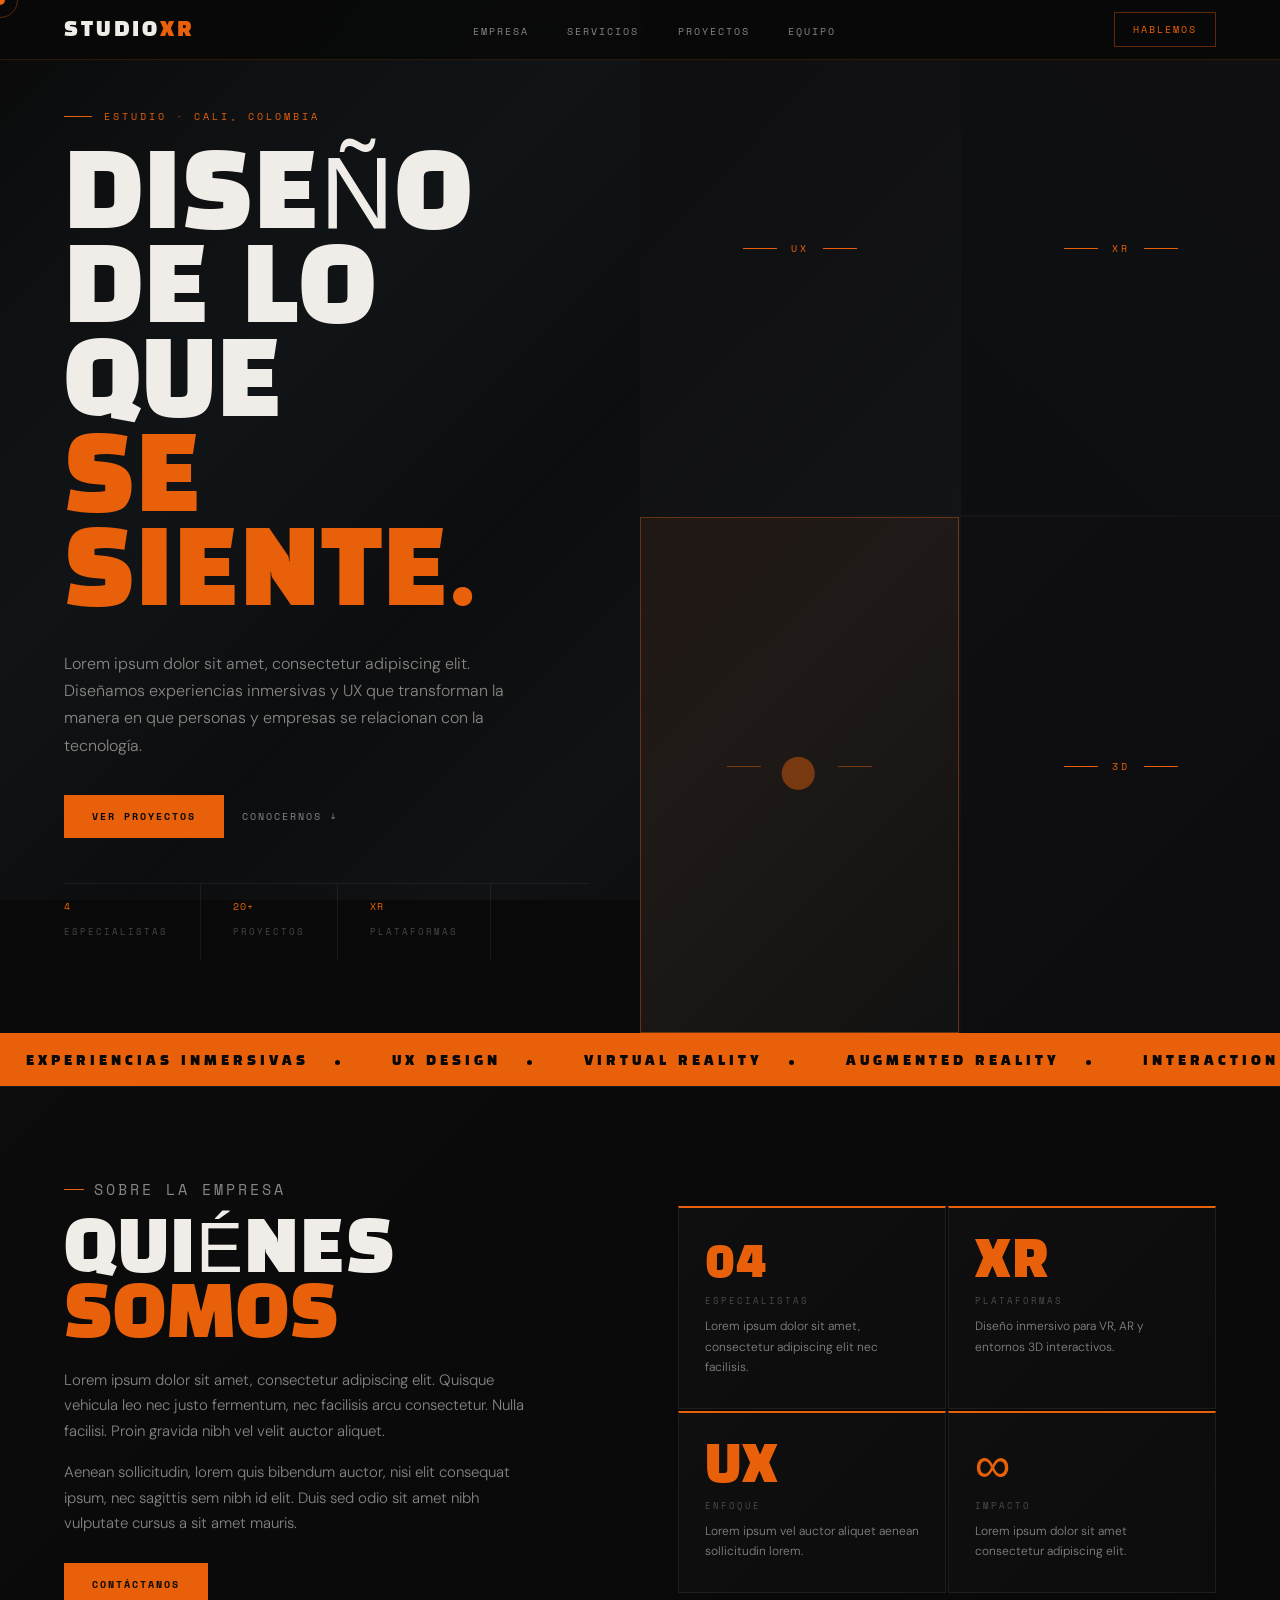
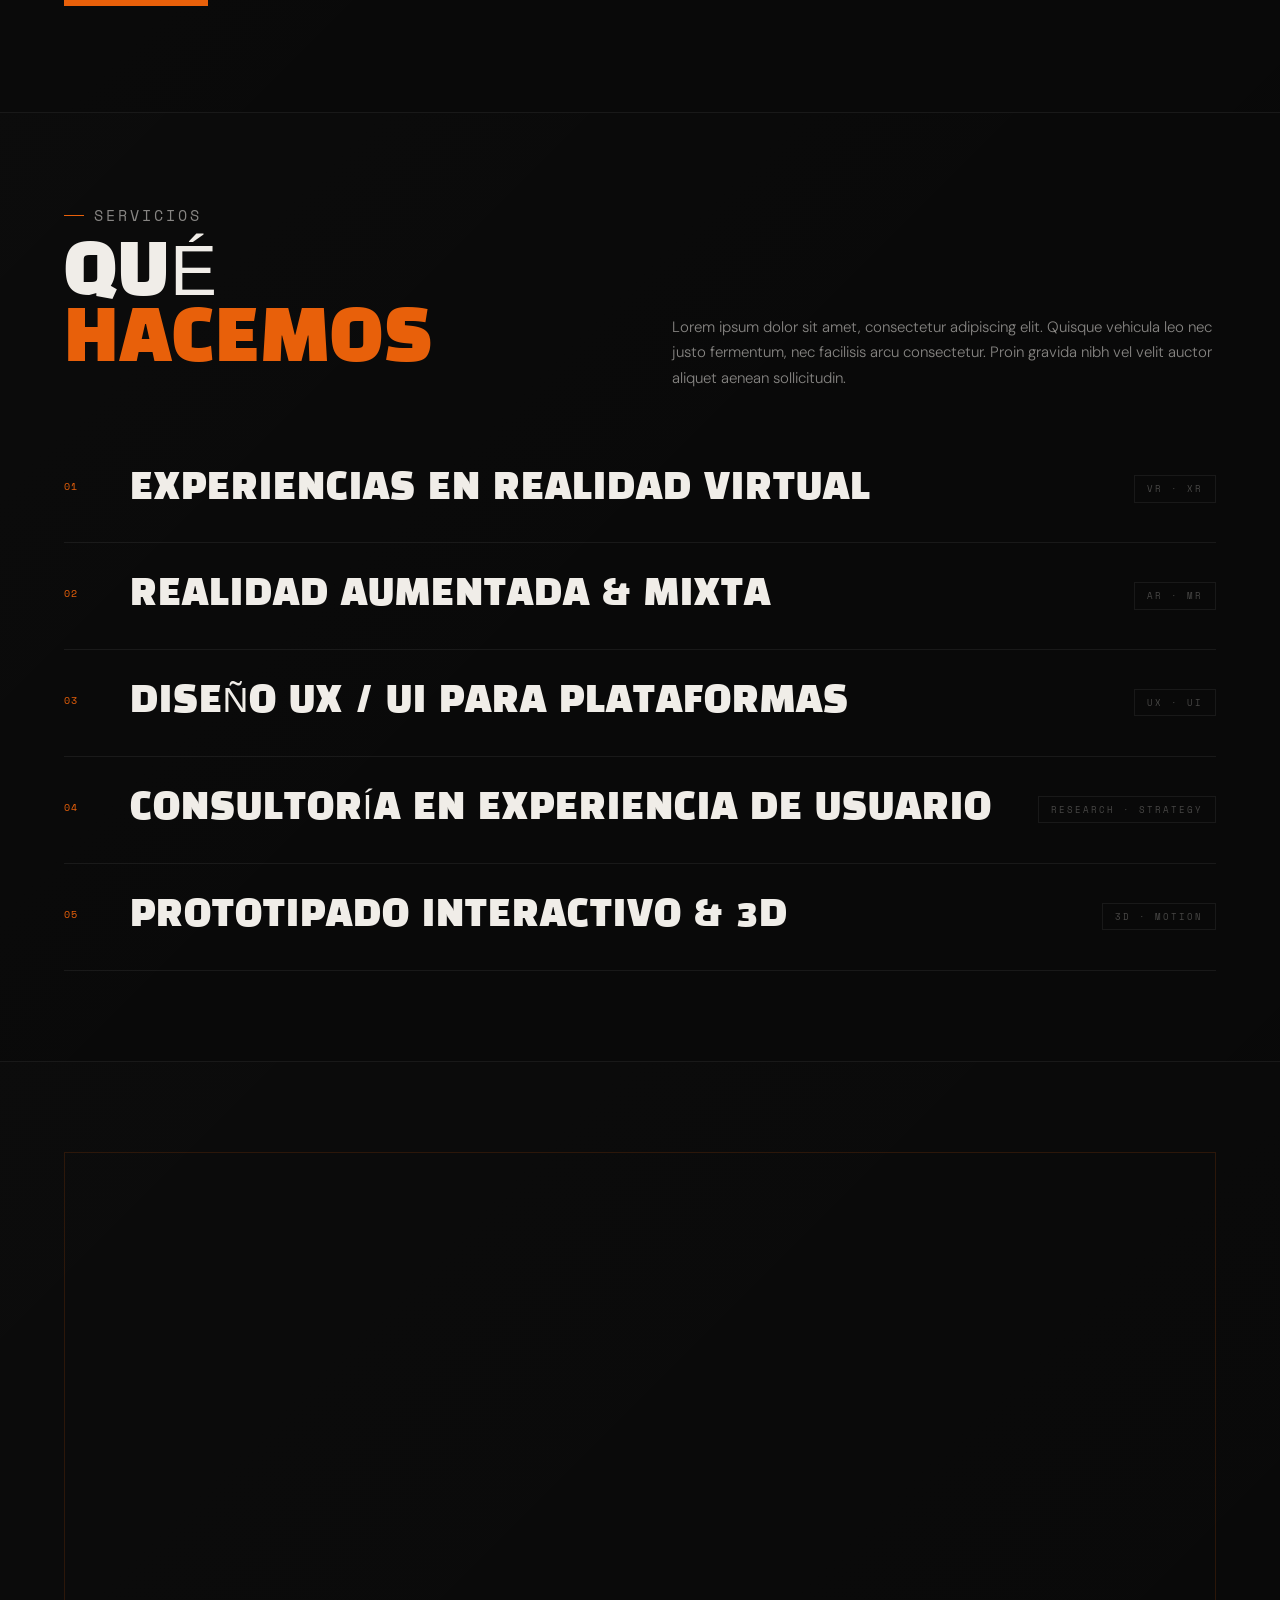
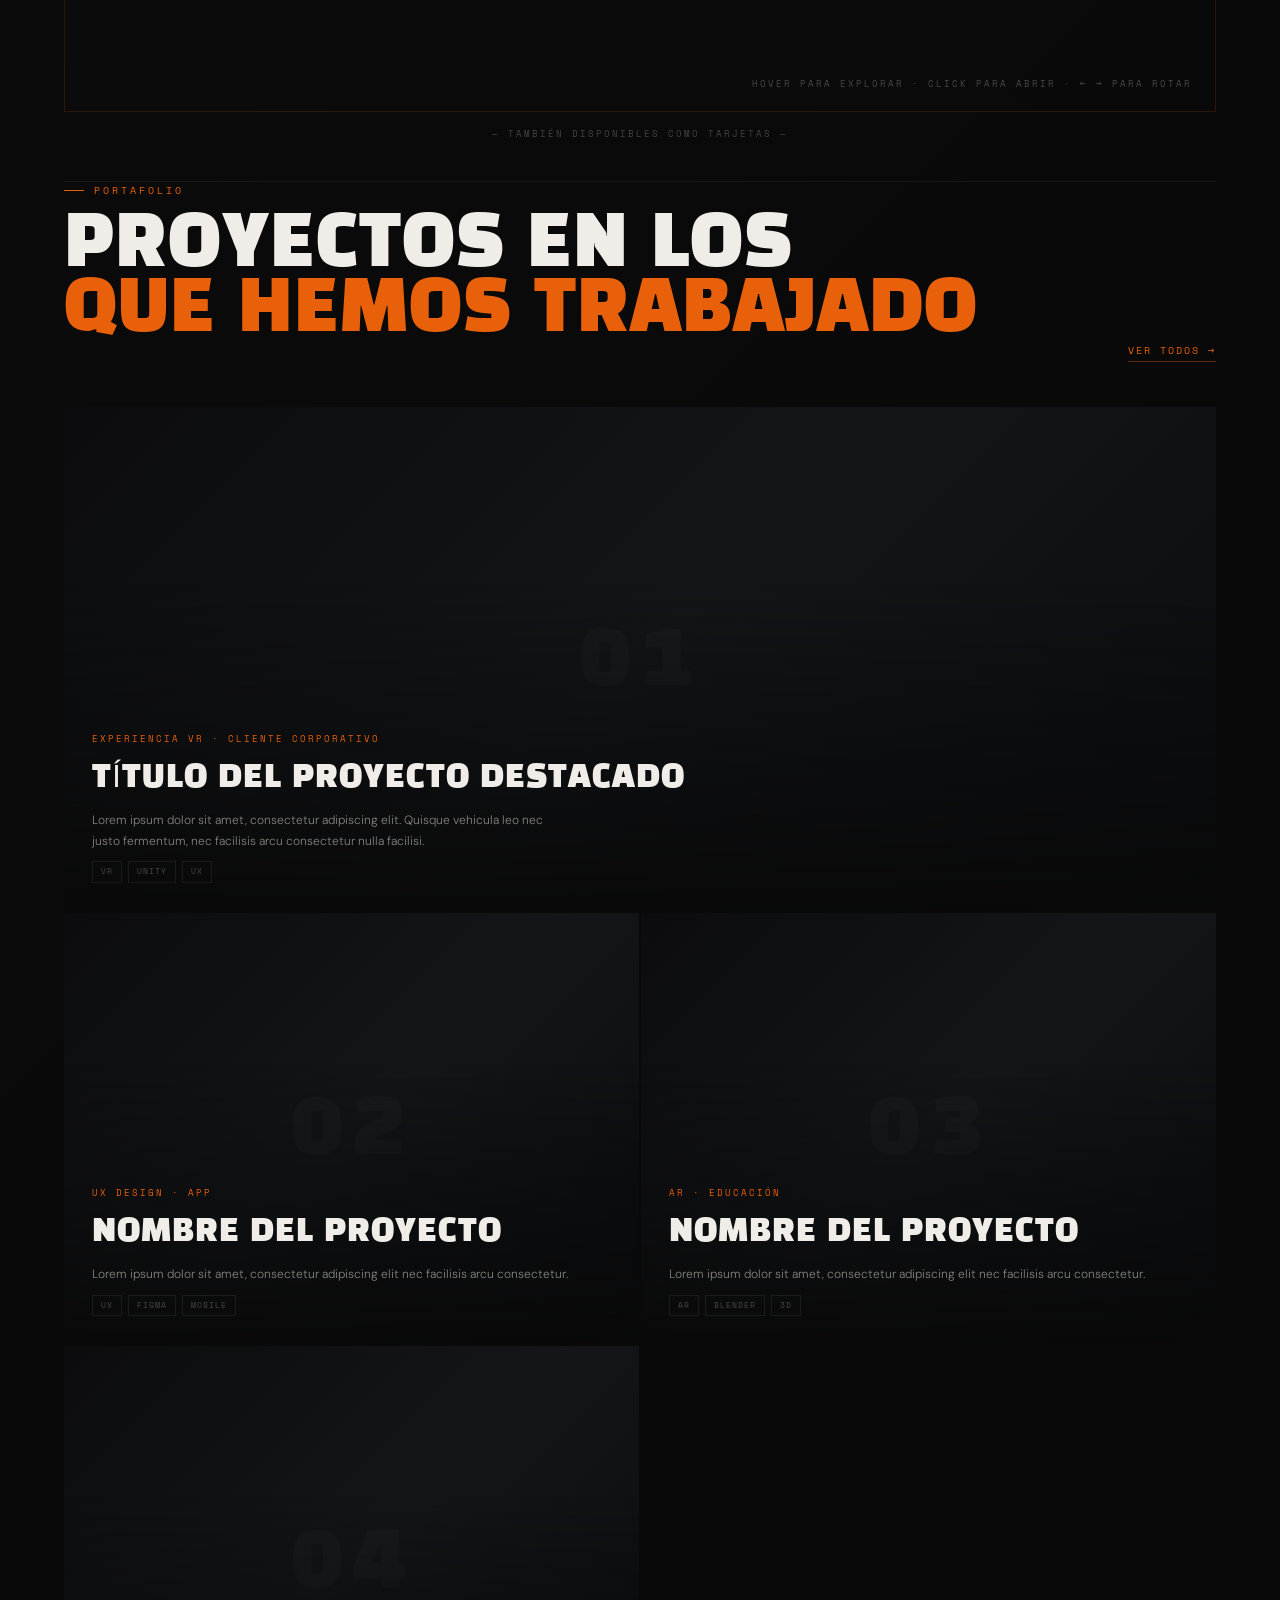
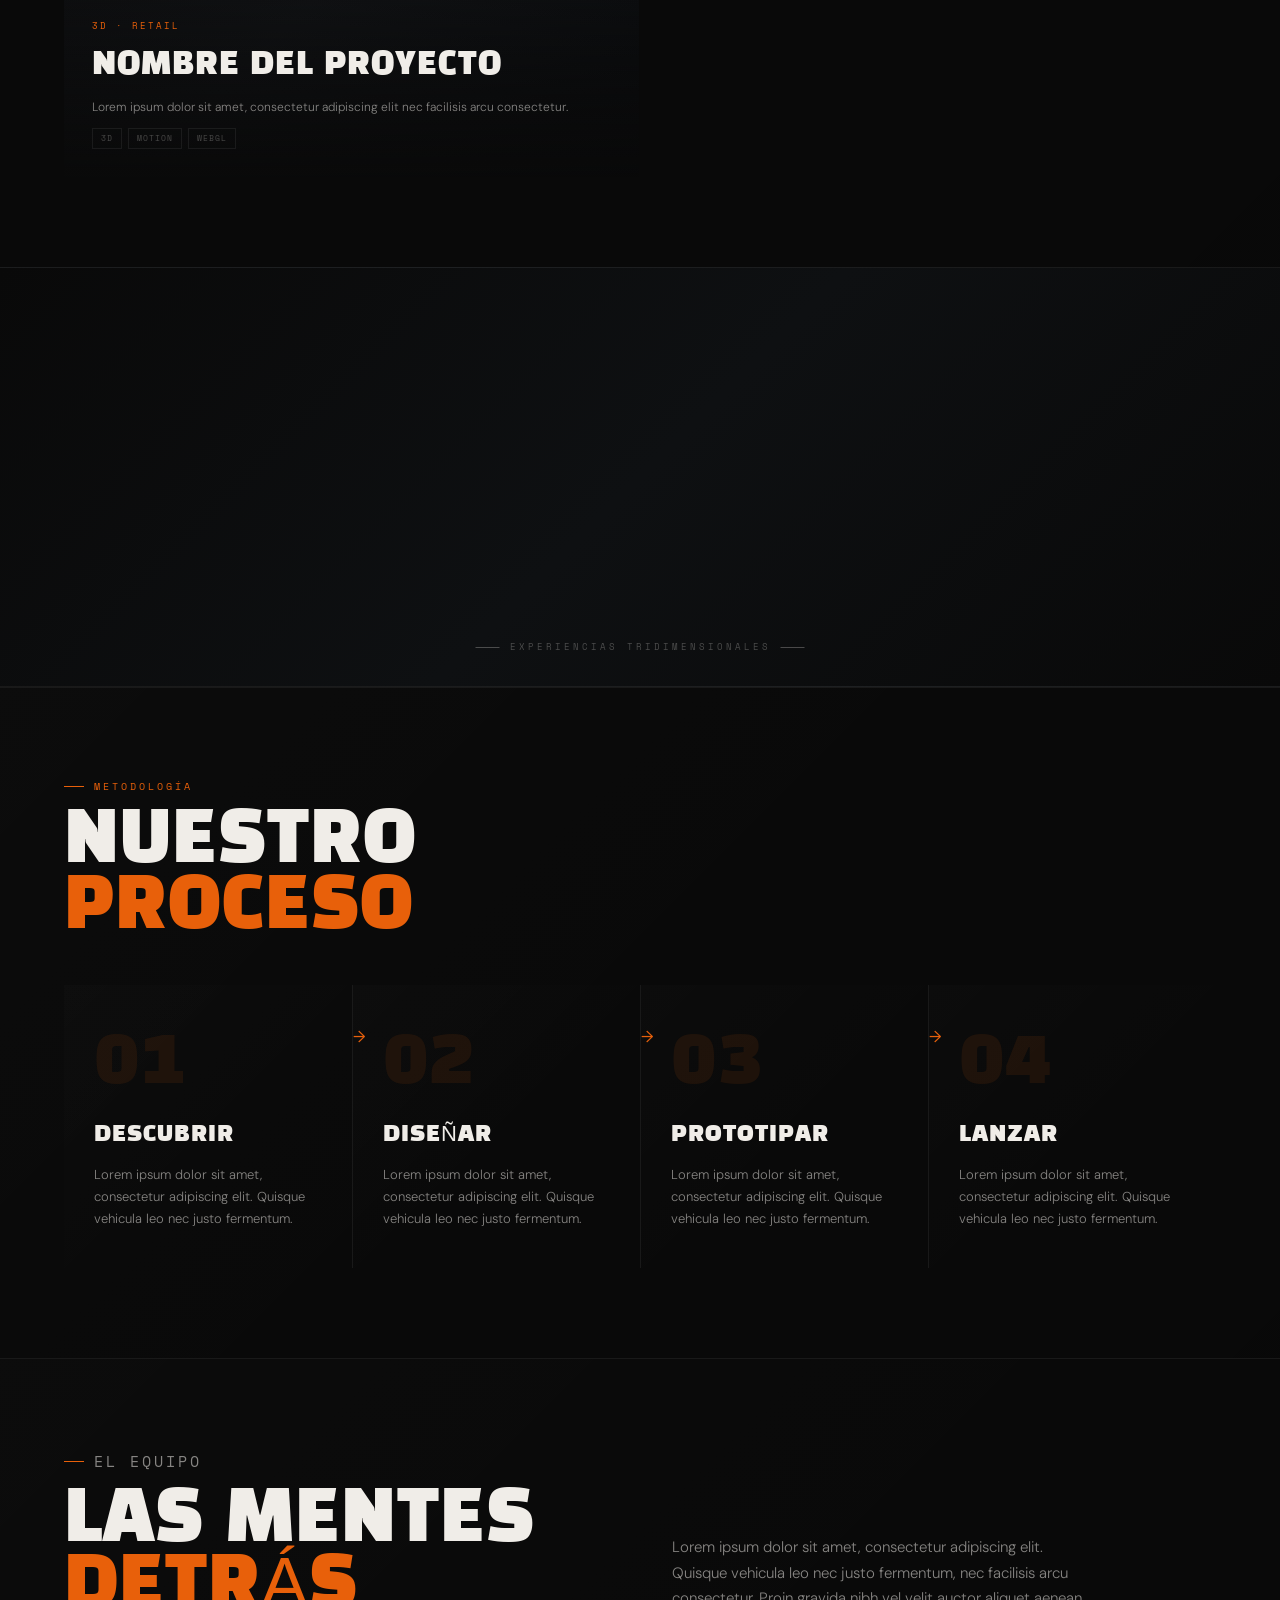
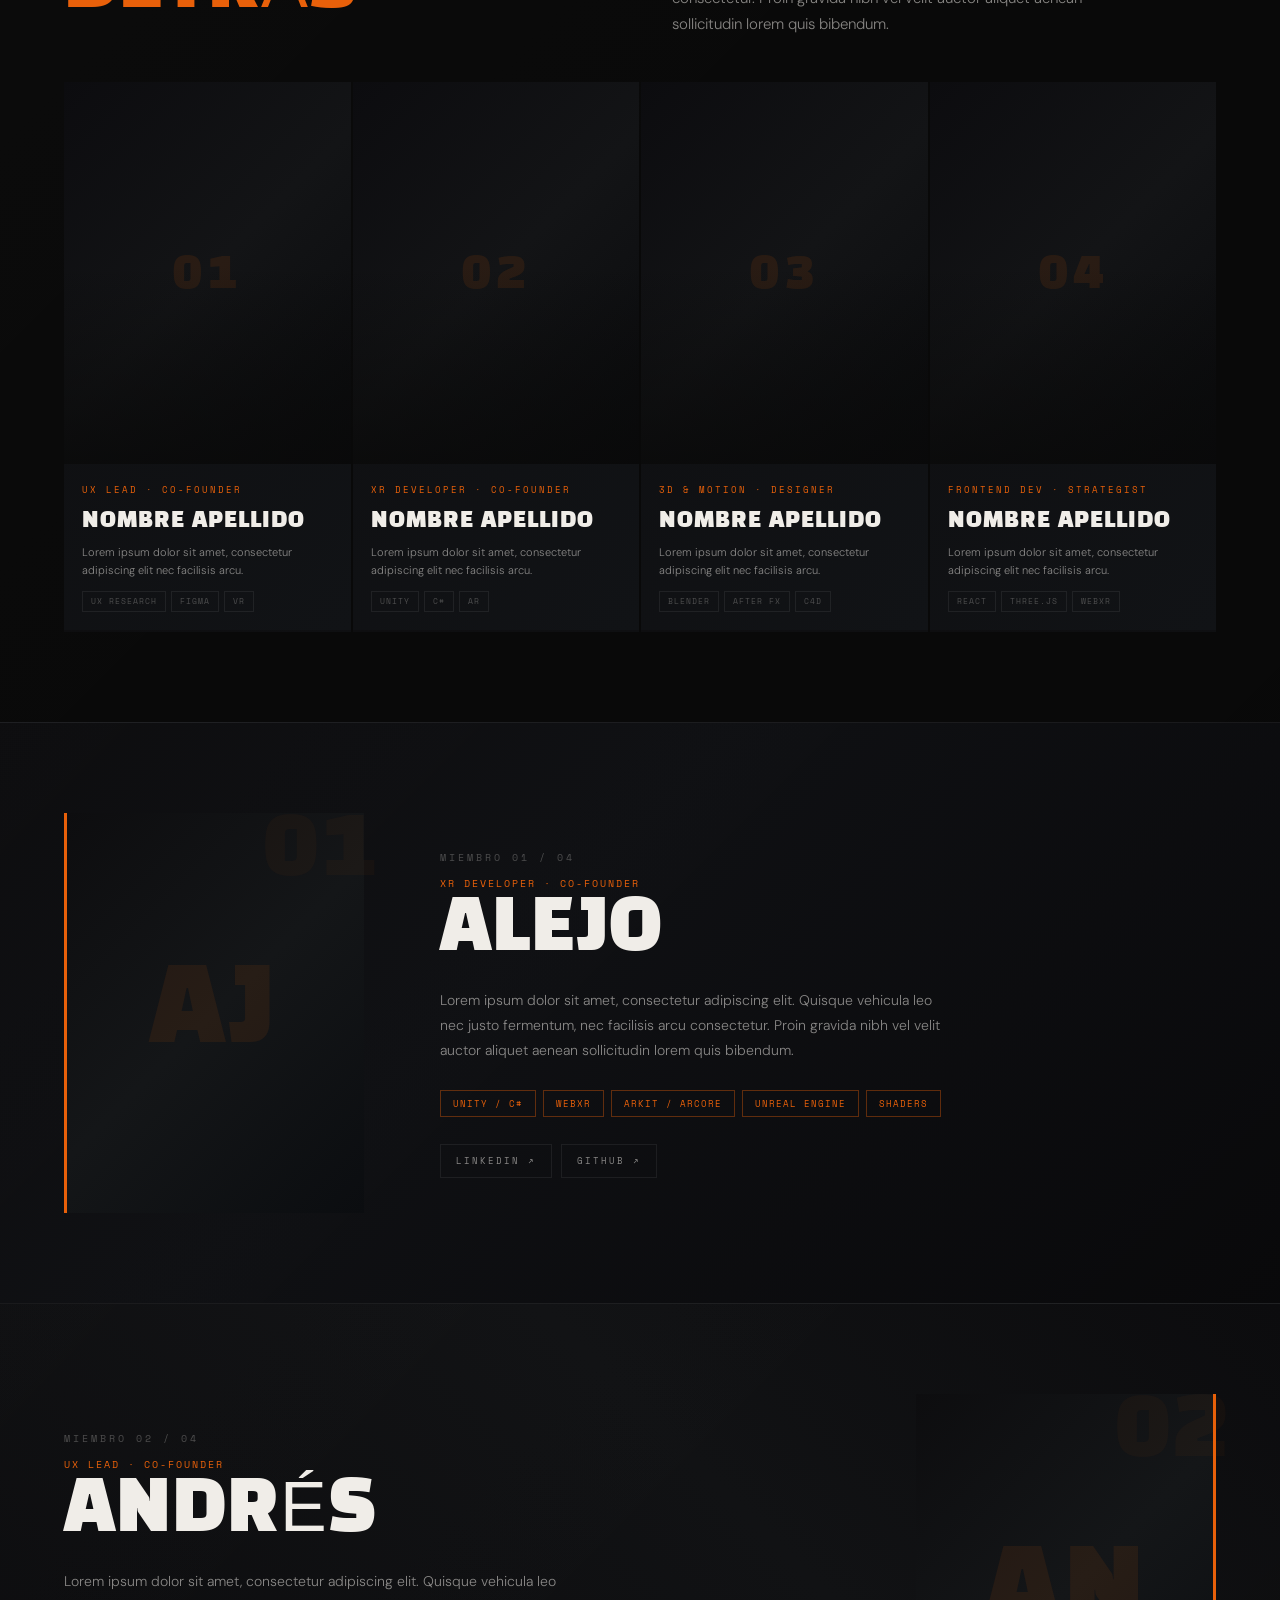
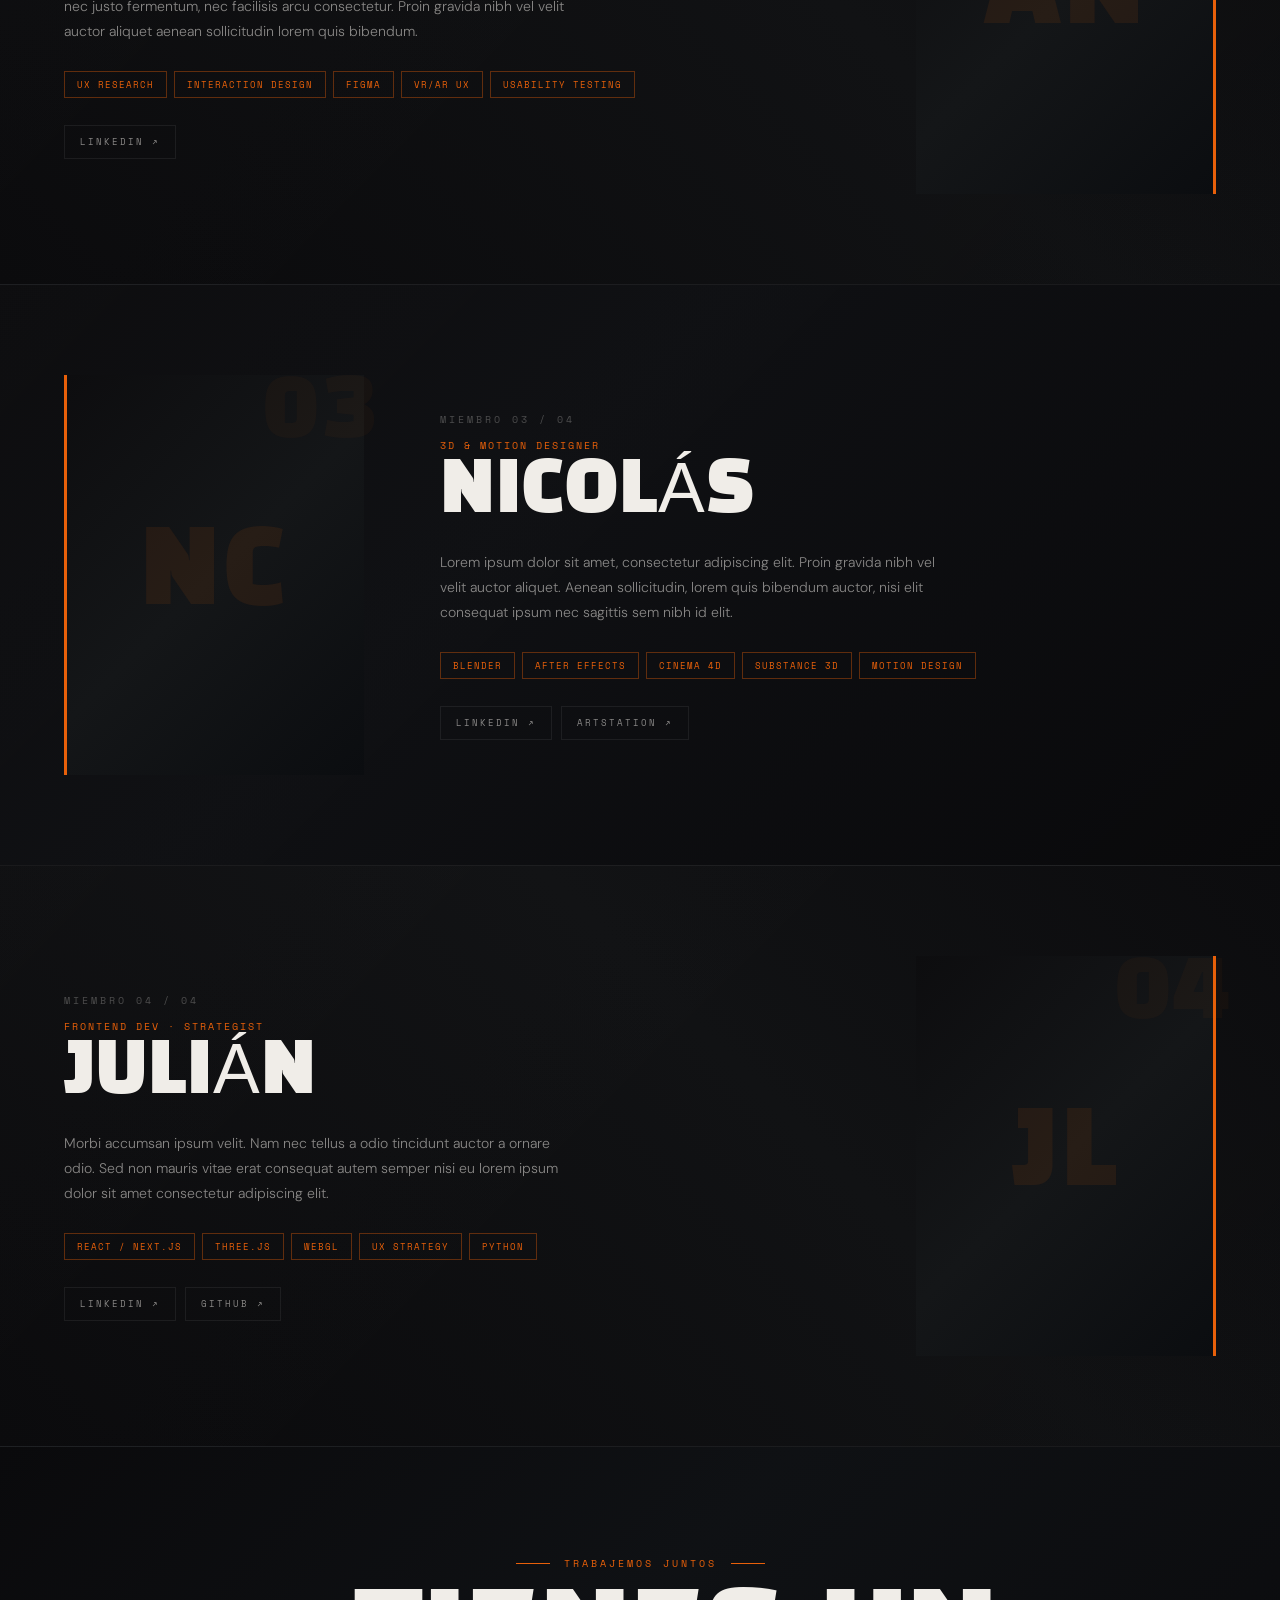
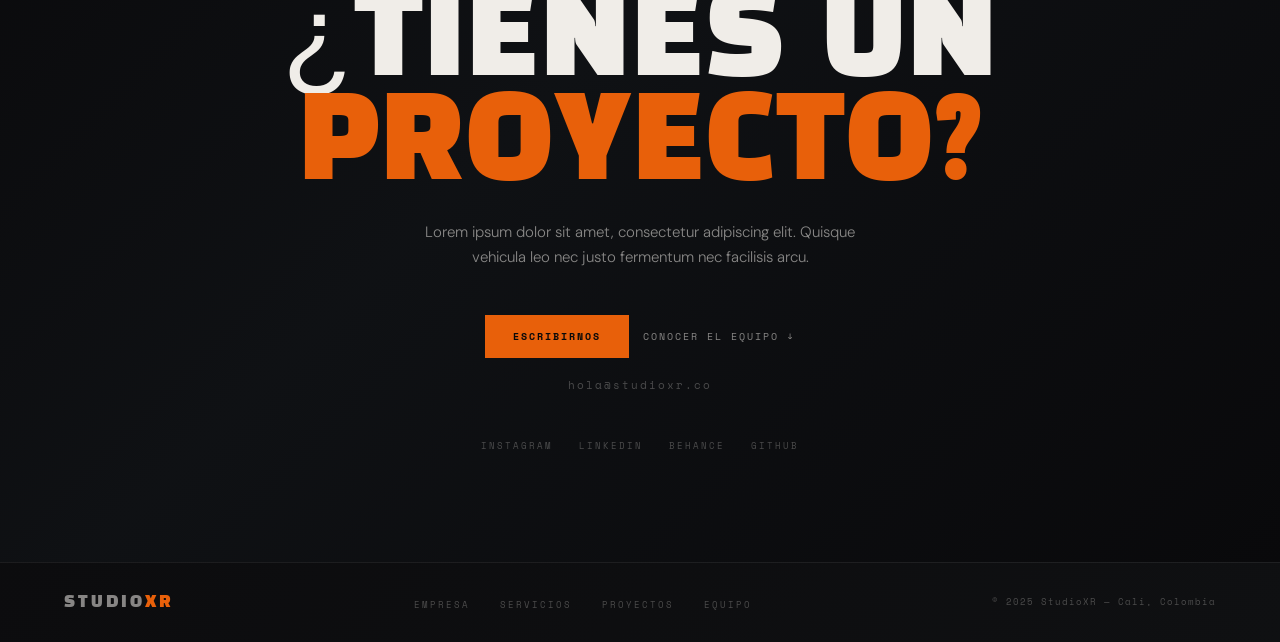
==== index.html @ 5a517d80 "EDITO" ====
<!DOCTYPE html>
<html lang="es">
<head>
<meta charset="UTF-8">
<meta name="viewport" content="width=device-width, initial-scale=1.0">
<title>STUDIO XR — Experiencias Inmersivas & UX</title>
<link href="https://fonts.googleapis.com/css2?family=Black+Han+Sans&family=Space+Mono:wght@400;700&family=DM+Sans:opsz,wght@9..40,300;9..40,400;9..40,500&display=swap" rel="stylesheet">
<link rel="stylesheet" href="styles.css">

</head>
<body>

<!-- NAV -->
<nav>
  <a href="#" class="nlogo">STUDIO<span>XR</span></a>
  <ul class="nlinks">
    <li><a href="#empresa">Empresa</a></li>
    <li><a href="#servicios">Servicios</a></li>
    <li><a href="#proyectos">Proyectos</a></li>
    <li><a href="#equipo">Equipo</a></li>
  </ul>
  <a href="#contacto" class="ncta">Hablemos</a>
  <button class="nhbg" id="hbg" aria-label="Menú"><span></span><span></span><span></span></button>
</nav>
<div class="nmob" id="mob">
  <a href="#empresa"   onclick="cm()">Empresa</a>
  <a href="#servicios" onclick="cm()">Servicios</a>
  <a href="#proyectos" onclick="cm()">Proyectos</a>
  <a href="#equipo"    onclick="cm()">Equipo</a>
  <a href="#contacto"  onclick="cm()">Hablemos →</a>
</div>


<!-- CURSOR -->
<div id="scroll-line"></div>
<div id="cursor-dot"></div>
<div id="cursor-ring"></div>

<!-- HERO -->
<section id="hero" style="padding:0">
  <canvas id="hero-canvas"></canvas>
  <div class="hleft">
    <p class="htag">Estudio · Cali, Colombia</p>
    <h1 class="hh1">Diseño<br>de lo que<br><em>se siente.</em></h1>
    <p class="hdesc">Lorem ipsum dolor sit amet, consectetur adipiscing elit. Diseñamos experiencias inmersivas y UX que transforman la manera en que personas y empresas se relacionan con la tecnología.</p>
    <div class="hacts">
      <a href="#proyectos" class="btnp">Ver Proyectos</a>
      <a href="#empresa" class="btng">Conocernos</a>
    </div>
    <div class="hstats">
      <div class="sitem"><span class="snum">4</span><span class="slbl">Especialistas</span></div>
      <div class="sitem"><span class="snum">20+</span><span class="slbl">Proyectos</span></div>
      <div class="sitem"><span class="snum">XR</span><span class="slbl">Plataformas</span></div>
    </div>
  </div>
  <div class="hright">
    <div class="hvg">
      <div class="hcell"><span class="clbl">UX</span></div>
      <div class="hcell"><span class="clbl">XR</span></div>
      <div class="hcell"><span class="clbl">●</span></div>
      <div class="hcell"><span class="clbl">3D</span></div>
    </div>
  </div>
</section>

<!-- MARQUEE -->
<div class="mwrap">
  <div class="mtrack">
    <span class="mi">Experiencias Inmersivas <span class="md"></span></span>
    <span class="mi">UX Design <span class="md"></span></span>
    <span class="mi">Virtual Reality <span class="md"></span></span>
    <span class="mi">Augmented Reality <span class="md"></span></span>
    <span class="mi">Interaction Design <span class="md"></span></span>
    <span class="mi">3D &amp; Motion <span class="md"></span></span>
    <span class="mi">Experiencias Inmersivas <span class="md"></span></span>
    <span class="mi">UX Design <span class="md"></span></span>
    <span class="mi">Virtual Reality <span class="md"></span></span>
    <span class="mi">Augmented Reality <span class="md"></span></span>
    <span class="mi">Interaction Design <span class="md"></span></span>
    <span class="mi">3D &amp; Motion <span class="md"></span></span>
  </div>
</div>

<!-- EMPRESA -->
<section id="empresa" class="diag">
  <div class="section-particles"><canvas id="particles-empresa"></canvas></div>
  <div class="cont">
    <div class="egrid">
      <div class="etext">
        <p class="stag">Sobre la empresa</p>
        <h2 class="stitle">Quiénes<br><span>Somos</span></h2>
        <p>Lorem ipsum dolor sit amet, consectetur adipiscing elit. Quisque vehicula leo nec justo fermentum, nec facilisis arcu consectetur. Nulla facilisi. Proin gravida nibh vel velit auctor aliquet.</p>
        <p>Aenean sollicitudin, lorem quis bibendum auctor, nisi elit consequat ipsum, nec sagittis sem nibh id elit. Duis sed odio sit amet nibh vulputate cursus a sit amet mauris.</p>
        <p style="margin-top:26px"><a href="#contacto" class="btnp">Contáctanos</a></p>
      </div>
      <div class="ecards rv">
        <div class="ecard"><div class="enum">04</div><div class="elbl">Especialistas</div><div class="edesc">Lorem ipsum dolor sit amet, consectetur adipiscing elit nec facilisis.</div></div>
        <div class="ecard"><div class="enum">XR</div><div class="elbl">Plataformas</div><div class="edesc">Diseño inmersivo para VR, AR y entornos 3D interactivos.</div></div>
        <div class="ecard"><div class="enum">UX</div><div class="elbl">Enfoque</div><div class="edesc">Lorem ipsum vel auctor aliquet aenean sollicitudin lorem.</div></div>
        <div class="ecard"><div class="enum">∞</div><div class="elbl">Impacto</div><div class="edesc">Lorem ipsum dolor sit amet consectetur adipiscing elit.</div></div>
      </div>
    </div>
  </div>
</section>

<!-- SERVICIOS -->
<section id="servicios" class="diag">
  <div class="section-particles"><canvas id="particles-servicios"></canvas></div>
  <div class="cont">
    <div class="sintro">
      <div>
        <p class="stag">Servicios</p>
        <h2 class="stitle">Qué<br><span>Hacemos</span></h2>
      </div>
      <p>Lorem ipsum dolor sit amet, consectetur adipiscing elit. Quisque vehicula leo nec justo fermentum, nec facilisis arcu consectetur. Proin gravida nibh vel velit auctor aliquet aenean sollicitudin.</p>
    </div>
    <div>
      <div class="sitem2 rv"><span class="snum">01</span><span class="sname">Experiencias en Realidad Virtual</span><span class="stag2">VR · XR</span></div>
      <div class="sitem2 rv"><span class="snum">02</span><span class="sname">Realidad Aumentada &amp; Mixta</span><span class="stag2">AR · MR</span></div>
      <div class="sitem2 rv"><span class="snum">03</span><span class="sname">Diseño UX / UI para Plataformas</span><span class="stag2">UX · UI</span></div>
      <div class="sitem2 rv"><span class="snum">04</span><span class="sname">Consultoría en Experiencia de Usuario</span><span class="stag2">Research · Strategy</span></div>
      <div class="sitem2 rv"><span class="snum">05</span><span class="sname">Prototipado Interactivo &amp; 3D</span><span class="stag2">3D · Motion</span></div>
    </div>
  </div>
</section>

<!-- PROYECTOS -->
<section id="proyectos" class="diag">
  <div class="section-particles"><canvas id="particles-proyectos"></canvas></div>
  <div class="cont">
    <div id="gallery-3d-section" style="margin-bottom:0">
  <!-- THE GALLERY — sala 3D -->
  <div style="position:relative">
    <div id="gallery-3d" style="width:100%;height:560px;border-radius:0;overflow:hidden;border:1px solid rgba(232,96,10,0.15)"></div>
    <div id="gallery-overlay"></div>
    <div style="position:absolute;bottom:20px;right:24px;font-family:'Space Mono',monospace;font-size:9px;letter-spacing:2px;text-transform:uppercase;color:rgba(240,237,232,0.28);pointer-events:none">
      Hover para explorar · Click para abrir · ← → para rotar
    </div>
  </div>
  <p style="font-family:'Space Mono',monospace;font-size:9px;letter-spacing:2px;text-transform:uppercase;color:rgba(240,237,232,0.25);text-align:center;padding:14px 0 40px;border-bottom:1px solid rgba(240,237,232,0.06)">
    — También disponibles como tarjetas —
  </p>
</div>

<div class="phdr">
      <div>
        <p class="stag">Portafolio</p>
        <h2 class="stitle">Proyectos en los<br><span>que hemos trabajado</span></h2>
      </div>
      <a href="#" class="plink">Ver todos →</a>
    </div>
    <div class="pgrid">
      <div class="pcard rv">
        <div class="tilt-glare"></div>
        <div class="pph"><span class="ppt">PROJECT 01</span></div>
        <div class="pov"><p class="pcat">Experiencia VR · Cliente corporativo</p><h3 class="ptitle">Título del Proyecto Destacado</h3><p class="pdesc">Lorem ipsum dolor sit amet, consectetur adipiscing elit. Quisque vehicula leo nec justo fermentum.</p></div>
        <div class="parr">↗</div>
      </div>
      <div class="pcard rv">
        <div class="tilt-glare"></div>
        <div class="pph"><span class="ppt">02</span></div>
        <div class="pov"><p class="pcat">UX Design · App</p><h3 class="ptitle">Nombre del Proyecto</h3><p class="pdesc">Lorem ipsum dolor sit amet, consectetur adipiscing elit nec facilisis.</p></div>
        <div class="parr">↗</div>
      </div>
      <div class="pcard rv">
        <div class="tilt-glare"></div>
        <div class="pph"><span class="ppt">03</span></div>
        <div class="pov"><p class="pcat">AR · Educación</p><h3 class="ptitle">Nombre del Proyecto</h3><p class="pdesc">Lorem ipsum dolor sit amet, consectetur adipiscing elit nec facilisis.</p></div>
        <div class="parr">↗</div>
      </div>
      <div class="pcard rv">
        <div class="tilt-glare"></div>
        <div class="pph"><span class="ppt">04</span></div>
        <div class="pov"><p class="pcat">3D · Retail</p><h3 class="ptitle">Nombre del Proyecto</h3><p class="pdesc">Lorem ipsum dolor sit amet, consectetur adipiscing elit nec facilisis.</p></div>
        <div class="parr">↗</div>
      </div>
    </div>
  </div>
</section>


<!-- 3D SECTION -->
<div id="scene-3d">
  <canvas id="three-scene"></canvas>
  <span class="scene-label">Experiencias tridimensionales</span>
</div>

<!-- PROCESO -->
<section id="proceso" class="diag">
  <div class="cont">
    <p class="stag">Metodología</p>
    <h2 class="stitle">Nuestro<br><span>Proceso</span></h2>
    <div class="prgrid">
      <div class="prstep rv"><span class="prnum">01</span><p class="prtitle">Descubrir</p><p class="prdesc">Lorem ipsum dolor sit amet, consectetur adipiscing elit. Quisque vehicula leo nec justo fermentum.</p></div>
      <div class="prstep rv"><span class="prnum">02</span><p class="prtitle">Diseñar</p><p class="prdesc">Lorem ipsum dolor sit amet, consectetur adipiscing elit. Quisque vehicula leo nec justo fermentum.</p></div>
      <div class="prstep rv"><span class="prnum">03</span><p class="prtitle">Prototipar</p><p class="prdesc">Lorem ipsum dolor sit amet, consectetur adipiscing elit. Quisque vehicula leo nec justo fermentum.</p></div>
      <div class="prstep rv"><span class="prnum">04</span><p class="prtitle">Lanzar</p><p class="prdesc">Lorem ipsum dolor sit amet, consectetur adipiscing elit. Quisque vehicula leo nec justo fermentum.</p></div>
    </div>
  </div>
</section>

<!-- EQUIPO OVERVIEW -->
<section id="equipo" class="diag">
  <div class="section-particles"><canvas id="particles-equipo"></canvas></div>
  <div class="cont">
    <div class="eintro">
      <div>
        <p class="stag">El equipo</p>
        <h2 class="stitle">Las mentes<br><span>detrás</span></h2>
      </div>
      <p>Lorem ipsum dolor sit amet, consectetur adipiscing elit. Quisque vehicula leo nec justo fermentum, nec facilisis arcu consectetur. Proin gravida nibh vel velit auctor aliquet aenean sollicitudin lorem quis bibendum.</p>
    </div>
    <div class="mgrid">
      <div class="mcard rv">
        <div class="mfoto"><span class="mfph">01</span><div class="mfov"></div></div>
        <div class="minfo"><p class="mrole">UX Lead · Co-Founder</p><h3 class="mname">Nombre Apellido</h3><p class="mdesc">Lorem ipsum dolor sit amet, consectetur adipiscing elit nec facilisis arcu.</p><div class="mskills"><span class="spill">UX Research</span><span class="spill">Figma</span><span class="spill">VR</span></div></div>
      </div>
      <div class="mcard rv">
        <div class="mfoto"><span class="mfph">02</span><div class="mfov"></div></div>
        <div class="minfo"><p class="mrole">XR Developer · Co-Founder</p><h3 class="mname">Nombre Apellido</h3><p class="mdesc">Lorem ipsum dolor sit amet, consectetur adipiscing elit nec facilisis arcu.</p><div class="mskills"><span class="spill">Unity</span><span class="spill">C#</span><span class="spill">AR</span></div></div>
      </div>
      <div class="mcard rv">
        <div class="mfoto"><span class="mfph">03</span><div class="mfov"></div></div>
        <div class="minfo"><p class="mrole">3D &amp; Motion · Designer</p><h3 class="mname">Nombre Apellido</h3><p class="mdesc">Lorem ipsum dolor sit amet, consectetur adipiscing elit nec facilisis arcu.</p><div class="mskills"><span class="spill">Blender</span><span class="spill">After FX</span><span class="spill">C4D</span></div></div>
      </div>
      <div class="mcard rv">
        <div class="mfoto"><span class="mfph">04</span><div class="mfov"></div></div>
        <div class="minfo"><p class="mrole">Frontend Dev · Strategist</p><h3 class="mname">Nombre Apellido</h3><p class="mdesc">Lorem ipsum dolor sit amet, consectetur adipiscing elit nec facilisis arcu.</p><div class="mskills"><span class="spill">React</span><span class="spill">Three.js</span><span class="spill">WebXR</span></div></div>
      </div>
    </div>
  </div>
</section>

<!-- MIEMBROS INDIVIDUALES — generados desde members/*.js -->
<div id="members-container"></div>

<!-- CONTACTO -->
<section id="contacto">
  <div class="cont">
    <p class="clbl">Trabajemos juntos</p>
    <h2 class="ch2">¿Tienes un<br><span>Proyecto?</span></h2>
    <p class="csub">Lorem ipsum dolor sit amet, consectetur adipiscing elit. Quisque vehicula leo nec justo fermentum nec facilisis arcu.</p>
    <div class="cacts">
      <a href="mailto:hola@studioxr.co" class="btnp">Escribirnos</a>
      <a href="#equipo" class="btng">Conocer el equipo</a>
    </div>
    <span class="cemail">hola@studioxr.co</span>
    <div class="csoc">
      <a href="#" class="slink">Instagram</a>
      <a href="#" class="slink">LinkedIn</a>
      <a href="#" class="slink">Behance</a>
      <a href="#" class="slink">GitHub</a>
    </div>
  </div>
</section>

<!-- FOOTER -->
<footer>
  <a href="#" class="flogo">STUDIO<span>XR</span></a>
  <ul class="fnav">
    <li><a href="#empresa">Empresa</a></li>
    <li><a href="#servicios">Servicios</a></li>
    <li><a href="#proyectos">Proyectos</a></li>
    <li><a href="#equipo">Equipo</a></li>
  </ul>
  <p class="fcopy">&copy; 2025 StudioXR &mdash; Cali, Colombia</p>
</footer>

<!-- Datos: proyectos y miembros -->
<script src="data/projects.js"></script>
<script src="members/alejo.js"></script>
<script src="members/andres.js"></script>
<script src="members/nicolas.js"></script>
<script src="members/julian.js"></script>
<!-- Three.js + lógica principal -->
<script src="https://cdnjs.cloudflare.com/ajax/libs/three.js/r128/three.min.js"></script>
<script src="main.js"></script>

</body>
</html>
---- styles.css ----
*,*::before,*::after{margin:0;padding:0;box-sizing:border-box}
:root{
  --orange:#E8600A;
  --orange-line:rgba(232,96,10,0.38);
  --orange-glow:rgba(232,96,10,0.09);
  --white:#F0EDE8;
  --wd:rgba(240,237,232,0.54);
  --wm:rgba(240,237,232,0.27);
  --wf:rgba(240,237,232,0.07);
  --fd:'Black Han Sans',sans-serif;
  --fm:'Space Mono',monospace;
  --fb:'DM Sans',sans-serif;
  --max:1160px;
  --pad:clamp(22px,5vw,80px);
}
html{scroll-behavior:smooth}
/* ── DIAGONAL GRADIENT BASE ── */
body{
  font-family:var(--fb);font-size:16px;line-height:1.7;
  color:var(--white);overflow-x:hidden;
  background:#090909;
  background-image:linear-gradient(
    135deg,
    #090909 0%,
    #0e1012 15%,
    #111416 30%,
    #0c0d0f 47%,
    #101214 63%,
    #0b0c0e 78%,
    #090909 100%
  );
  background-attachment:fixed;
}
::-webkit-scrollbar{width:3px}
::-webkit-scrollbar-track{background:#090909}
::-webkit-scrollbar-thumb{background:var(--orange)}

/* Per-section diagonal tint overlay */
.diag{position:relative}
.diag::before{
  content:'';position:absolute;inset:0;pointer-events:none;z-index:0;
  background:linear-gradient(135deg,rgba(255,255,255,0.012) 0%,transparent 55%,rgba(0,0,0,0.06) 100%);
}
.diag>*{position:relative;z-index:1}

/* ── NAV ── */
nav{
  position:fixed;top:0;left:0;right:0;z-index:200;
  display:flex;align-items:center;justify-content:space-between;
  padding:0 var(--pad);height:60px;
  border-bottom:1px solid rgba(232,96,10,0.17);
  background:rgba(9,9,9,0.87);
  backdrop-filter:blur(16px);-webkit-backdrop-filter:blur(16px);
}
.nlogo{font-family:var(--fd);font-size:20px;letter-spacing:3px;color:var(--white);text-decoration:none;flex-shrink:0}
.nlogo span{color:var(--orange)}
.nlinks{display:flex;gap:clamp(18px,3vw,40px);list-style:none}
.nlinks a{font-family:var(--fm);font-size:10px;letter-spacing:2px;text-transform:uppercase;color:var(--wd);text-decoration:none;transition:color .2s;white-space:nowrap}
.nlinks a:hover{color:var(--orange)}
.ncta{font-family:var(--fm);font-size:10px;letter-spacing:2px;text-transform:uppercase;color:var(--orange);text-decoration:none;border:1px solid var(--orange-line);padding:8px 18px;transition:all .2s;white-space:nowrap}
.ncta:hover{background:var(--orange);color:#090909}
/* Hamburger */
.nhbg{display:none;flex-direction:column;gap:5px;background:none;border:none;cursor:pointer;padding:4px}
.nhbg span{display:block;width:24px;height:1.5px;background:var(--white);transition:all .3s}
.nhbg.open span:nth-child(1){transform:rotate(45deg) translate(4px,4px)}
.nhbg.open span:nth-child(2){opacity:0}
.nhbg.open span:nth-child(3){transform:rotate(-45deg) translate(4px,-4px)}
/* Mobile menu */
.nmob{
  display:none;position:fixed;top:60px;left:0;right:0;z-index:199;
  background:rgba(9,9,9,0.97);border-bottom:1px solid var(--orange-line);
  padding:20px var(--pad);flex-direction:column;gap:0;
}
.nmob.open{display:flex}
.nmob a{font-family:var(--fm);font-size:12px;letter-spacing:2px;text-transform:uppercase;color:var(--wd);text-decoration:none;padding:14px 0;border-bottom:1px solid var(--wf);transition:color .2s}
.nmob a:last-child{border-bottom:none;color:var(--orange);padding-top:18px}
.nmob a:hover{color:var(--orange)}

/* ── HERO ── */
#hero{
  min-height:100svh;display:grid;grid-template-columns:1fr 1fr;
  padding-top:60px;overflow:hidden;
}
.hleft{
  display:flex;flex-direction:column;justify-content:center;
  padding:clamp(80px,12vh,140px) clamp(24px,4vw,60px) clamp(64px,8vh,100px) var(--pad);
}
.htag{
  font-family:var(--fm);font-size:10px;letter-spacing:3px;text-transform:uppercase;
  color:var(--orange);margin-bottom:clamp(20px,3vh,36px);
  display:flex;align-items:center;gap:12px;
}
.htag::before{content:'';width:28px;height:1px;background:var(--orange);flex-shrink:0}
.hh1{
  font-family:var(--fd);font-size:clamp(58px,8vw,116px);
  line-height:.92;letter-spacing:2px;text-transform:uppercase;
  margin-bottom:clamp(22px,3vh,38px);
}
.hh1 em{font-style:normal;color:var(--orange);display:block}
.hdesc{font-size:clamp(14px,1.4vw,16px);color:var(--wd);max-width:440px;margin-bottom:clamp(28px,4vh,48px);font-weight:300}
.hacts{display:flex;align-items:center;gap:18px;flex-wrap:wrap}
.btnp{
  font-family:var(--fm);font-size:10px;letter-spacing:2px;text-transform:uppercase;
  background:var(--orange);color:#090909;border:none;padding:13px 28px;
  cursor:pointer;text-decoration:none;transition:all .2s;font-weight:700;
  display:inline-block;white-space:nowrap;
}
.btnp:hover{background:#ff7520}
.btng{
  font-family:var(--fm);font-size:10px;letter-spacing:2px;text-transform:uppercase;
  color:var(--wd);text-decoration:none;display:flex;align-items:center;gap:8px;
  transition:color .2s;white-space:nowrap;
}
.btng:hover{color:var(--orange)}
.btng::after{content:'↓'}
.hstats{
  display:flex;margin-top:clamp(36px,5vh,60px);
  border-top:1px solid var(--wf);flex-wrap:wrap;
}
.sitem{padding:clamp(14px,2vh,22px) clamp(18px,2.5vw,40px);border-right:1px solid var(--wf)}
.sitem:first-child{padding-left:0}
.snum{font-family:var(--fd);font-size:clamp(30px,3.5vw,42px);color:var(--orange);display:block;line-height:1;margin-bottom:4px}
.slbl{font-family:var(--fm);font-size:9px;letter-spacing:2px;text-transform:uppercase;color:var(--wm)}
.hright{
  position:relative;overflow:hidden;
  background:linear-gradient(135deg,#0c0c0e 0%,#141618 50%,#0a0c0e 100%);
}
.hvg{position:absolute;inset:0;display:grid;grid-template-columns:1fr 1fr;grid-template-rows:1fr 1fr;gap:2px}
.hcell{display:flex;align-items:center;justify-content:center;overflow:hidden}
.hcell:nth-child(1){background:linear-gradient(135deg,#0e0e10,#131416)}
.hcell:nth-child(2){background:linear-gradient(225deg,#101012,#0c0e10)}
.hcell:nth-child(3){background:linear-gradient(135deg,rgba(232,96,10,.07),rgba(232,96,10,.02));border:1px solid var(--orange-line)}
.hcell:nth-child(4){background:linear-gradient(135deg,#0f0f11,#0c0c0e)}
.clbl{font-family:var(--fd);font-size:clamp(38px,5vw,58px);color:rgba(232,96,10,.12);letter-spacing:4px;user-select:none}
.hcell:nth-child(3) .clbl{color:var(--orange);font-size:clamp(50px,6vw,78px);opacity:.45}

/* ── MARQUEE ── */
.mwrap{background:var(--orange);overflow:hidden;padding:13px 0;white-space:nowrap}
.mtrack{display:inline-flex;animation:mq 20s linear infinite}
@keyframes mq{from{transform:translateX(0)}to{transform:translateX(-50%)}}
.mi{font-family:var(--fd);font-size:13px;letter-spacing:4px;text-transform:uppercase;color:#090909;padding:0 26px;display:inline-flex;align-items:center;gap:26px}
.md{width:5px;height:5px;background:#090909;border-radius:50%;flex-shrink:0}

/* ── GENERIC SECTION ── */
section{padding:clamp(60px,10vh,120px) var(--pad)}
.cont{max-width:var(--max);margin:0 auto}
.stag{font-family:var(--fm);font-size:10px;letter-spacing:3px;text-transform:uppercase;color:var(--orange);margin-bottom:14px;display:flex;align-items:center;gap:10px}
.stag::before{content:'';width:20px;height:1px;background:var(--orange);flex-shrink:0}
.stitle{font-family:var(--fd);font-size:clamp(42px,5.5vw,78px);line-height:.93;letter-spacing:2px;text-transform:uppercase;margin-bottom:18px}
.stitle span{color:var(--orange)}

/* ── EMPRESA ── */
#empresa{border-top:1px solid var(--wf)}
.egrid{display:grid;grid-template-columns:1fr 1fr;gap:clamp(36px,6vw,80px);align-items:center}
.etext p{font-size:15px;color:var(--wd);margin-bottom:16px;font-weight:300;max-width:460px}
.ecards{display:grid;grid-template-columns:1fr 1fr;gap:2px}
.ecard{
  background:linear-gradient(135deg,rgba(255,255,255,.025) 0%,rgba(255,255,255,.01) 100%);
  border:1px solid var(--wf);border-top:2px solid var(--orange);
  padding:clamp(18px,2.5vw,30px) clamp(14px,2vw,26px);
  transition:background .25s;
}
.ecard:hover{background:linear-gradient(135deg,rgba(232,96,10,.06) 0%,rgba(232,96,10,.015) 100%)}
.enum{font-family:var(--fd);font-size:clamp(34px,4vw,50px);color:var(--orange);line-height:1;margin-bottom:5px}
.elbl{font-family:var(--fm);font-size:9px;letter-spacing:2px;text-transform:uppercase;color:var(--wm);margin-bottom:8px}
.edesc{font-size:12px;color:var(--wd);font-weight:300}

/* ── SERVICIOS ── */
#servicios{border-top:1px solid var(--wf)}
.sintro{display:grid;grid-template-columns:1fr 1fr;gap:clamp(28px,5vw,80px);margin-bottom:clamp(36px,5vh,68px);align-items:end}
.sintro p{font-size:15px;color:var(--wd);font-weight:300}
.sitem2{
  display:grid;grid-template-columns:40px 1fr auto;align-items:center;
  gap:clamp(14px,2vw,28px);padding:clamp(16px,2.5vh,26px) 0;
  border-bottom:1px solid var(--wf);cursor:pointer;transition:all .2s;position:relative;
}
.sitem2::before{
  content:'';position:absolute;left:calc(-1*var(--pad));right:calc(-1*var(--pad));top:0;bottom:0;
  background:linear-gradient(135deg,rgba(232,96,10,.055) 0%,rgba(232,96,10,.015) 100%);
  opacity:0;transition:opacity .2s;
}
.sitem2:hover::before{opacity:1}
.sitem2:hover .sname{color:var(--orange)}
.snum{font-family:var(--fm);font-size:10px;color:var(--orange);letter-spacing:1px}
.sname{font-family:var(--fd);font-size:clamp(20px,2.8vw,40px);letter-spacing:2px;text-transform:uppercase;transition:color .2s}
.stag2{font-family:var(--fm);font-size:9px;letter-spacing:2px;text-transform:uppercase;color:var(--wm);border:1px solid var(--wf);padding:5px 12px;white-space:nowrap}

/* ── PROYECTOS ── */
#proyectos{border-top:1px solid var(--wf)}
.phdr{display:flex;justify-content:space-between;align-items:flex-end;margin-bottom:clamp(36px,5vh,60px);flex-wrap:wrap;gap:18px}
.plink{font-family:var(--fm);font-size:10px;letter-spacing:2px;text-transform:uppercase;color:var(--orange);text-decoration:none;border-bottom:1px solid var(--orange-line);padding-bottom:2px;transition:opacity .2s;white-space:nowrap}
.plink:hover{opacity:.7}
.pgrid{display:grid;grid-template-columns:1fr 1fr;gap:2px}
.pcard{
  background:linear-gradient(135deg,#0e0e10,#111316);
  position:relative;overflow:hidden;cursor:pointer;aspect-ratio:4/3;
}
.pcard:nth-child(1){grid-column:span 2;aspect-ratio:16/7}
.pph{
  position:absolute;inset:0;
  background:linear-gradient(135deg,#0c0c0e 0%,#131518 50%,#0a0c0f 100%);
  display:flex;align-items:center;justify-content:center;
  transition:transform .45s ease;
}
.pcard:hover .pph{transform:scale(1.04)}
.ppt{font-family:var(--fd);font-size:clamp(40px,7vw,90px);color:rgba(240,237,232,.025);letter-spacing:8px;user-select:none}
.pov{
  position:absolute;inset:0;
  background:linear-gradient(to top,rgba(9,9,9,.95) 0%,transparent 65%);
  display:flex;flex-direction:column;justify-content:flex-end;
  padding:clamp(18px,2.2vw,30px);
}
.pcat{font-family:var(--fm);font-size:9px;letter-spacing:2px;text-transform:uppercase;color:var(--orange);margin-bottom:6px}
.ptitle{font-family:var(--fd);font-size:clamp(18px,2.4vw,32px);letter-spacing:2px;text-transform:uppercase;margin-bottom:6px}
.pdesc{font-size:12px;color:var(--wd);font-weight:300;max-width:480px}
.parr{position:absolute;top:18px;right:18px;width:34px;height:34px;border:1px solid var(--orange-line);display:flex;align-items:center;justify-content:center;color:var(--orange);font-size:13px;opacity:0;transform:translateY(-4px);transition:all .2s}
.pcard:hover .parr{opacity:1;transform:translateY(0)}

/* ── PROCESO ── */
#proceso{border-top:1px solid var(--wf)}
.prgrid{display:grid;grid-template-columns:repeat(4,1fr);gap:0;margin-top:clamp(36px,5vh,56px)}
.prstep{
  padding:clamp(22px,3vw,38px) clamp(18px,2.5vw,30px);
  border-left:1px solid var(--wf);
  background:linear-gradient(135deg,rgba(255,255,255,.012) 0%,transparent 60%);
  position:relative;
}
.prstep:first-child{border-left:none}
.prnum{font-family:var(--fd);font-size:clamp(48px,6vw,76px);color:rgba(232,96,10,.09);line-height:1;margin-bottom:18px;display:block}
.prtitle{font-family:var(--fd);font-size:clamp(16px,1.8vw,22px);letter-spacing:2px;text-transform:uppercase;color:var(--white);margin-bottom:9px}
.prdesc{font-size:13px;color:var(--wd);font-weight:300}
.prstep::after{content:'→';position:absolute;right:-13px;top:38px;color:var(--orange);font-size:16px;z-index:2}
.prstep:last-child::after{display:none}

/* ── EQUIPO OVERVIEW ── */
#equipo{border-top:1px solid var(--wf)}
.eintro{display:grid;grid-template-columns:1fr 1fr;gap:clamp(28px,5vw,80px);margin-bottom:clamp(36px,5vh,68px);align-items:end}
.eintro p{font-size:15px;color:var(--wd);font-weight:300;max-width:420px}
.mgrid{display:grid;grid-template-columns:repeat(4,1fr);gap:2px}
.mcard{background:linear-gradient(135deg,#0e0e10,#111316);overflow:hidden;cursor:pointer;border-bottom:2px solid transparent;transition:border-color .25s}
.mcard:hover{border-bottom-color:var(--orange)}
.mfoto{aspect-ratio:3/4;background:linear-gradient(135deg,#0c0c0f 0%,#131416 50%,#0a0b0d 100%);position:relative;display:flex;align-items:center;justify-content:center;overflow:hidden}
.mfph{font-family:var(--fd);font-size:clamp(38px,4vw,62px);color:rgba(232,96,10,.11);letter-spacing:4px;transition:transform .4s}
.mcard:hover .mfph{transform:scale(1.07)}
.mfov{position:absolute;inset:0;background:linear-gradient(to top,rgba(9,9,9,.78) 0%,transparent 52%)}
.minfo{padding:clamp(12px,1.5vw,18px)}
.mrole{font-family:var(--fm);font-size:9px;letter-spacing:2px;text-transform:uppercase;color:var(--orange);margin-bottom:5px}
.mname{font-family:var(--fd);font-size:clamp(15px,1.8vw,21px);letter-spacing:2px;text-transform:uppercase;margin-bottom:6px}
.mdesc{font-size:11px;color:var(--wd);font-weight:300;line-height:1.6;margin-bottom:11px}
.mskills{display:flex;flex-wrap:wrap;gap:5px}
.spill{font-family:var(--fm);font-size:8px;letter-spacing:1px;text-transform:uppercase;color:var(--wm);border:1px solid var(--wf);padding:3px 8px}

/* ── MIEMBROS INDIVIDUALES ── */
.msec{
  padding:clamp(60px,10vh,96px) var(--pad);
  border-top:1px solid var(--wf);
  position:relative;
}
.msec::before{content:'';position:absolute;inset:0;pointer-events:none;background:linear-gradient(135deg,rgba(255,255,255,.01) 0%,transparent 55%,rgba(0,0,0,.05) 100%)}
.msec:nth-child(odd){background:linear-gradient(135deg,#0b0b0d 0%,#0f1013 40%,#09090b 100%)}
.msec:nth-child(even){background:linear-gradient(225deg,#0c0c0e 0%,#111214 40%,#0a0a0c 100%)}
.msec>.mlayout{position:relative;z-index:1}
.mlayout{max-width:var(--max);margin:0 auto;display:grid;grid-template-columns:300px 1fr;gap:clamp(36px,6vw,76px);align-items:center}
.mlayout.rev{grid-template-columns:1fr 300px}
.mlayout.rev .mphoto{order:2}
.mlayout.rev .mcont{order:1}
.mphoto{position:relative}
.mpbox{
  aspect-ratio:3/4;
  background:linear-gradient(135deg,#0d0d0f 0%,#141618 50%,#0b0d10 100%);
  display:flex;align-items:center;justify-content:center;overflow:hidden;position:relative;
}
.mpbox::after{content:'';position:absolute;top:0;left:0;width:3px;height:100%;background:var(--orange)}
.mlayout.rev .mpbox::after{left:auto;right:0}
.mpinitial{font-family:var(--fd);font-size:clamp(60px,8vw,112px);letter-spacing:4px;color:rgba(232,96,10,.09);user-select:none}
.mnum{position:absolute;top:-14px;right:-14px;font-family:var(--fd);font-size:clamp(56px,8vw,96px);color:rgba(232,96,10,.04);line-height:1;user-select:none;z-index:0}
.mcont{position:relative;z-index:1}
.midx{font-family:var(--fm);font-size:10px;letter-spacing:3px;text-transform:uppercase;color:var(--wm);margin-bottom:9px}
.mrtag{font-family:var(--fm);font-size:10px;letter-spacing:2px;text-transform:uppercase;color:var(--orange);margin-bottom:6px}
.mnameb{font-family:var(--fd);font-size:clamp(42px,5.5vw,70px);letter-spacing:2px;text-transform:uppercase;line-height:.92;margin-bottom:clamp(18px,3vh,26px)}
.mbio{font-size:14px;color:var(--wd);font-weight:300;line-height:1.78;margin-bottom:clamp(20px,3vh,30px);max-width:500px}
.msr{display:flex;flex-wrap:wrap;gap:7px;margin-bottom:clamp(20px,3vh,30px)}
.msk{font-family:var(--fm);font-size:9px;letter-spacing:1px;text-transform:uppercase;color:var(--orange);border:1px solid var(--orange-line);padding:5px 12px}
.mlinks{display:flex;gap:9px;flex-wrap:wrap}
.mlnk{font-family:var(--fm);font-size:9px;letter-spacing:2px;text-transform:uppercase;color:var(--wd);text-decoration:none;border:1px solid var(--wf);padding:8px 15px;transition:all .2s}
.mlnk:hover{color:var(--orange);border-color:var(--orange-line)}

/* ── CONTACTO ── */
#contacto{
  border-top:1px solid var(--wf);text-align:center;
  padding:clamp(76px,12vh,136px) var(--pad);
  background:linear-gradient(135deg,#0a0a0c 0%,#0f1114 40%,#09090b 100%);
}
.clbl{font-family:var(--fm);font-size:10px;letter-spacing:3px;text-transform:uppercase;color:var(--orange);margin-bottom:18px;display:flex;align-items:center;justify-content:center;gap:14px}
.clbl::before,.clbl::after{content:'';display:block;width:34px;height:1px;background:var(--orange)}
.ch2{font-family:var(--fd);font-size:clamp(52px,9vw,116px);line-height:.9;letter-spacing:3px;text-transform:uppercase;margin-bottom:22px}
.ch2 span{color:var(--orange);display:block}
.csub{font-size:15px;color:var(--wd);font-weight:300;margin:0 auto 44px;max-width:440px}
.cacts{display:flex;align-items:center;justify-content:center;gap:14px;margin-bottom:18px;flex-wrap:wrap}
.cemail{font-family:var(--fm);font-size:11px;letter-spacing:2px;color:var(--wm);display:block;margin-bottom:44px}
.csoc{display:flex;justify-content:center;gap:clamp(14px,2.5vw,26px);flex-wrap:wrap}
.slink{font-family:var(--fm);font-size:9px;letter-spacing:2px;text-transform:uppercase;color:var(--wm);text-decoration:none;transition:color .2s}
.slink:hover{color:var(--orange)}

/* ── FOOTER ── */
footer{
  background:linear-gradient(135deg,#0c0c0e,#0f1012);
  border-top:1px solid var(--wf);
  padding:26px var(--pad);
  display:flex;justify-content:space-between;align-items:center;flex-wrap:wrap;gap:14px;
}
.flogo{font-family:var(--fd);font-size:16px;letter-spacing:3px;color:var(--wd);text-decoration:none}
.flogo span{color:var(--orange)}
.fnav{display:flex;gap:clamp(14px,2.5vw,30px);list-style:none;flex-wrap:wrap}
.fnav a{font-family:var(--fm);font-size:9px;letter-spacing:2px;text-transform:uppercase;color:var(--wm);text-decoration:none;transition:color .2s}
.fnav a:hover{color:var(--orange)}
.fcopy{font-family:var(--fm);font-size:9px;letter-spacing:1px;color:var(--wm)}

/* ── REVEAL ── */
.rv{opacity:0;transform:translateY(22px);transition:opacity .65s ease,transform .65s ease}
.rv.vis{opacity:1;transform:translateY(0)}

/* ════════════ RESPONSIVE ════════════ */
/* Tablet grande */
@media(max-width:1024px){
  .mgrid{grid-template-columns:repeat(2,1fr)}
  .prgrid{grid-template-columns:repeat(2,1fr)}
  .prstep{border-top:1px solid var(--wf)}
  .prstep:nth-child(1),.prstep:nth-child(2){border-top:none}
  .prstep::after{display:none}
  .mlayout,.mlayout.rev{grid-template-columns:260px 1fr;gap:36px}
  .mlayout.rev .mphoto{order:2}
  .mlayout.rev .mcont{order:1}
}
/* Tablet */
@media(max-width:768px){
  .nlinks,.ncta{display:none}
  .nhbg{display:flex}
  #hero{grid-template-columns:1fr}
  .hright{display:none}
  .hleft{padding:80px var(--pad) 44px}
  .egrid,.sintro,.eintro{grid-template-columns:1fr;gap:28px}
  .etext p{max-width:100%}
  .pgrid{grid-template-columns:1fr}
  .pcard:nth-child(1){grid-column:span 1;aspect-ratio:4/3}
  .prgrid{grid-template-columns:1fr}
  .prstep{border-left:none;border-top:1px solid var(--wf)}
  .prstep:first-child{border-top:none}
  .mgrid{grid-template-columns:repeat(2,1fr)}
  .mlayout,.mlayout.rev{grid-template-columns:1fr;gap:28px}
  .mlayout.rev .mphoto,.mlayout.rev .mcont{order:unset}
  .mpbox{max-width:260px}
  .mnum{display:none}
  .stag2{display:none}
  .sitem2{grid-template-columns:36px 1fr}
  footer{flex-direction:column;text-align:center;gap:10px}
  .fnav{justify-content:center}
}
/* Mobile */
@media(max-width:480px){
  .ecards{grid-template-columns:1fr 1fr}
  .mgrid{grid-template-columns:1fr 1fr}
  .hstats{flex-wrap:wrap}
  .sitem{padding:10px 14px}
  .hh1{font-size:clamp(50px,14vw,70px)}
  .stitle{font-size:clamp(34px,10vw,50px)}
  .mnameb{font-size:clamp(34px,10vw,50px)}
  .ch2{font-size:clamp(42px,12vw,68px)}
  .phdr{flex-direction:column;align-items:flex-start;gap:10px}
  .cacts{flex-direction:column;align-items:center}
}

/* ── CURSOR 3D ── */
*, *::before, *::after { cursor: none !important; }
#cursor-dot {
  position: fixed; top: 0; left: 0; z-index: 9999;
  width: 10px; height: 10px; border-radius: 50%;
  background: var(--orange);
  pointer-events: none;
  transform: translate(-50%,-50%);
  transition: transform .08s ease, opacity .2s;
  mix-blend-mode: screen;
}
#cursor-ring {
  position: fixed; top: 0; left: 0; z-index: 9998;
  width: 36px; height: 36px; border-radius: 50%;
  border: 1px solid var(--orange-line);
  pointer-events: none;
  transform: translate(-50%,-50%);
  transition: transform .18s ease, width .2s, height .2s, opacity .2s;
}
body:has(a:hover) #cursor-ring,
body:has(button:hover) #cursor-ring {
  width: 56px; height: 56px;
  border-color: var(--orange);
}

/* ── HERO CANVAS ── */
#hero-canvas {
  position: absolute; inset: 0; z-index: 0;
  pointer-events: none;
}
#hero { position: relative; }
.hleft { position: relative; z-index: 2; }
.hright { position: relative; z-index: 2; }

/* ── 3D SECTION ── */
#scene-3d {
  height: 420px;
  display: flex; align-items: center; justify-content: center;
  position: relative; overflow: hidden;
  border-top: 1px solid var(--wf);
  border-bottom: 1px solid var(--wf);
  background: linear-gradient(135deg,#090909 0%,#0e1012 50%,#090909 100%);
}
#scene-3d canvas { display: block; }
.scene-label {
  position: absolute; bottom: 32px; left: 50%;
  transform: translateX(-50%);
  font-family: var(--fm); font-size: 9px; letter-spacing: 3px;
  text-transform: uppercase; color: var(--wm);
  white-space: nowrap;
}
.scene-label::before, .scene-label::after {
  content: ''; display: inline-block;
  width: 24px; height: 1px;
  background: var(--wm); vertical-align: middle;
  margin: 0 10px;
}

/* ── SCROLL PROGRESS LINE ── */
#scroll-line {
  position: fixed; top: 0; left: 0; z-index: 9999;
  height: 2px; width: 0%;
  background: linear-gradient(90deg, var(--orange), #ff9040);
  transition: width .05s linear;
  pointer-events: none;
}

/* ── PARTICLE CANVAS LAYERS ── */
.section-particles {
  position: absolute; inset: 0;
  pointer-events: none; z-index: 0;
  overflow: hidden;
}
.section-particles canvas {
  position: absolute; inset: 0;
  width: 100% !important; height: 100% !important;
}
#empresa, #servicios, #proyectos, #equipo { position: relative; }

/* ── CARD TILT ── */
.pcard {
  transform-style: preserve-3d;
  will-change: transform;
  transition: box-shadow .3s ease;
}
.pcard:hover {
  box-shadow: 0 24px 60px rgba(232,96,10,0.18), 0 8px 24px rgba(0,0,0,0.5);
}
.pcard .pph  { transform: translateZ(0px); transition: transform .3s ease; }
.pcard .pov  { transform: translateZ(20px); transition: transform .3s ease; }
.pcard:hover .pph { transform: translateZ(8px) scale(1.04); }
.pcard:hover .pov { transform: translateZ(28px); }
.tilt-glare {
  position: absolute; inset: 0; pointer-events: none; z-index: 10;
  border-radius: 0;
  background: radial-gradient(circle at 50% 50%, rgba(255,255,255,0.06) 0%, transparent 65%);
  opacity: 0; transition: opacity .3s;
}
.pcard:hover .tilt-glare { opacity: 1; }
/* ── BLACK HAN SANS overrides ── */
.hh1, .stitle, .mnameb, .ch2, .ptitle,
.prtitle, .sname, .enum, .mname {
  font-weight: 400;
  letter-spacing: 1px;
}

/* ════════════════════════════════════════════════════════
   THE GALLERY 3D
════════════════════════════════════════════════════════ */
#gallery-3d {
  cursor: crosshair;
  position: relative;
}
#gallery-3d canvas {
  display: block;
  width: 100% !important;
  height: 100% !important;
}

/* Overlay panel */
#gallery-overlay {
  position: absolute;
  inset: 0;
  background: rgba(8,8,9,0.92);
  backdrop-filter: blur(18px);
  -webkit-backdrop-filter: blur(18px);
  display: flex;
  align-items: center;
  justify-content: center;
  z-index: 50;
  opacity: 0;
  pointer-events: none;
  transition: opacity .35s ease;
  border: 1px solid rgba(232,96,10,0.15);
}
#gallery-overlay.active {
  opacity: 1;
  pointer-events: all;
}
.gallery-overlay-inner {
  padding: clamp(32px,5vw,64px);
  max-width: 640px;
  width: 100%;
  position: relative;
}
.gallery-close {
  position: absolute;
  top: 20px;
  right: 24px;
  background: none;
  border: 1px solid rgba(240,237,232,0.12);
  color: rgba(240,237,232,0.5);
  font-size: 14px;
  width: 36px; height: 36px;
  cursor: pointer;
  transition: all .2s;
  display: flex; align-items: center; justify-content: center;
}
.gallery-close:hover {
  border-color: var(--orange);
  color: var(--orange);
}

/* Responsive gallery height */
@media(max-width:768px) {
  #gallery-3d { height: 380px !important; }
}
@media(max-width:480px) {
  #gallery-3d { height: 300px !important; }
}
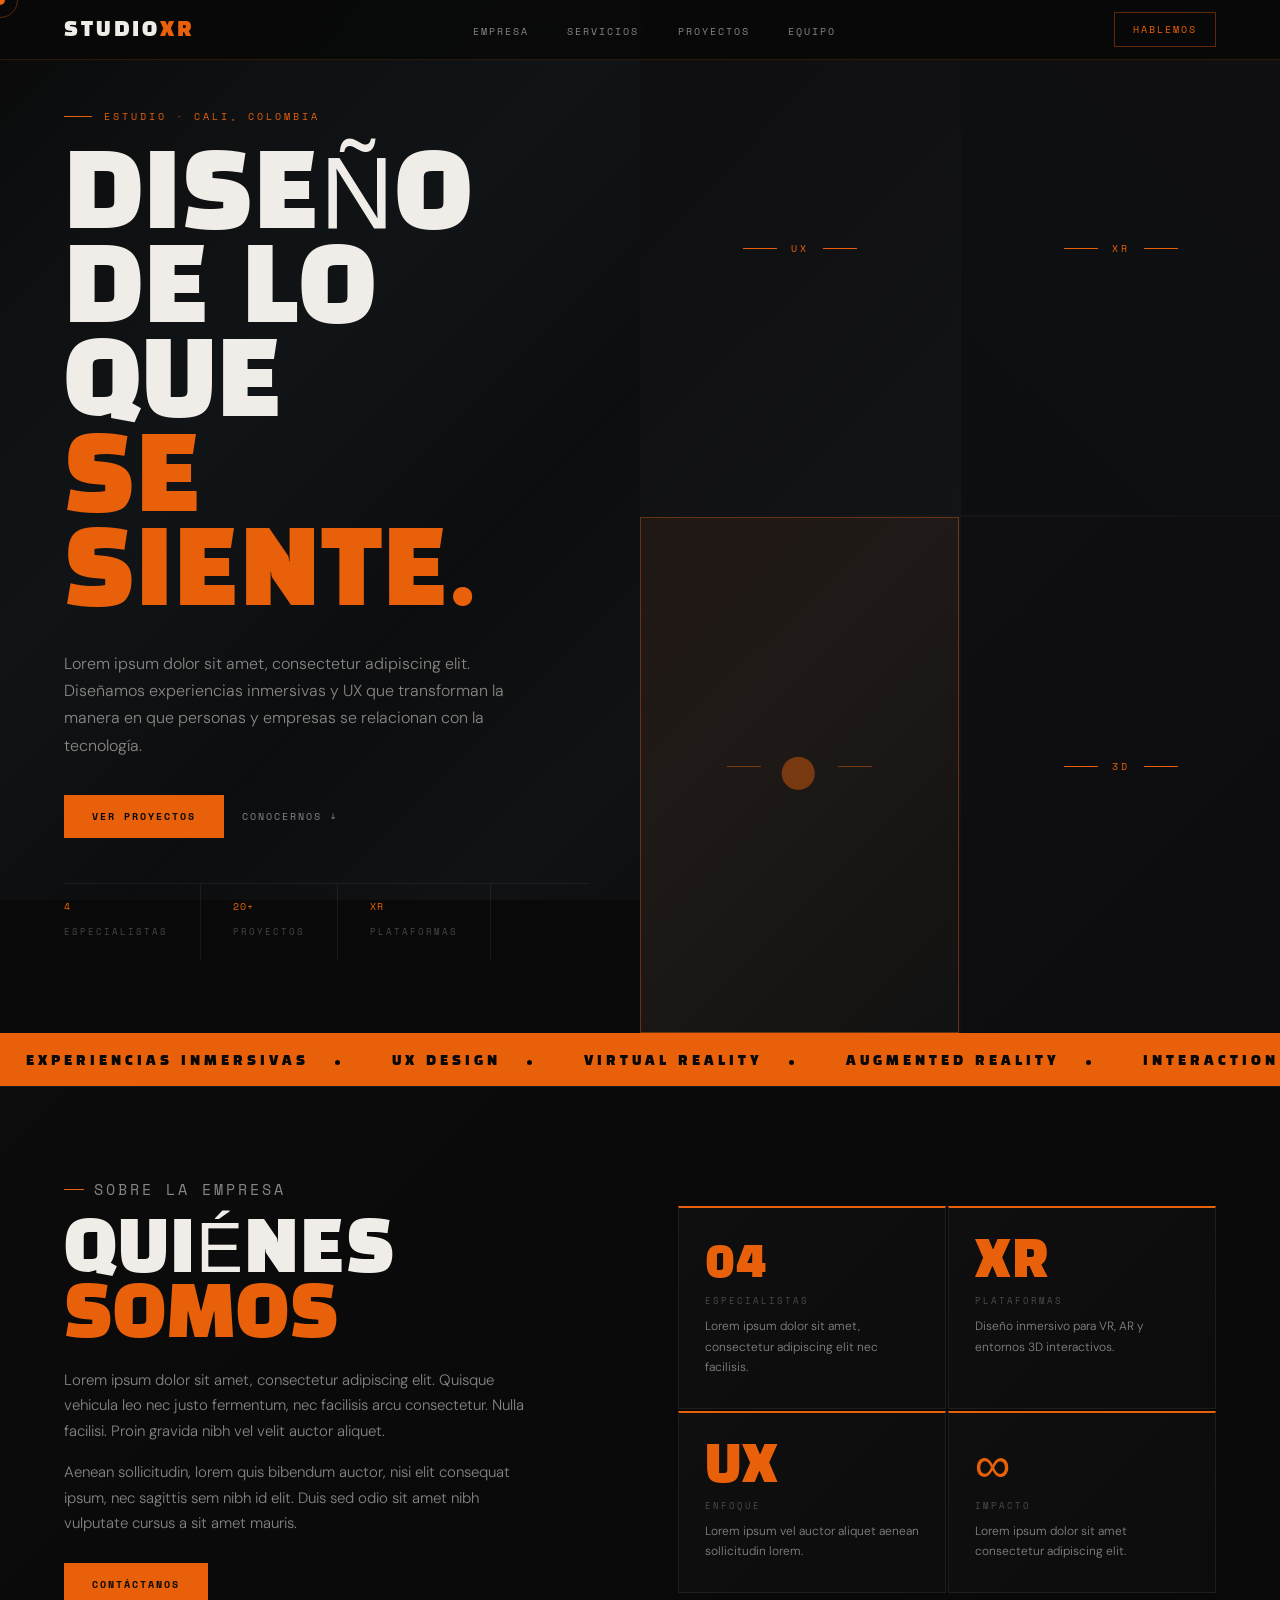
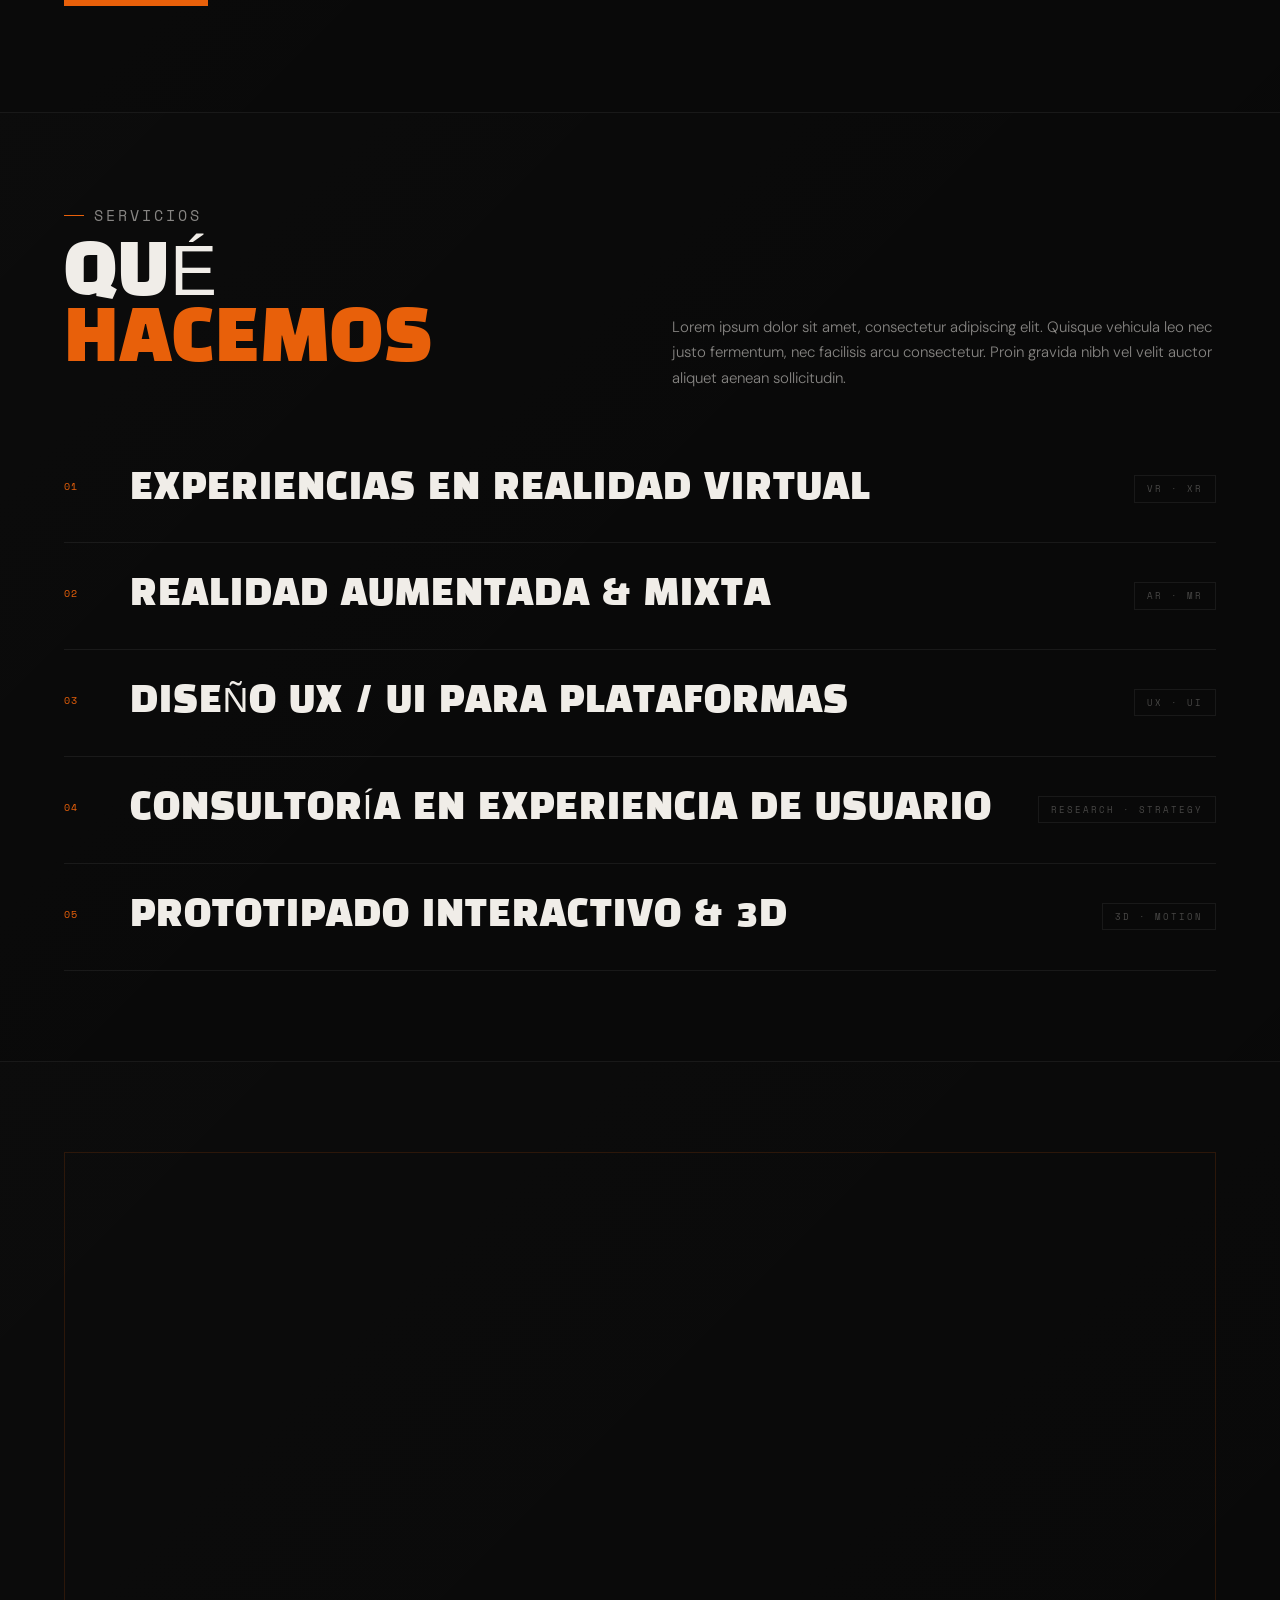
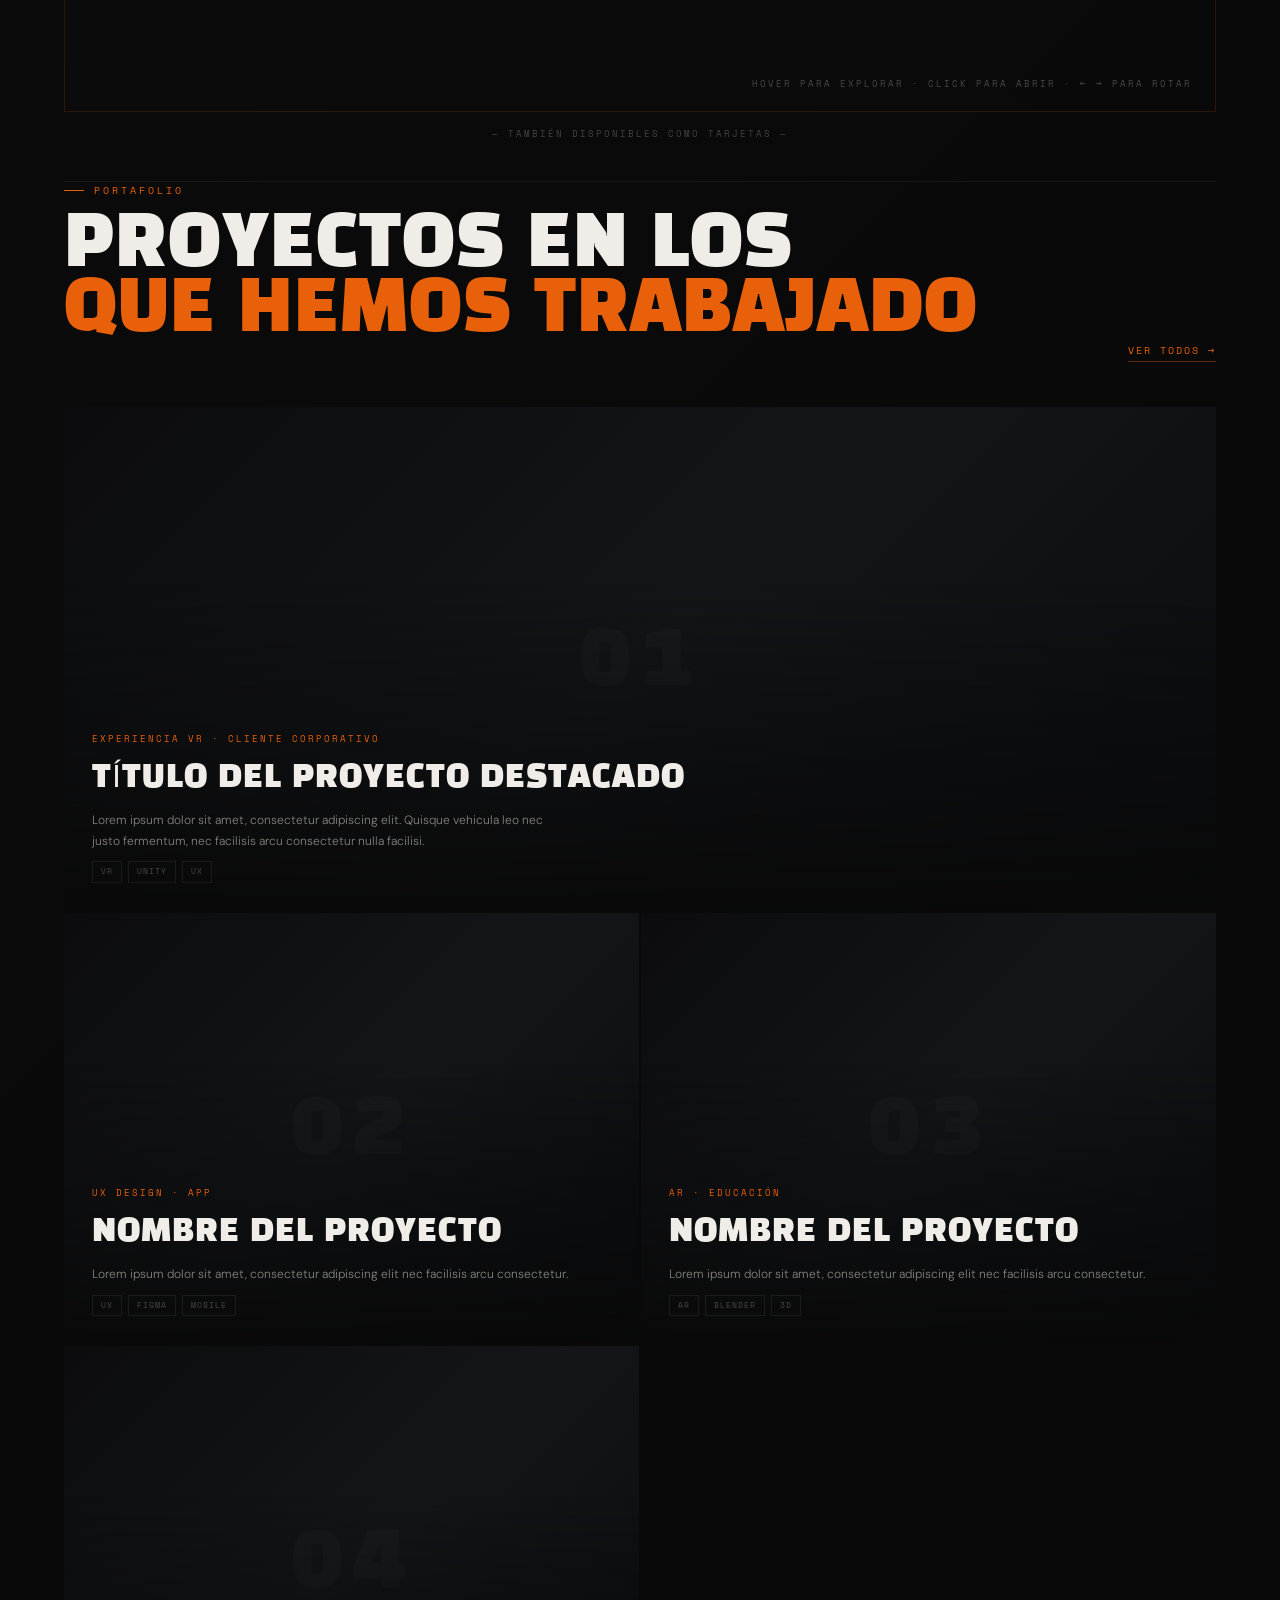
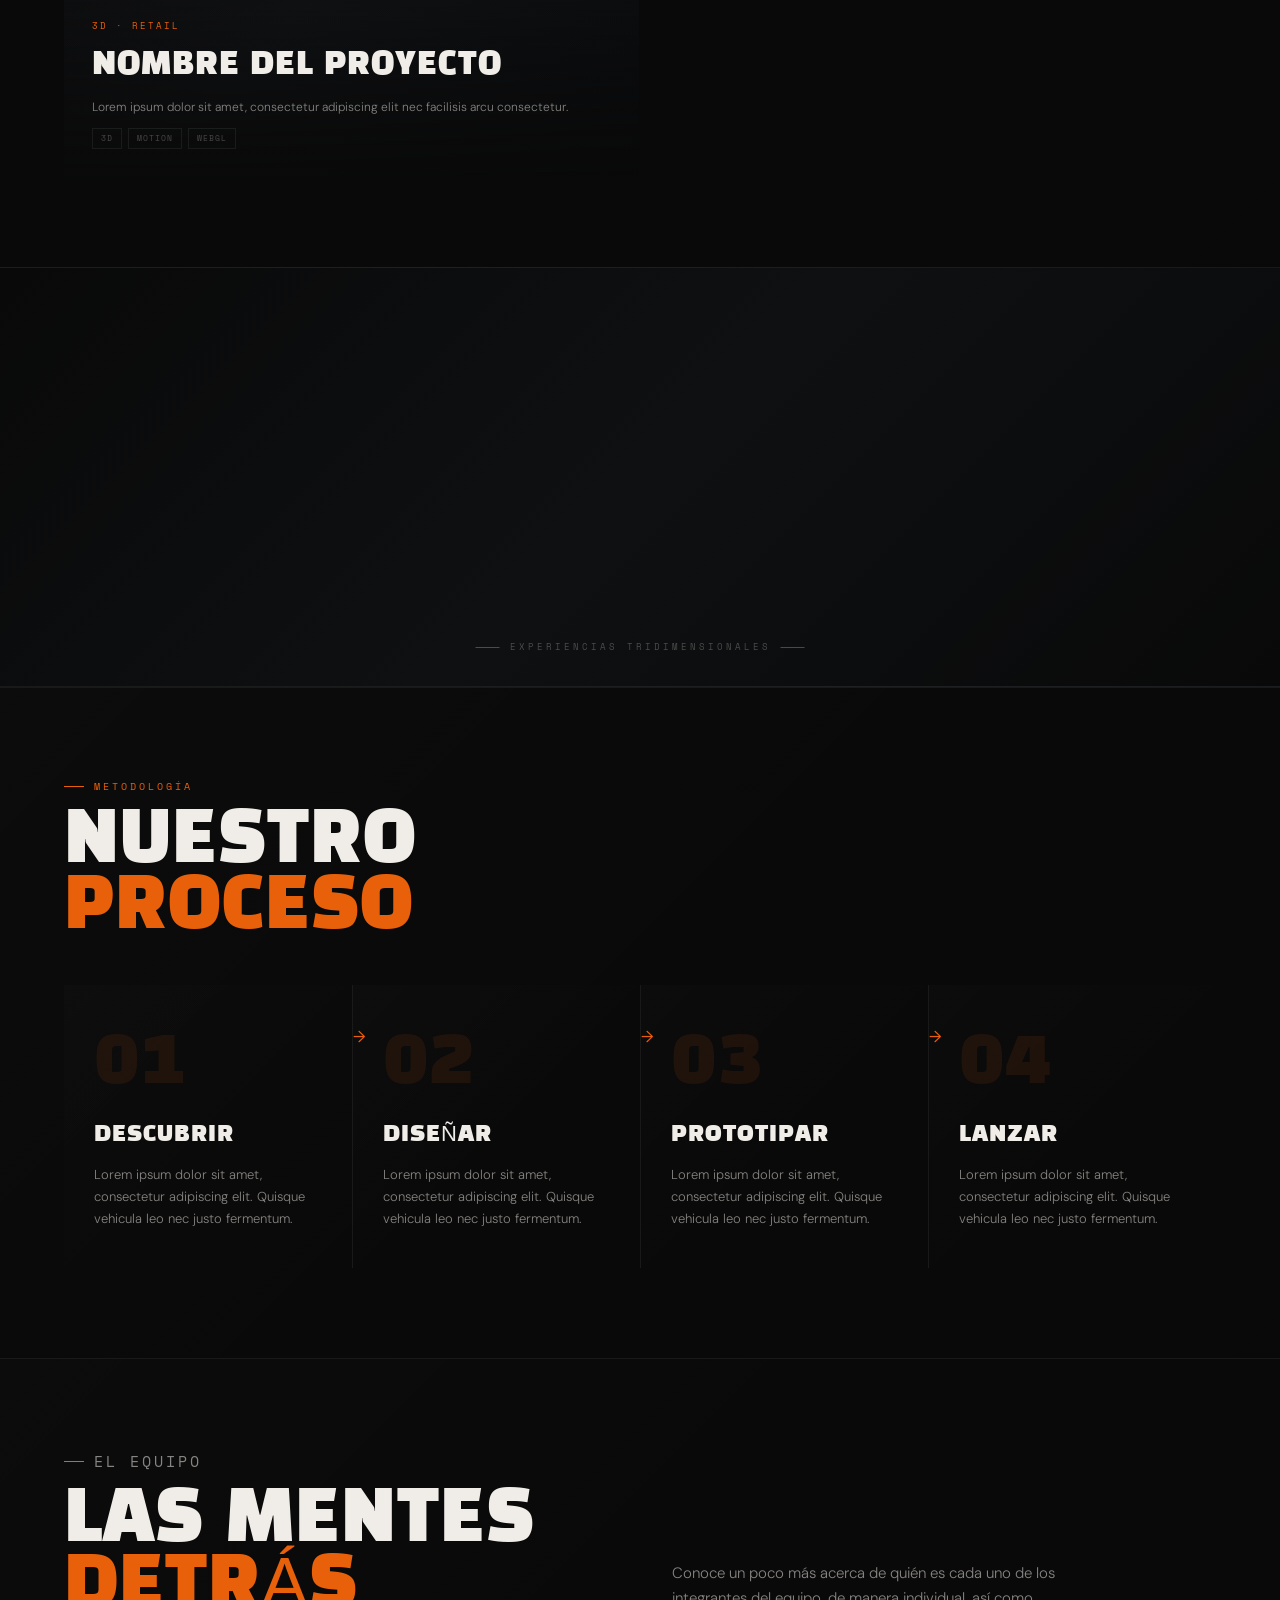
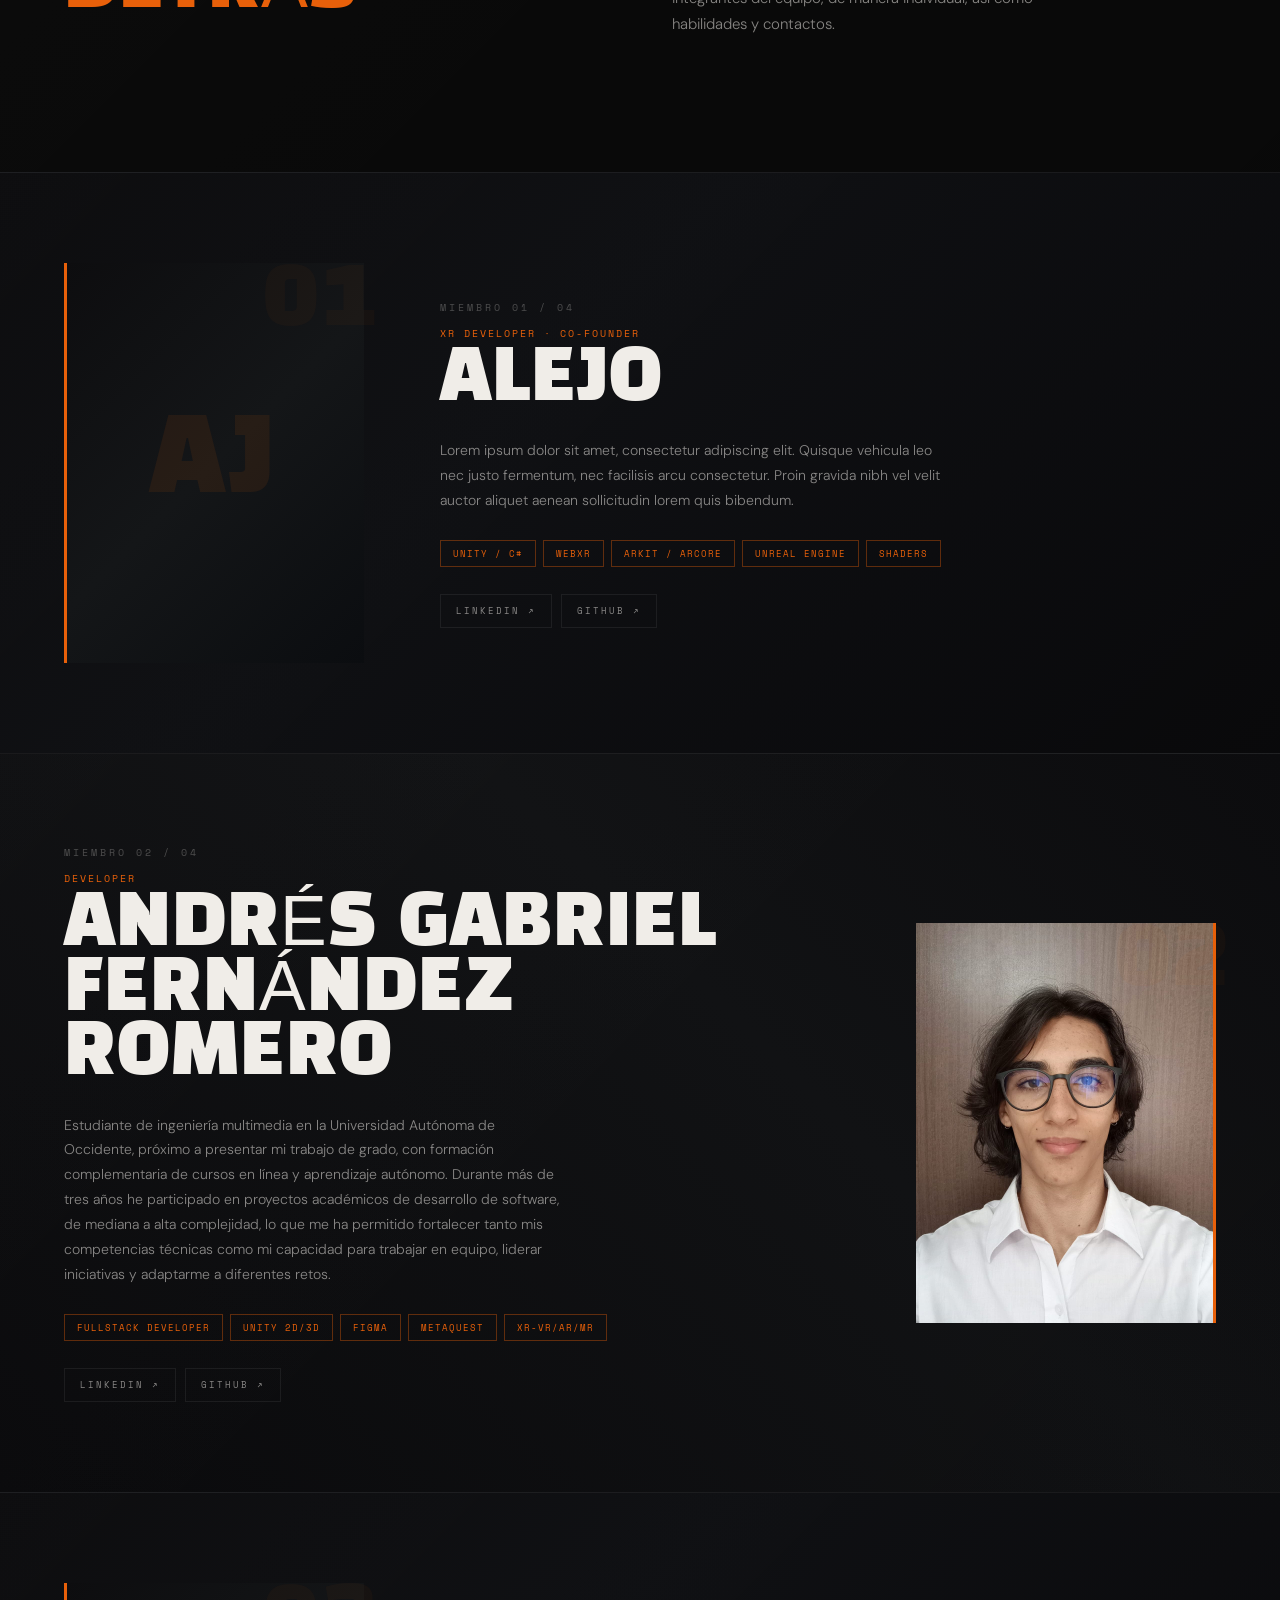
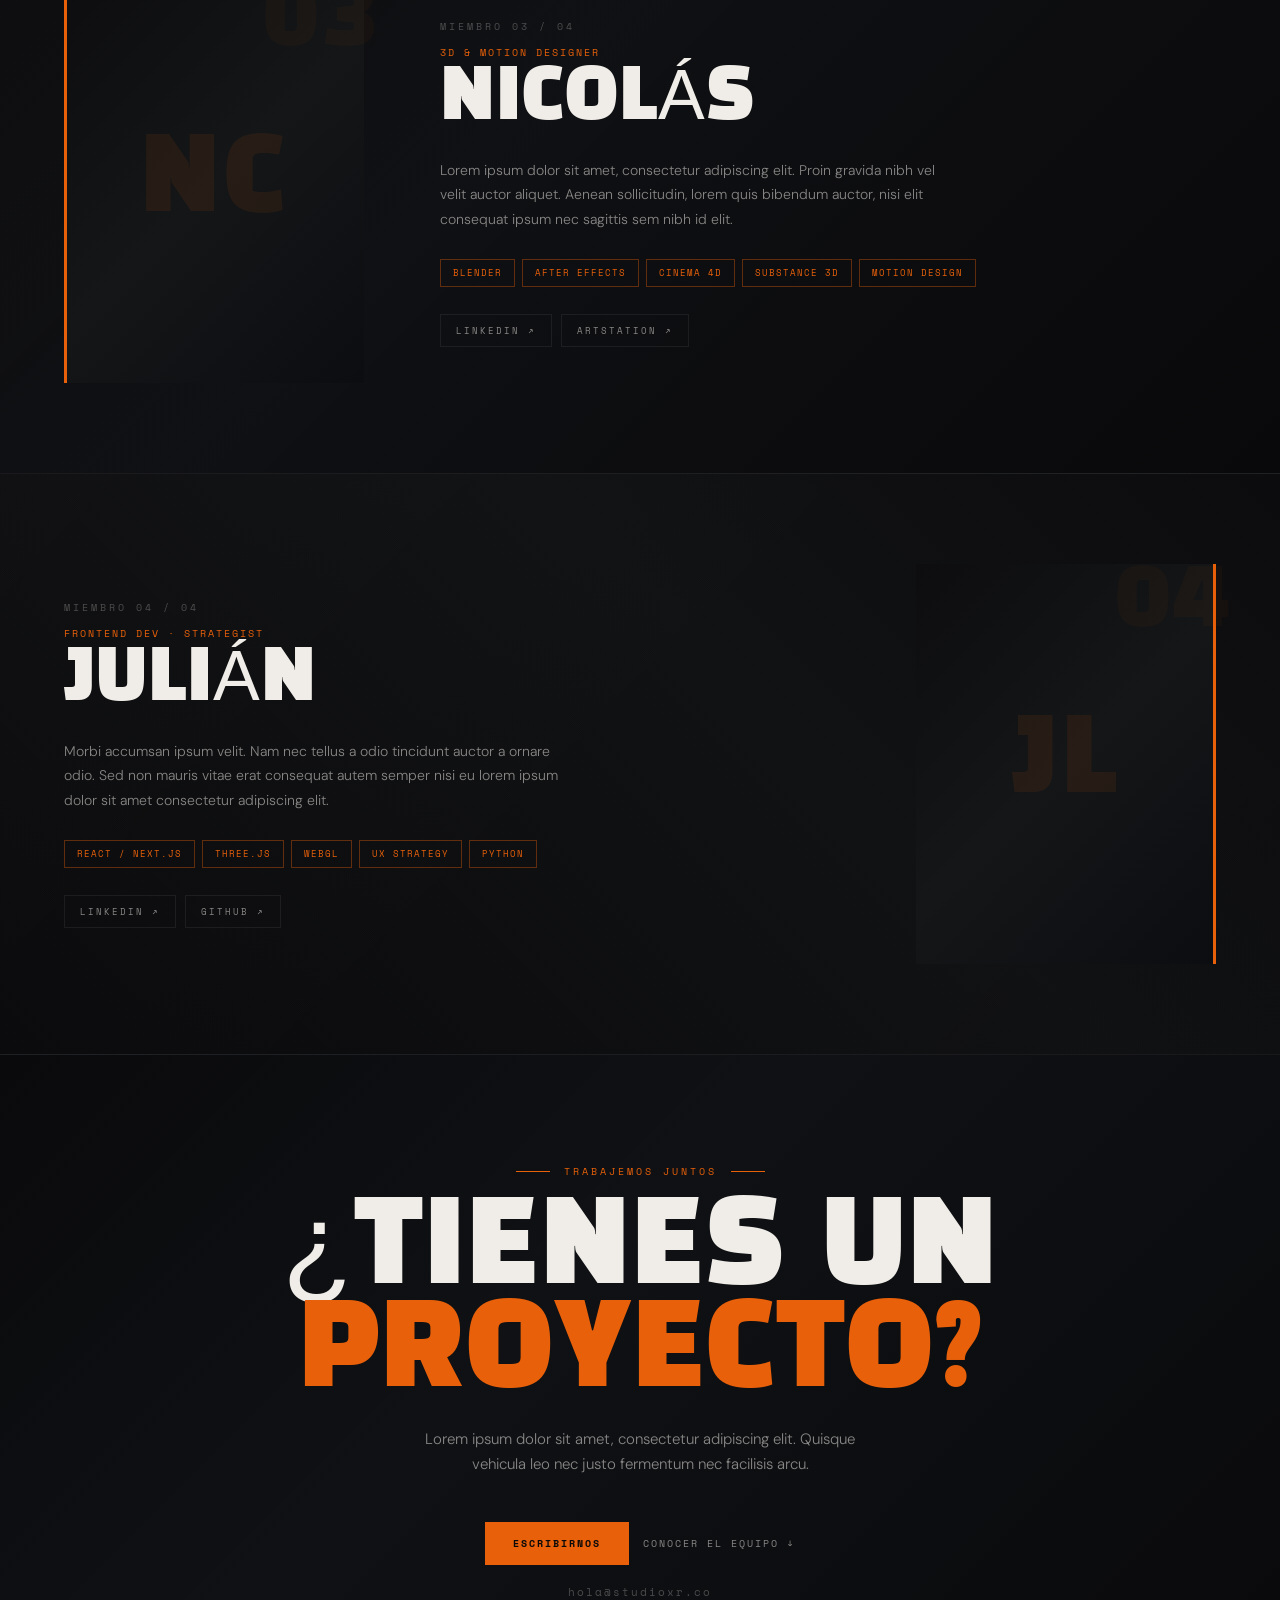
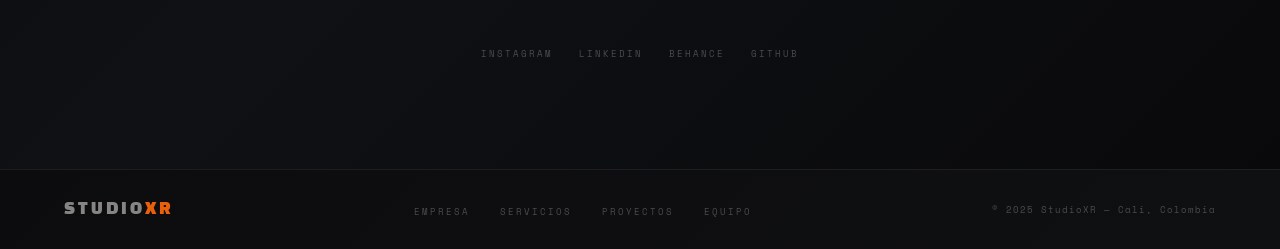
==== commit 112431c2: "Agrego info personal y ajuste diseño de página" ====
--- a/index.html
+++ b/index.html
@@ -208,9 +208,9 @@
         <p class="stag">El equipo</p>
         <h2 class="stitle">Las mentes<br><span>detrás</span></h2>
       </div>
-      <p>Lorem ipsum dolor sit amet, consectetur adipiscing elit. Quisque vehicula leo nec justo fermentum, nec facilisis arcu consectetur. Proin gravida nibh vel velit auctor aliquet aenean sollicitudin lorem quis bibendum.</p>
-    </div>
-    <div class="mgrid">
+      <p>Conoce un poco más acerca de quién es cada uno de los integrantes del equipo, de manera individual, así como habilidades y contactos.</p>
+    </div>
+    <!-- <div class="mgrid">
       <div class="mcard rv">
         <div class="mfoto"><span class="mfph">01</span><div class="mfov"></div></div>
         <div class="minfo"><p class="mrole">UX Lead · Co-Founder</p><h3 class="mname">Nombre Apellido</h3><p class="mdesc">Lorem ipsum dolor sit amet, consectetur adipiscing elit nec facilisis arcu.</p><div class="mskills"><span class="spill">UX Research</span><span class="spill">Figma</span><span class="spill">VR</span></div></div>
@@ -227,7 +227,7 @@
         <div class="mfoto"><span class="mfph">04</span><div class="mfov"></div></div>
         <div class="minfo"><p class="mrole">Frontend Dev · Strategist</p><h3 class="mname">Nombre Apellido</h3><p class="mdesc">Lorem ipsum dolor sit amet, consectetur adipiscing elit nec facilisis arcu.</p><div class="mskills"><span class="spill">React</span><span class="spill">Three.js</span><span class="spill">WebXR</span></div></div>
       </div>
-    </div>
+    </div> -->
   </div>
 </section>
 
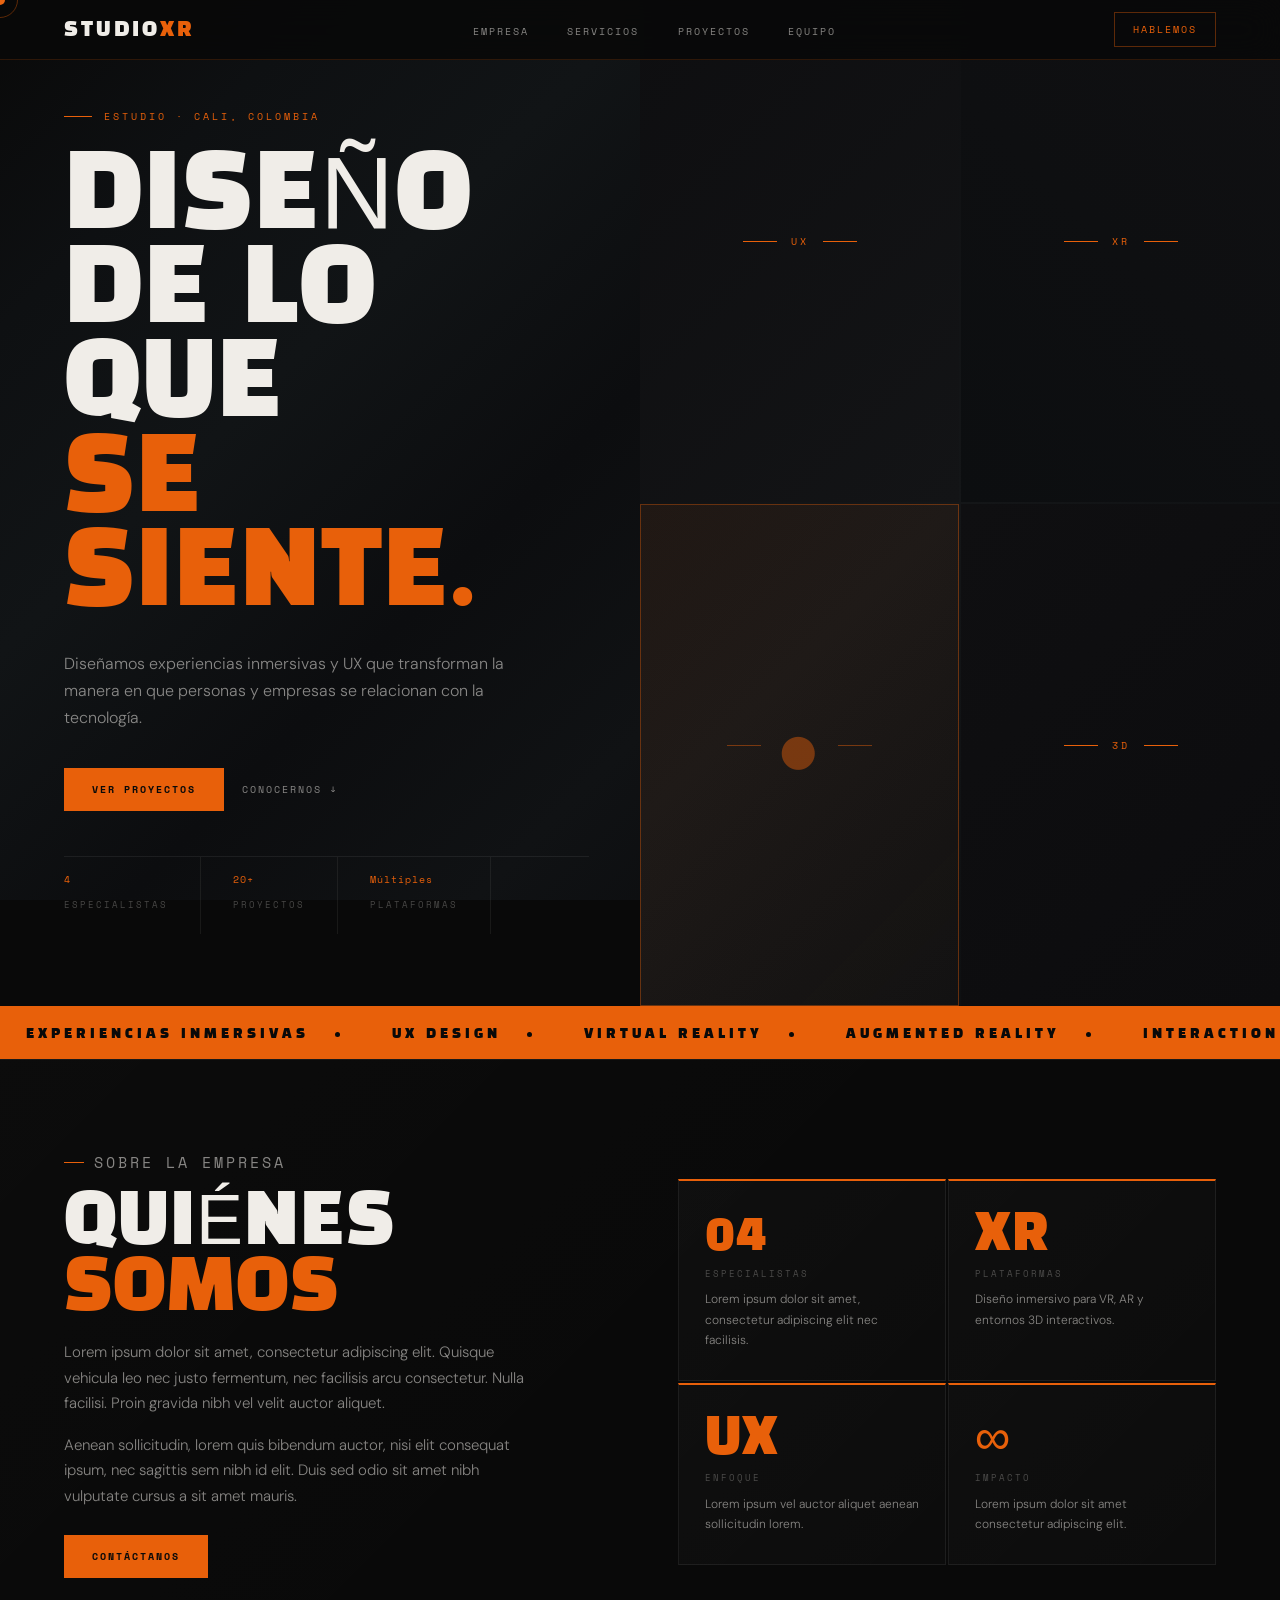
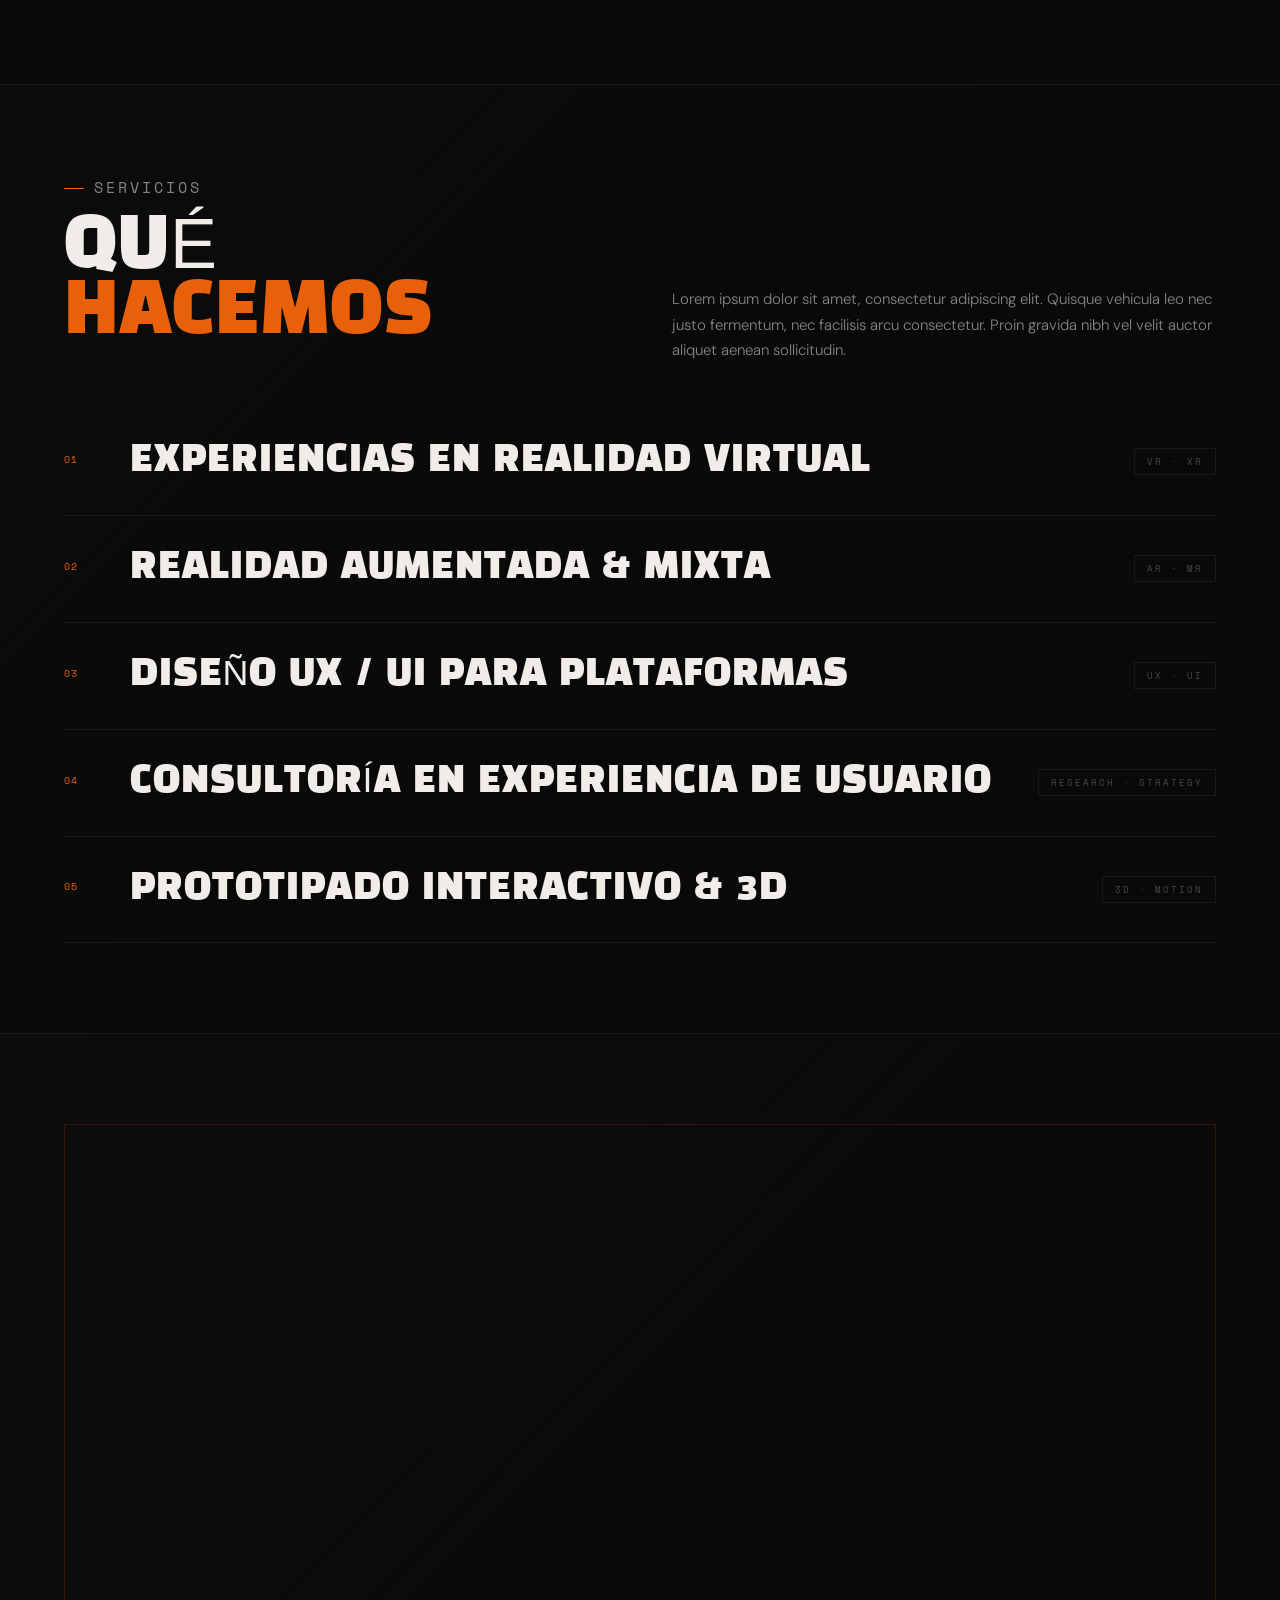
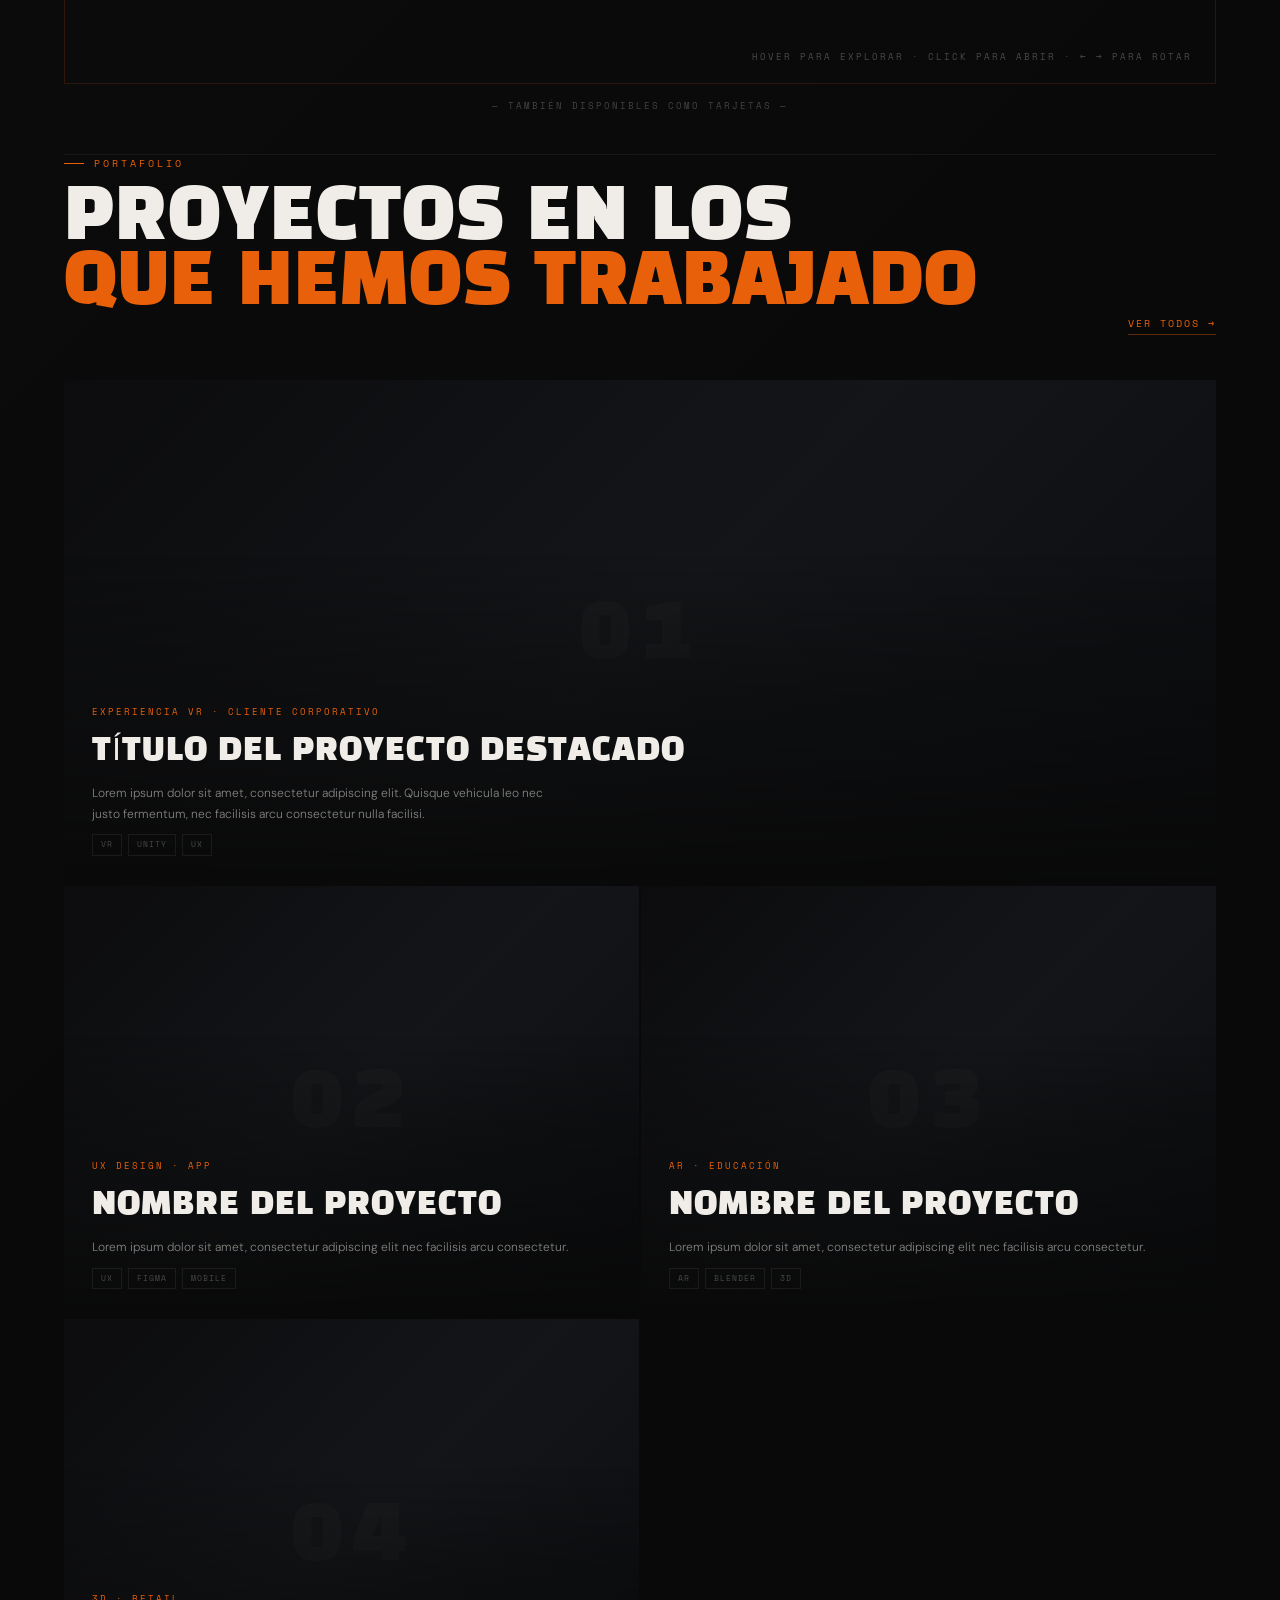
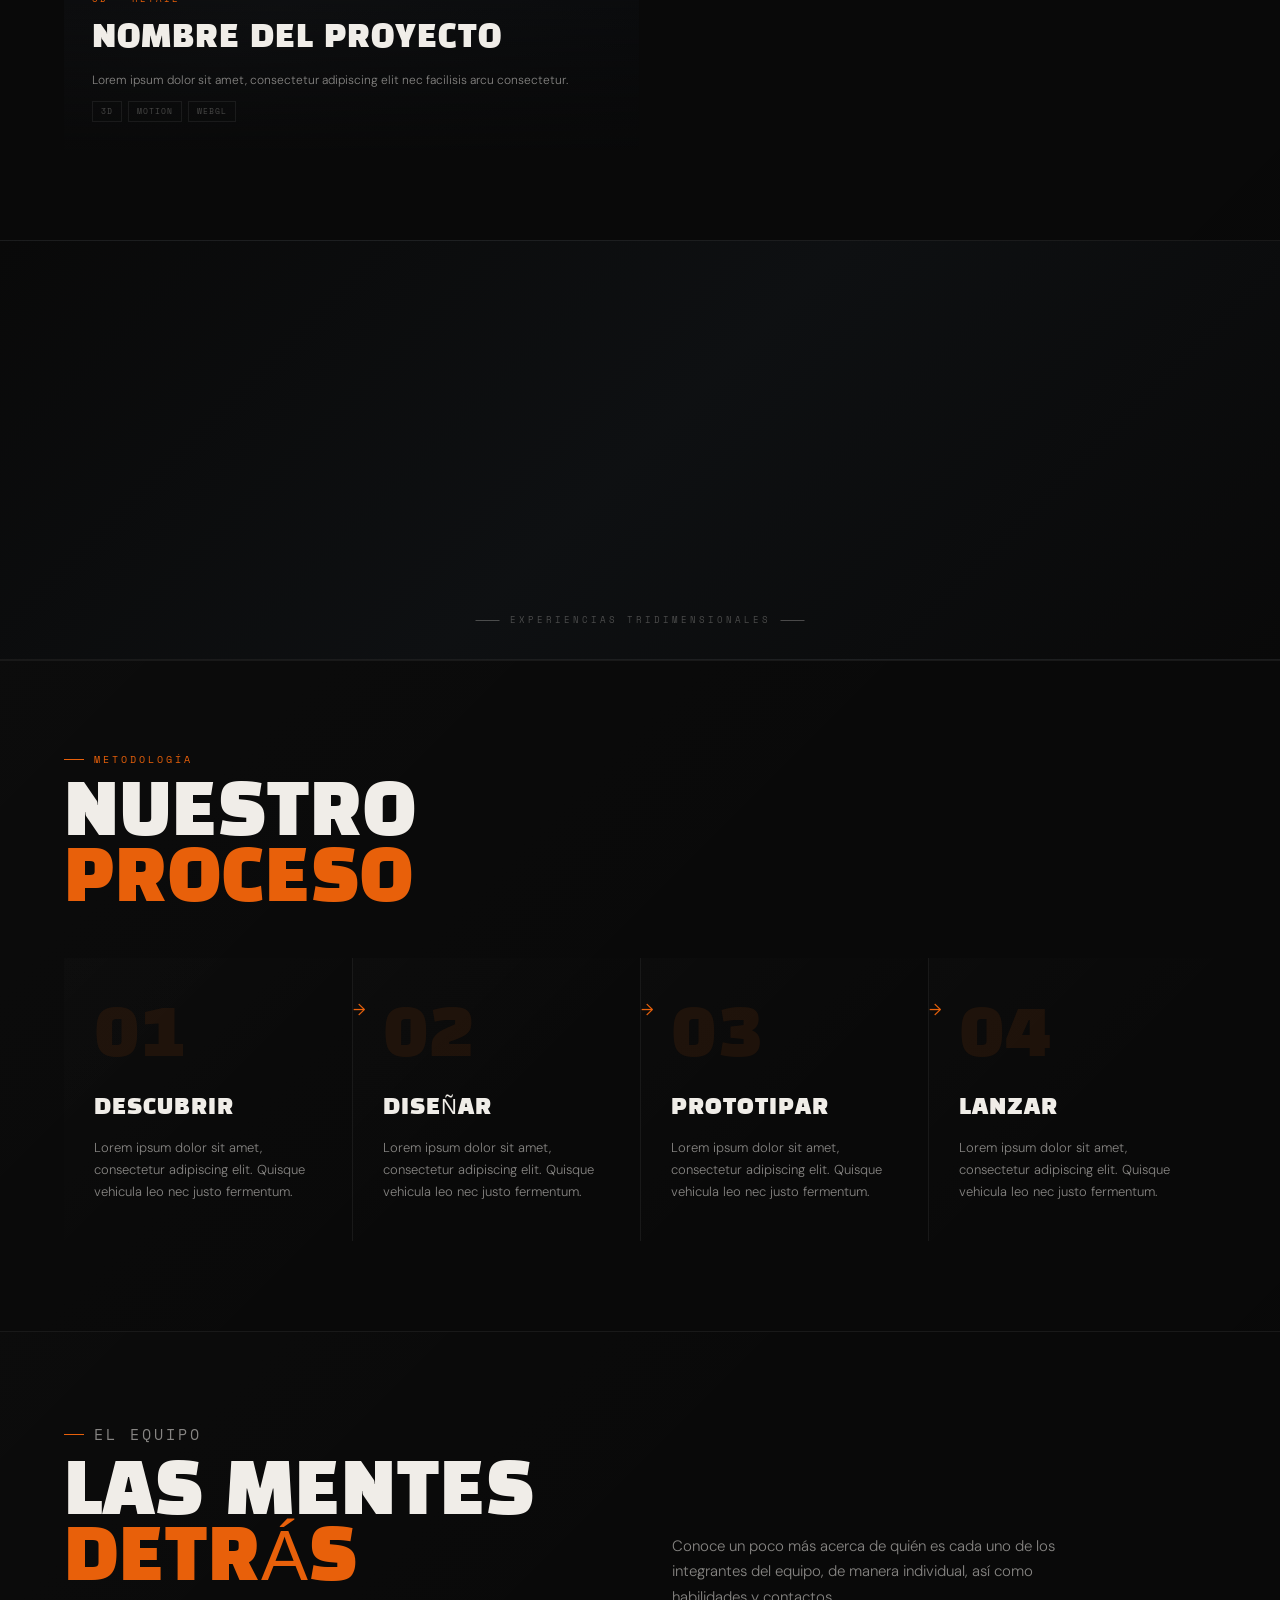
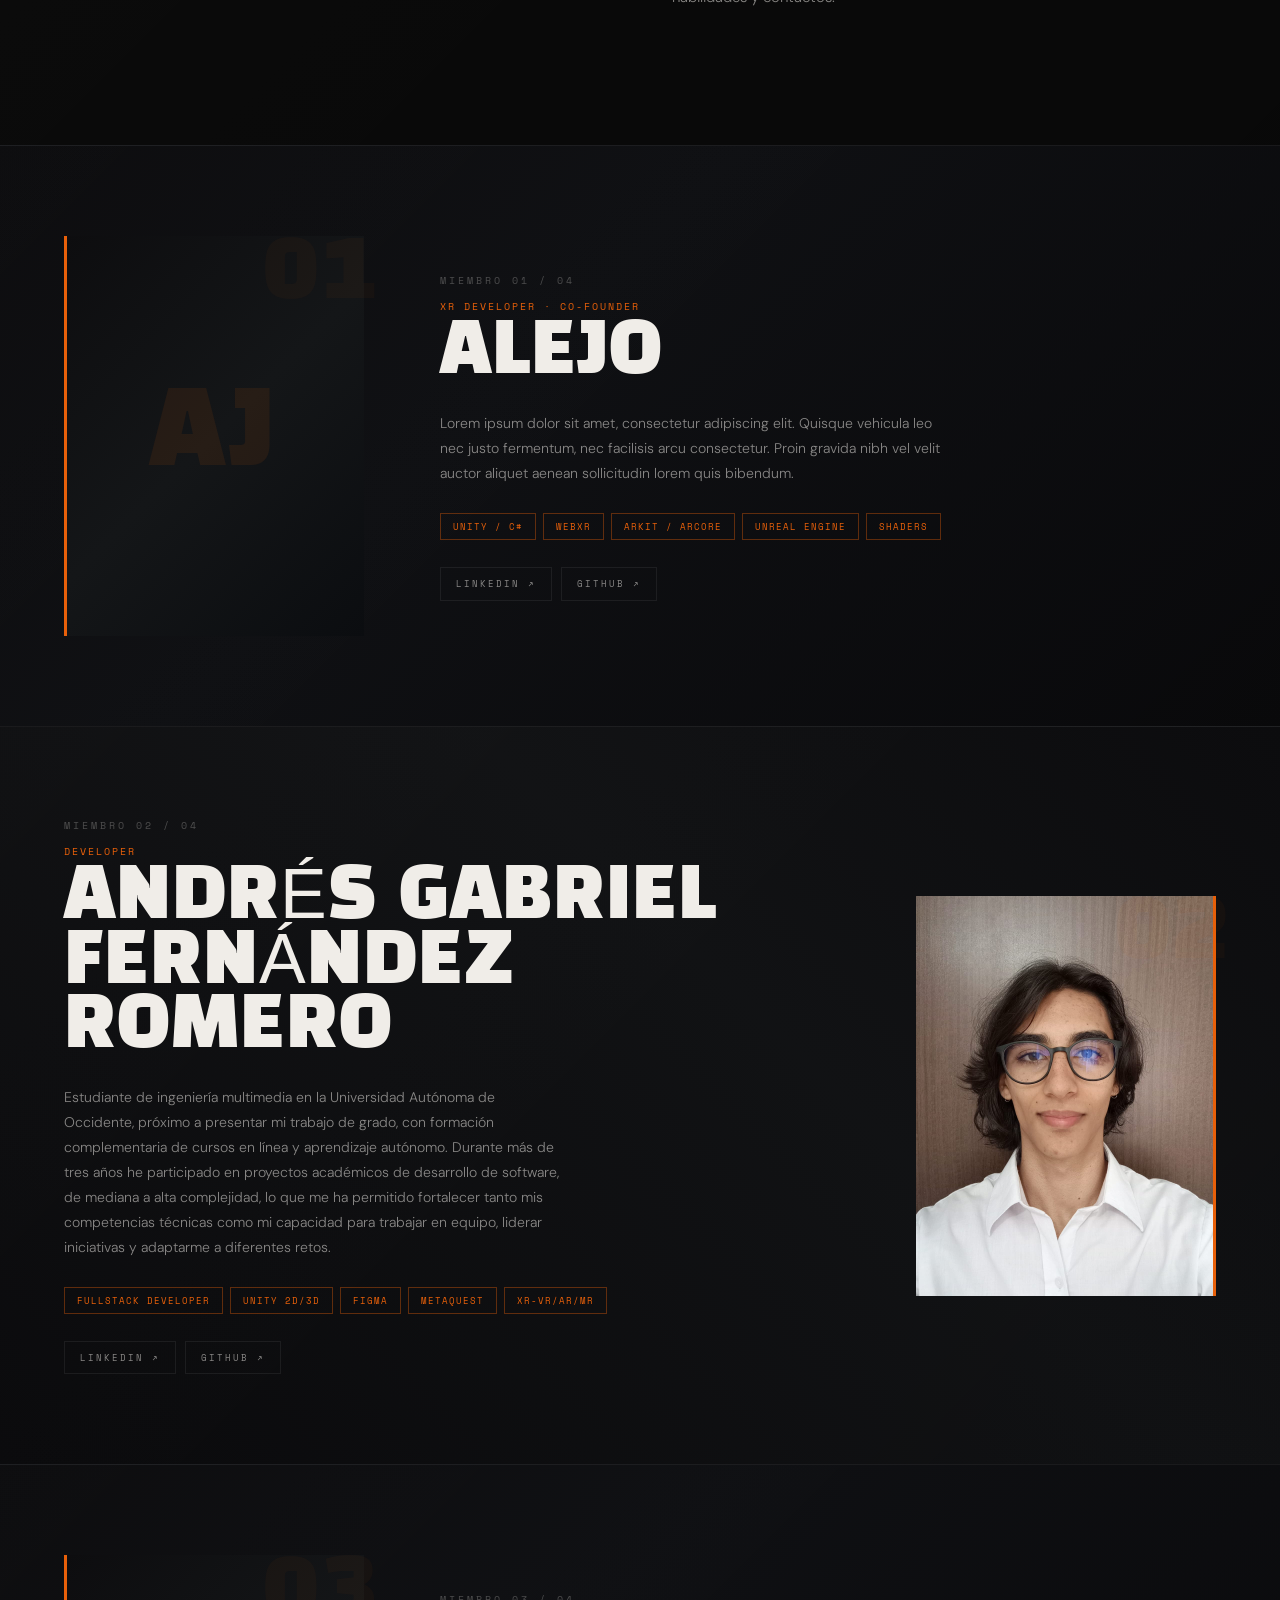
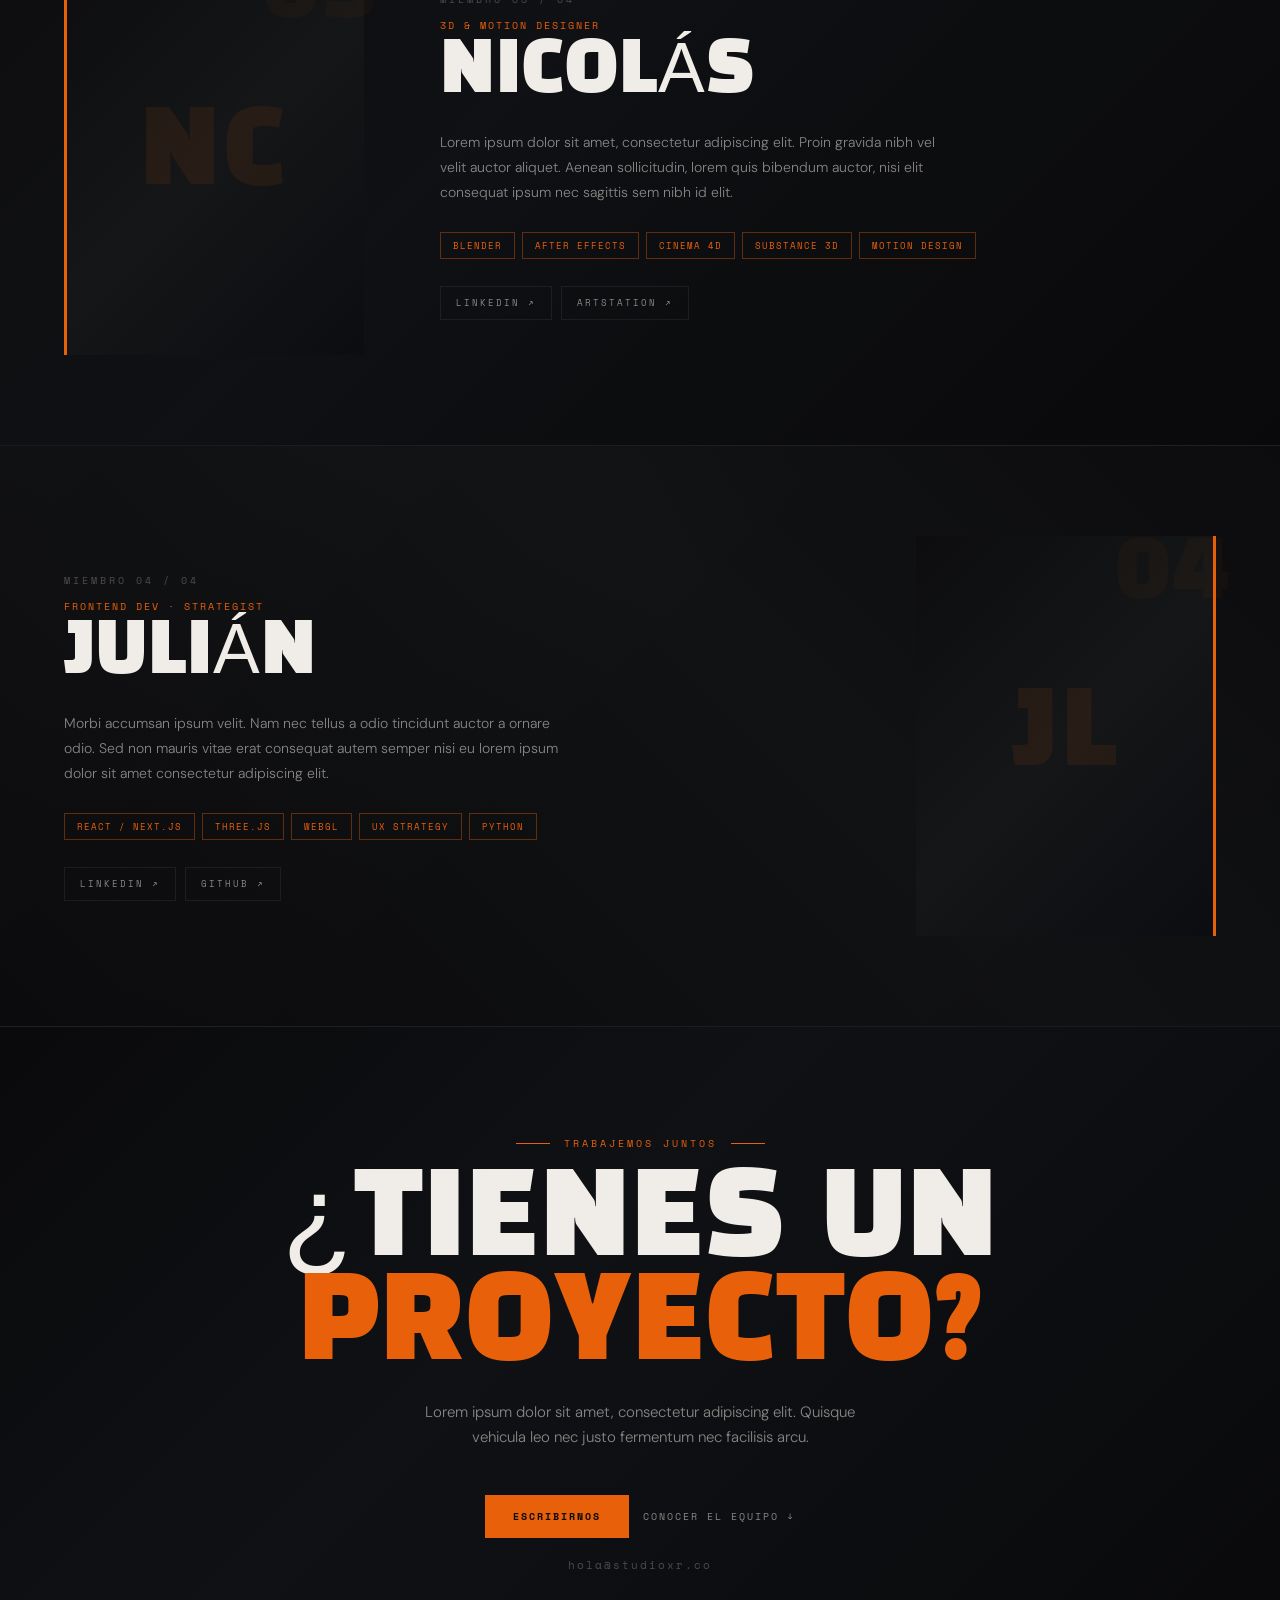
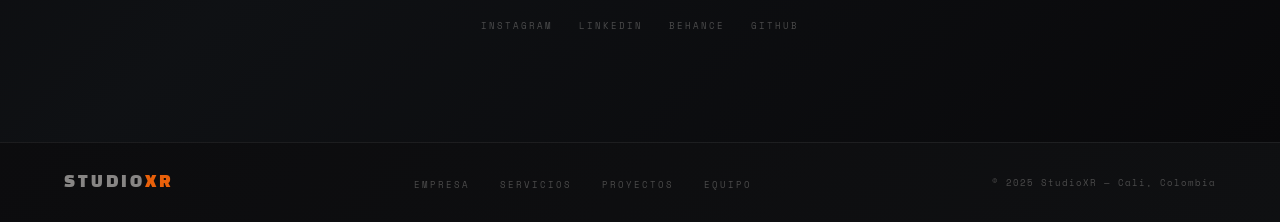
==== commit 036305ea: "Update description and platform details in index.html" ====
--- a/index.html
+++ b/index.html
@@ -42,7 +42,7 @@
   <div class="hleft">
     <p class="htag">Estudio · Cali, Colombia</p>
     <h1 class="hh1">Diseño<br>de lo que<br><em>se siente.</em></h1>
-    <p class="hdesc">Lorem ipsum dolor sit amet, consectetur adipiscing elit. Diseñamos experiencias inmersivas y UX que transforman la manera en que personas y empresas se relacionan con la tecnología.</p>
+    <p class="hdesc">Diseñamos experiencias inmersivas y UX que transforman la manera en que personas y empresas se relacionan con la tecnología.</p>
     <div class="hacts">
       <a href="#proyectos" class="btnp">Ver Proyectos</a>
       <a href="#empresa" class="btng">Conocernos</a>
@@ -50,7 +50,7 @@
     <div class="hstats">
       <div class="sitem"><span class="snum">4</span><span class="slbl">Especialistas</span></div>
       <div class="sitem"><span class="snum">20+</span><span class="slbl">Proyectos</span></div>
-      <div class="sitem"><span class="snum">XR</span><span class="slbl">Plataformas</span></div>
+      <div class="sitem"><span class="snum">Múltiples</span><span class="slbl">Plataformas</span></div>
     </div>
   </div>
   <div class="hright">
@@ -277,4 +277,4 @@
 <script src="main.js"></script>
 
 </body>
-</html>+</html>
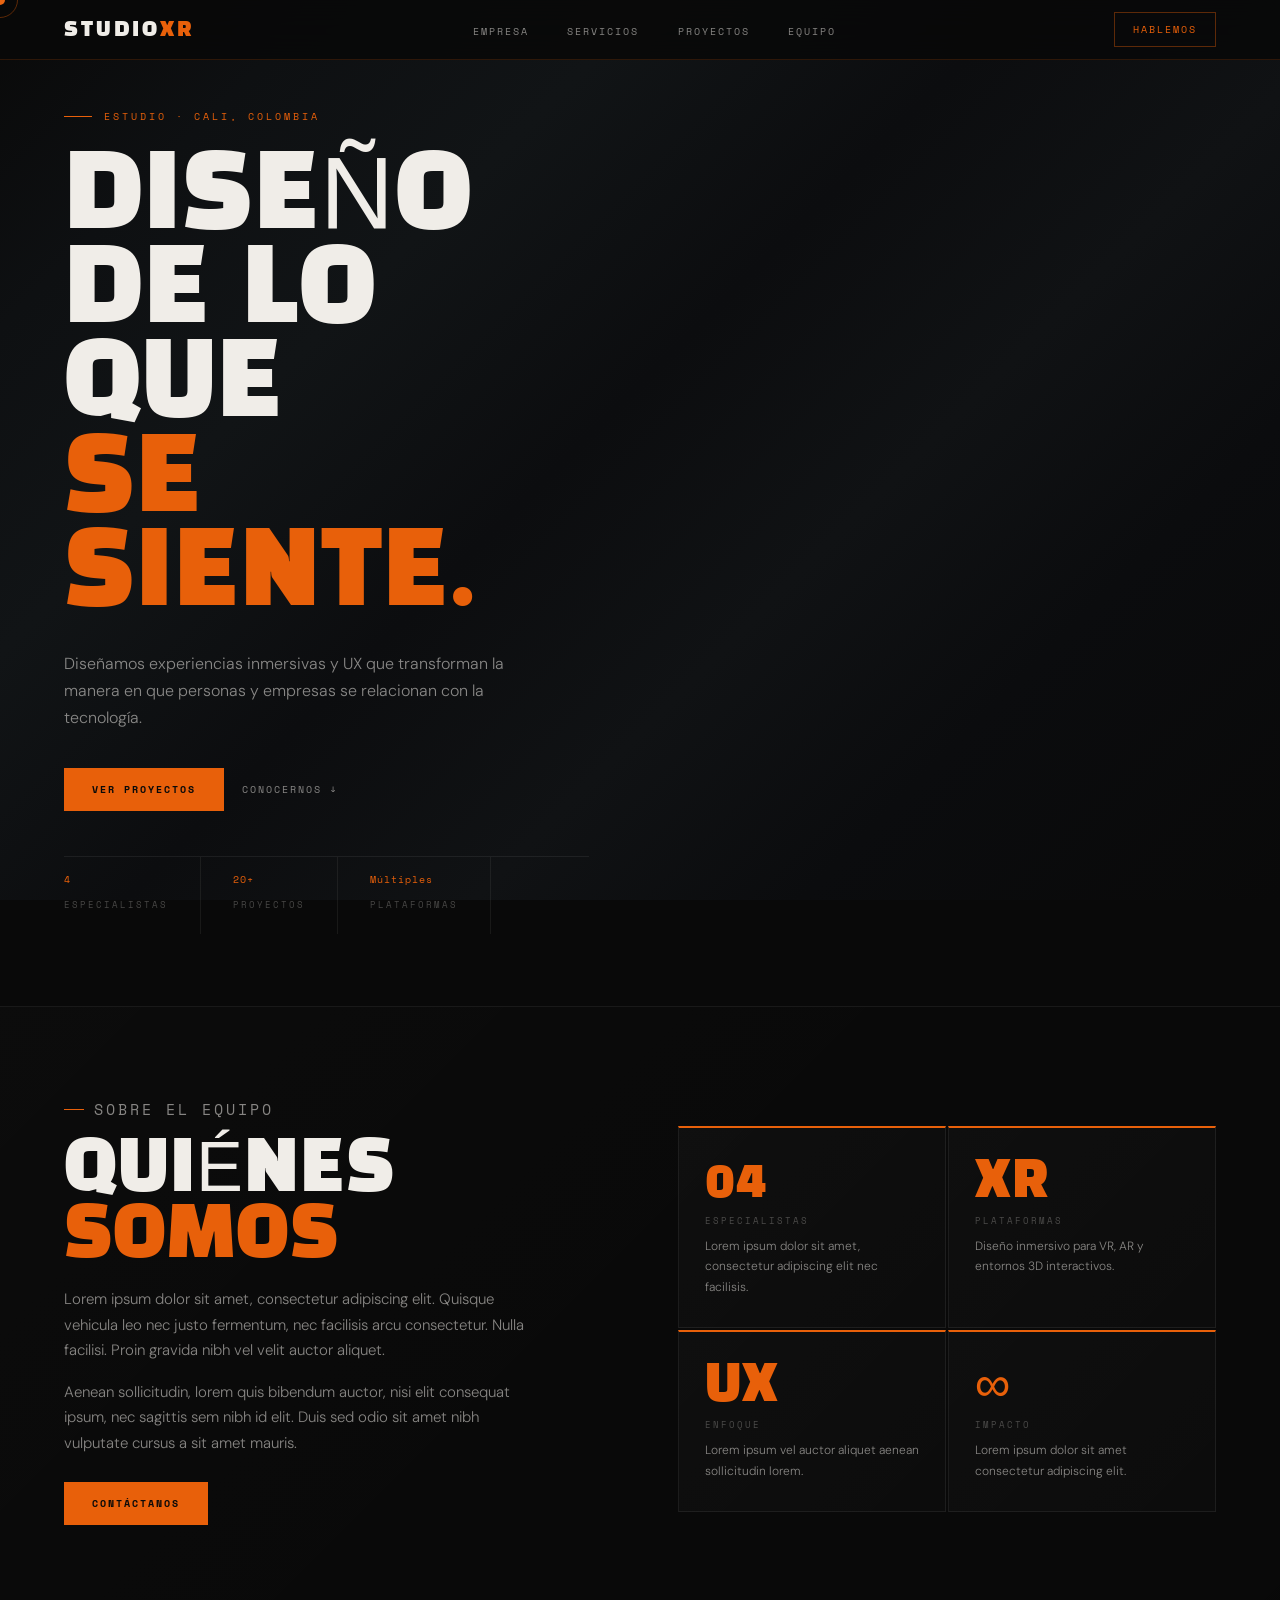
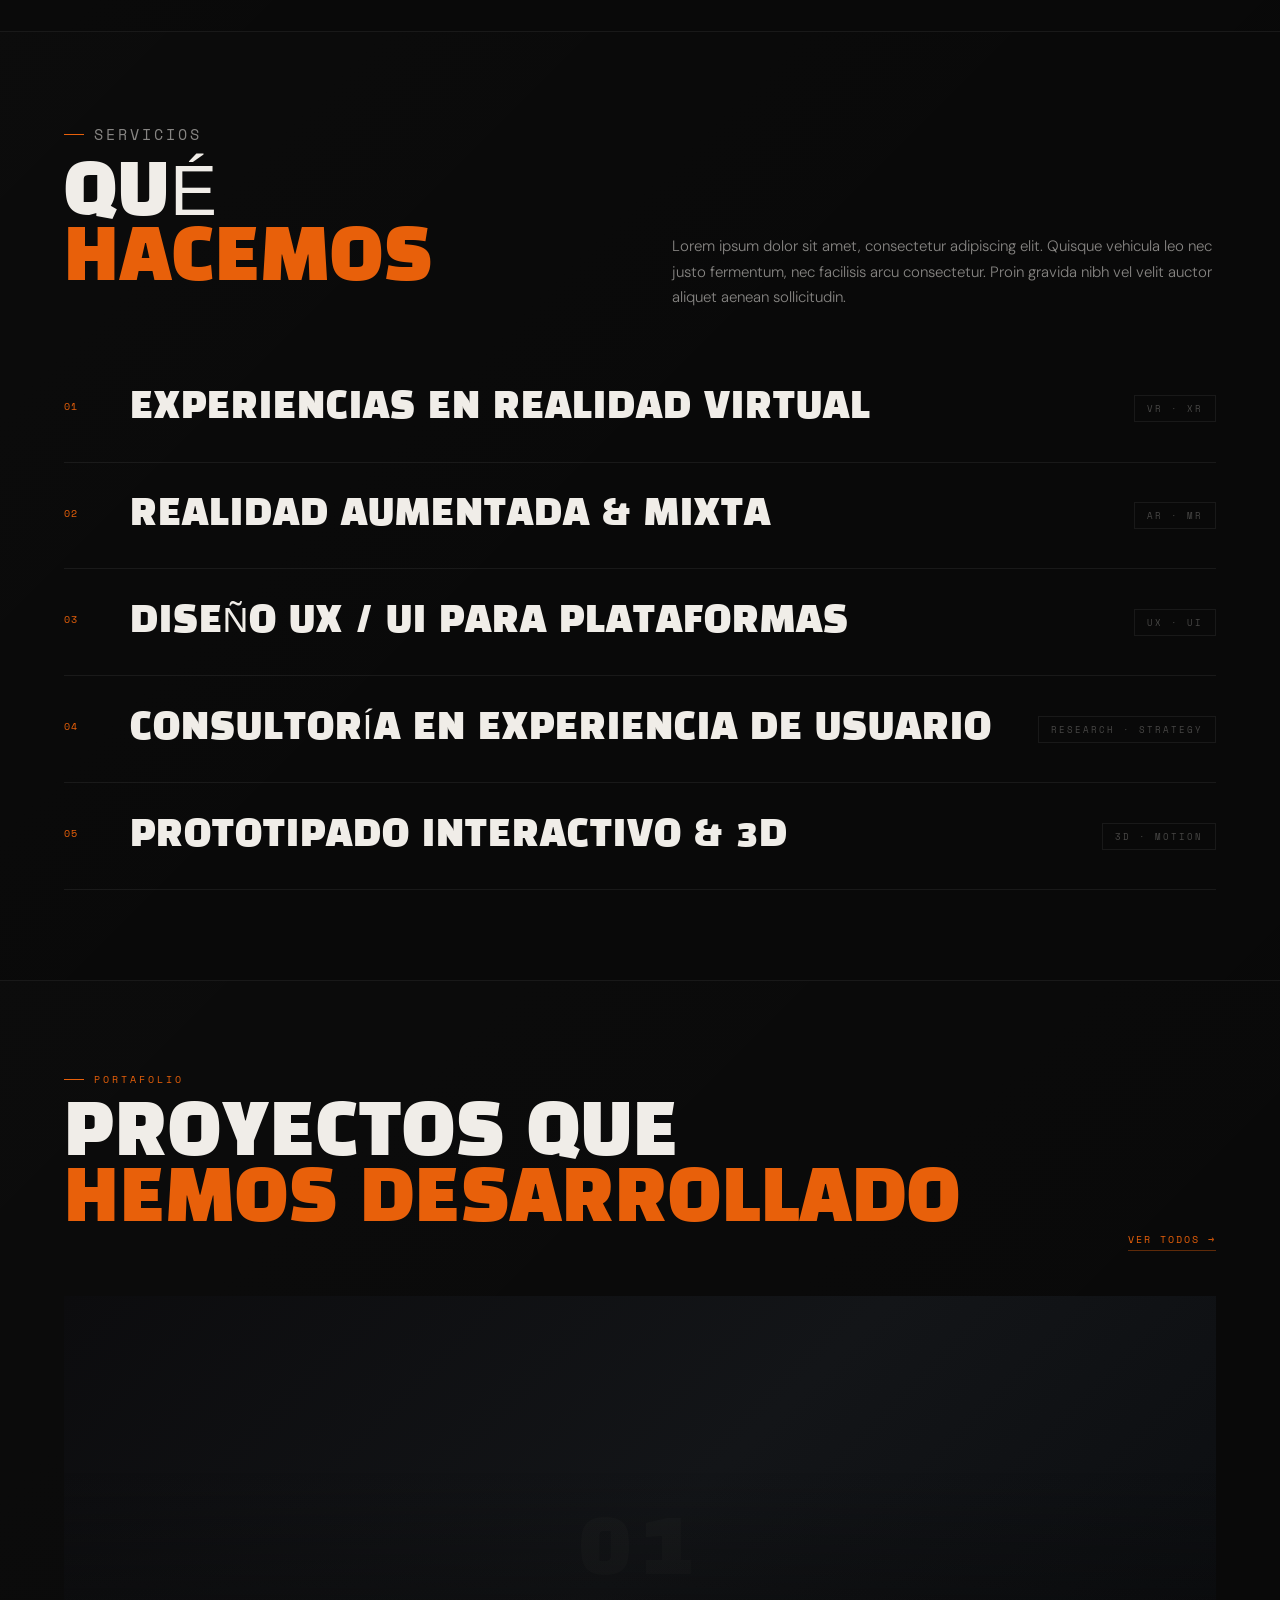
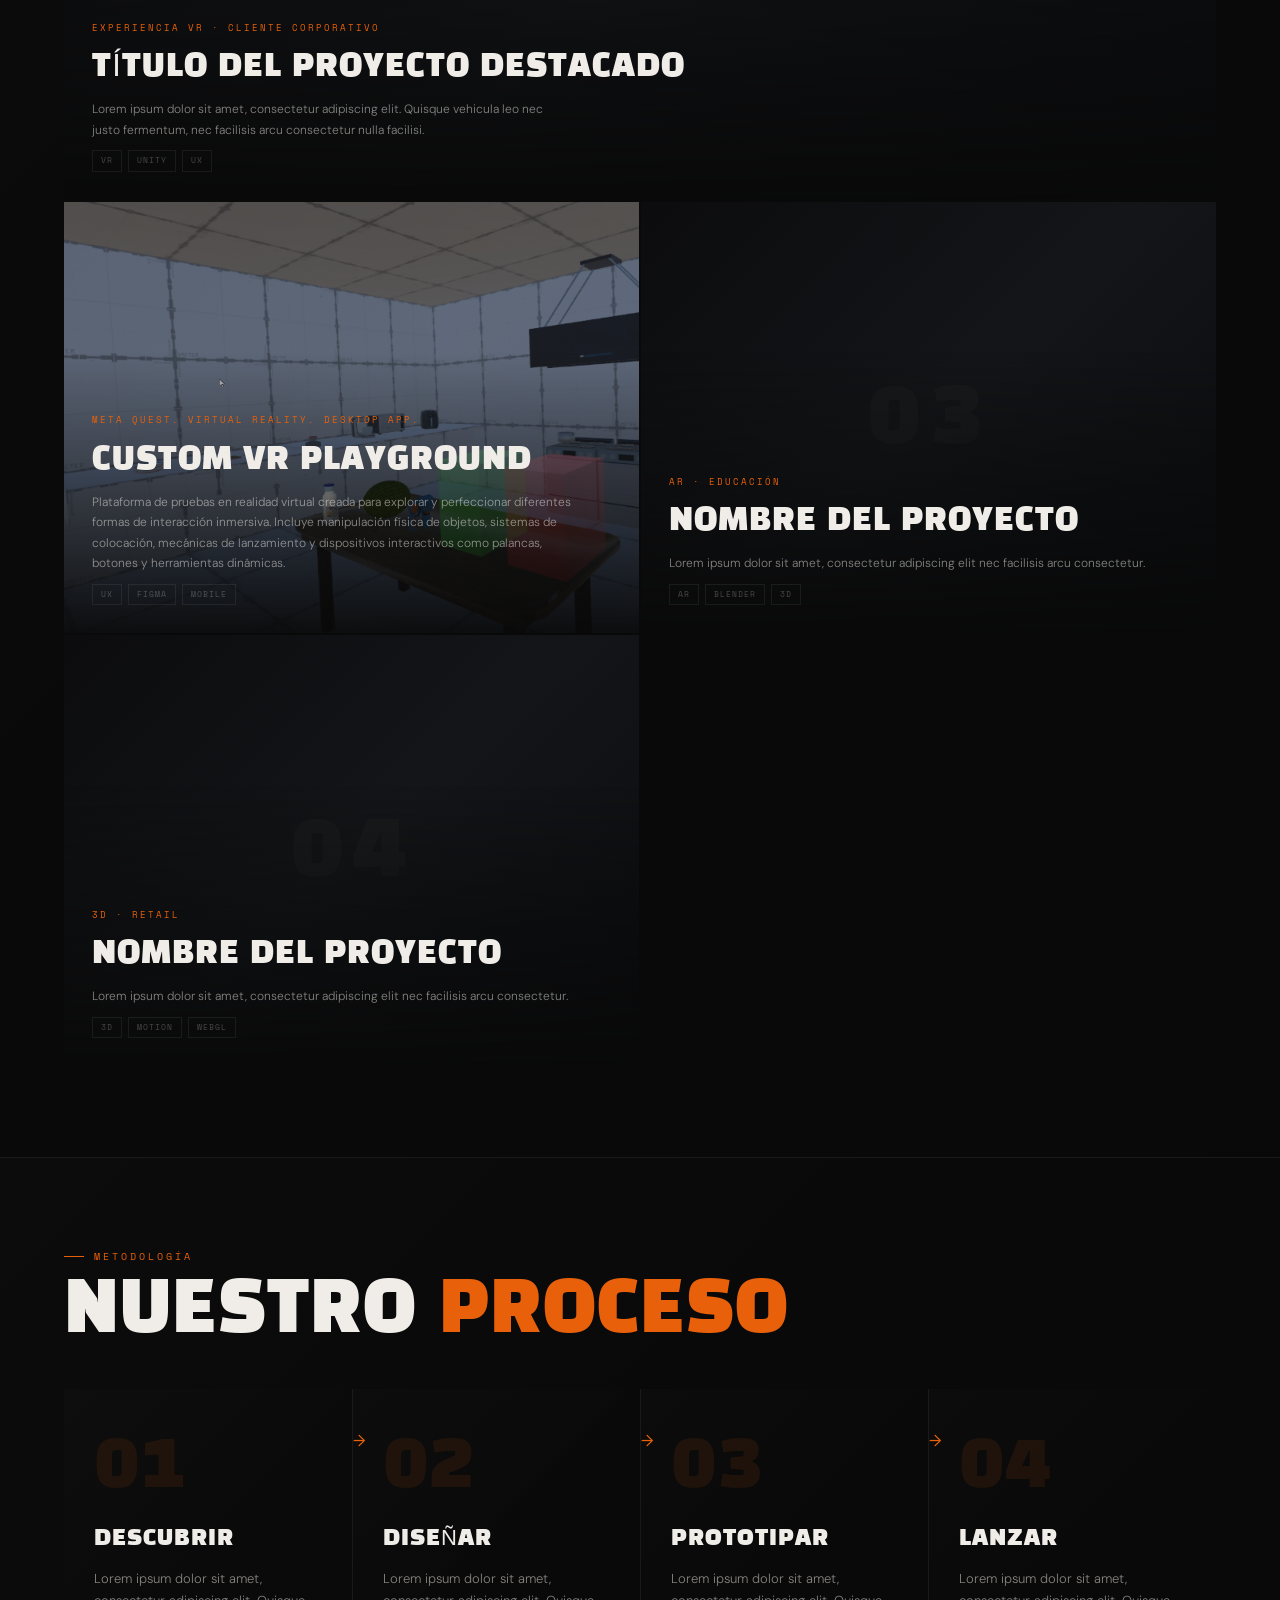
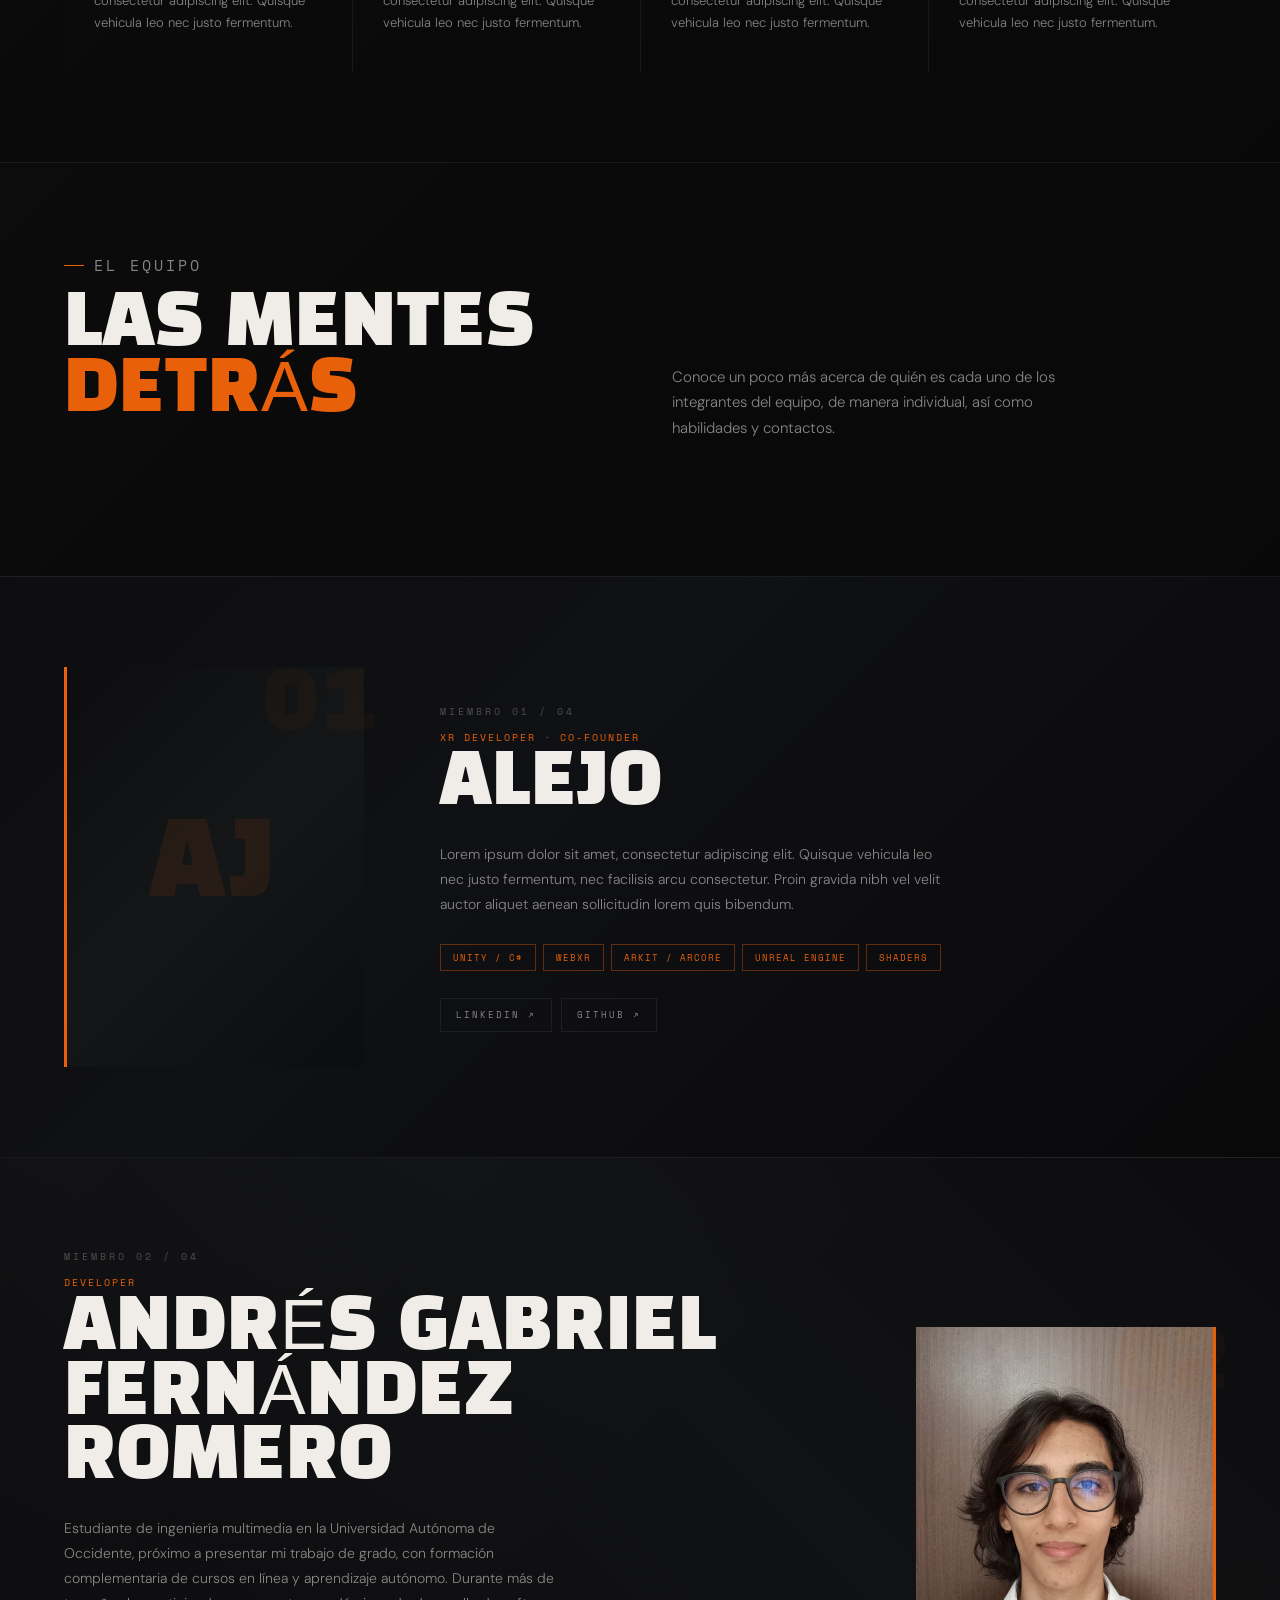
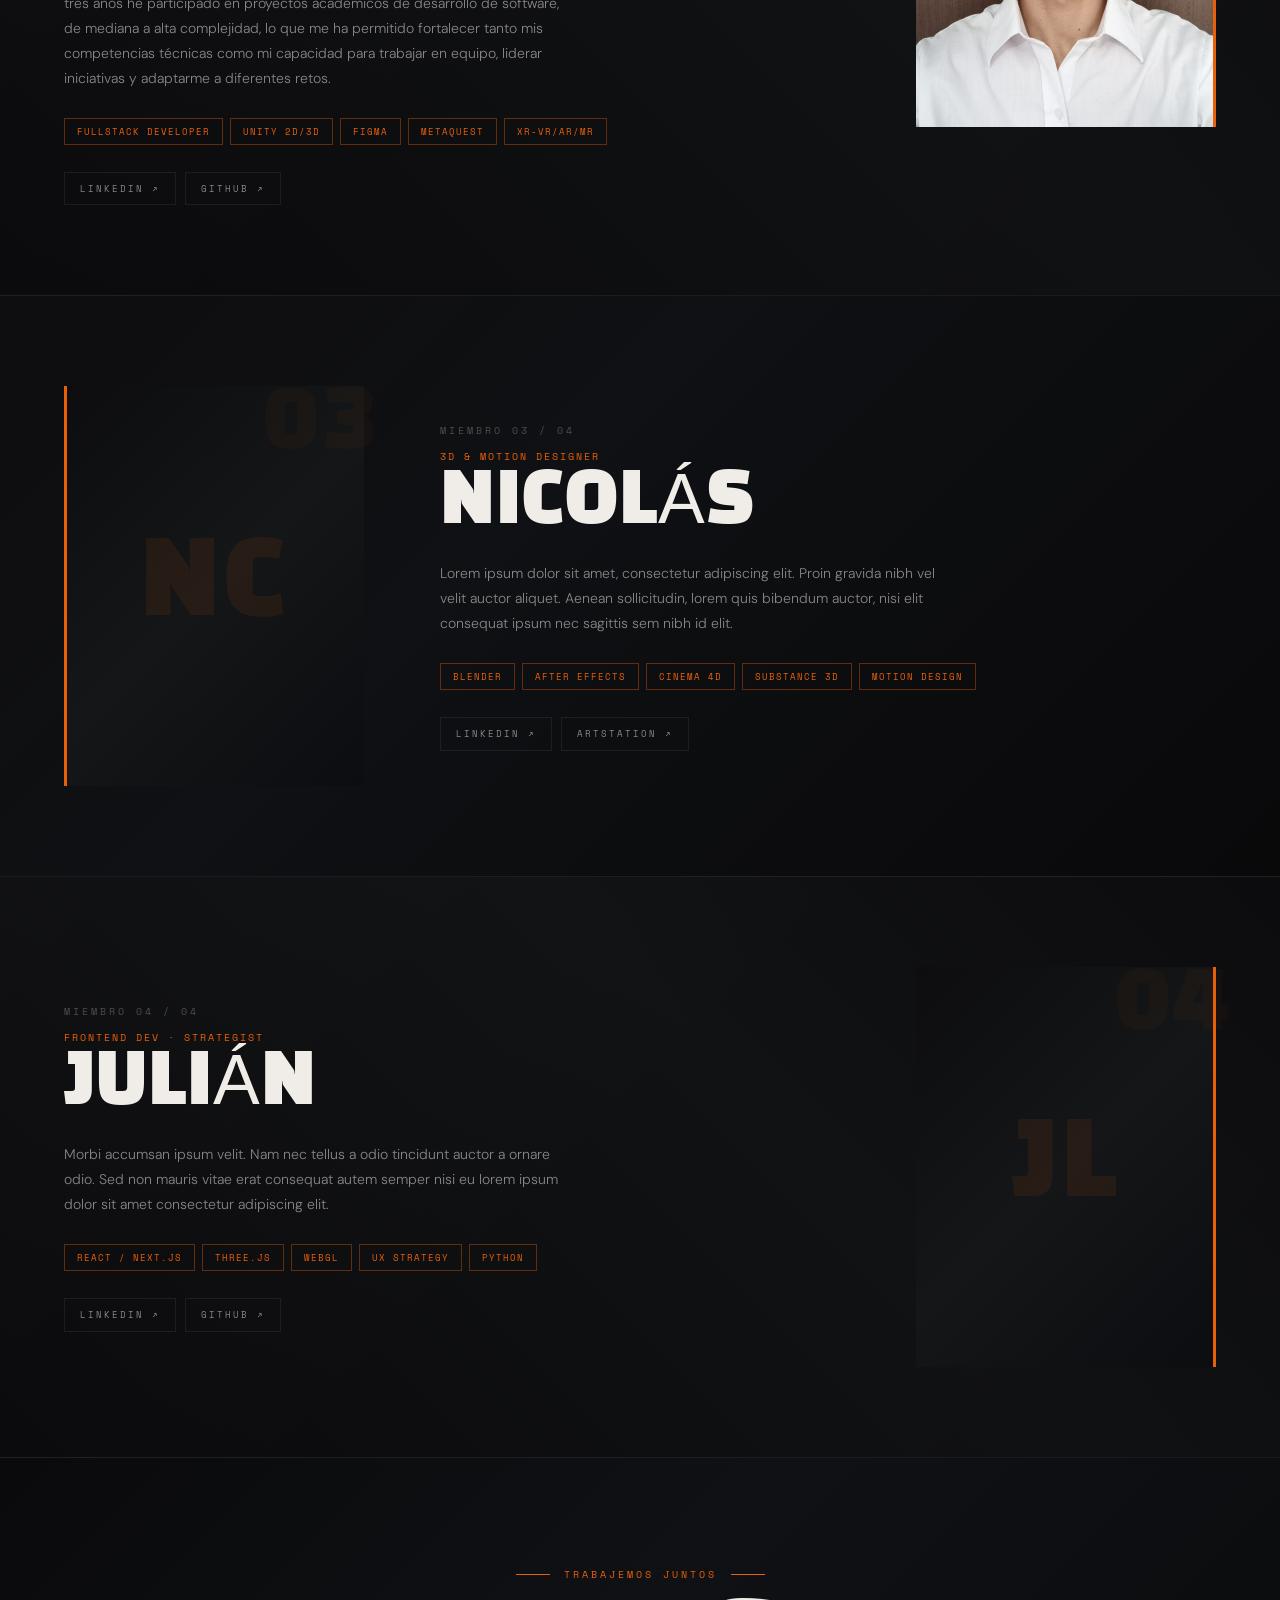
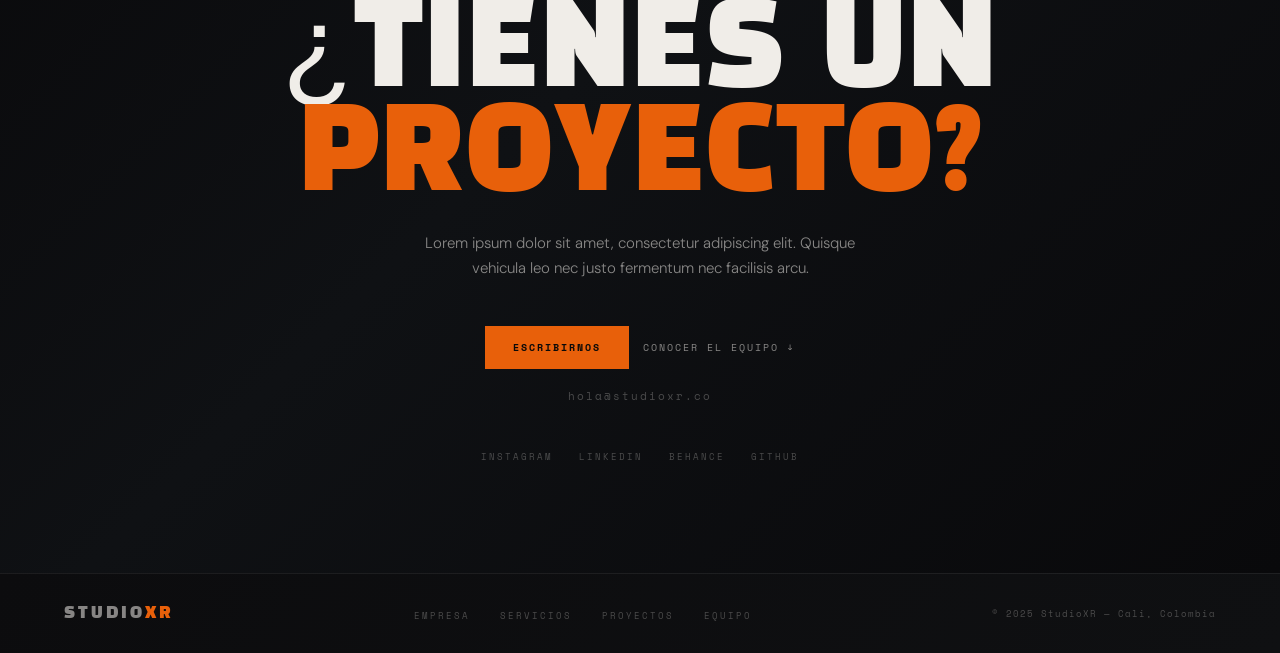
==== commit 900b3580: "Añadir proyecto y ajustar contenido de index.html" ====
--- a/index.html
+++ b/index.html
@@ -1,216 +1,387 @@
-<!DOCTYPE html>
+<!doctype html>
 <html lang="es">
-<head>
-<meta charset="UTF-8">
-<meta name="viewport" content="width=device-width, initial-scale=1.0">
-<title>STUDIO XR — Experiencias Inmersivas & UX</title>
-<link href="https://fonts.googleapis.com/css2?family=Black+Han+Sans&family=Space+Mono:wght@400;700&family=DM+Sans:opsz,wght@9..40,300;9..40,400;9..40,500&display=swap" rel="stylesheet">
-<link rel="stylesheet" href="styles.css">
-
-</head>
-<body>
-
-<!-- NAV -->
-<nav>
-  <a href="#" class="nlogo">STUDIO<span>XR</span></a>
-  <ul class="nlinks">
-    <li><a href="#empresa">Empresa</a></li>
-    <li><a href="#servicios">Servicios</a></li>
-    <li><a href="#proyectos">Proyectos</a></li>
-    <li><a href="#equipo">Equipo</a></li>
-  </ul>
-  <a href="#contacto" class="ncta">Hablemos</a>
-  <button class="nhbg" id="hbg" aria-label="Menú"><span></span><span></span><span></span></button>
-</nav>
-<div class="nmob" id="mob">
-  <a href="#empresa"   onclick="cm()">Empresa</a>
-  <a href="#servicios" onclick="cm()">Servicios</a>
-  <a href="#proyectos" onclick="cm()">Proyectos</a>
-  <a href="#equipo"    onclick="cm()">Equipo</a>
-  <a href="#contacto"  onclick="cm()">Hablemos →</a>
-</div>
-
-
-<!-- CURSOR -->
-<div id="scroll-line"></div>
-<div id="cursor-dot"></div>
-<div id="cursor-ring"></div>
-
-<!-- HERO -->
-<section id="hero" style="padding:0">
-  <canvas id="hero-canvas"></canvas>
-  <div class="hleft">
-    <p class="htag">Estudio · Cali, Colombia</p>
-    <h1 class="hh1">Diseño<br>de lo que<br><em>se siente.</em></h1>
-    <p class="hdesc">Diseñamos experiencias inmersivas y UX que transforman la manera en que personas y empresas se relacionan con la tecnología.</p>
-    <div class="hacts">
-      <a href="#proyectos" class="btnp">Ver Proyectos</a>
-      <a href="#empresa" class="btng">Conocernos</a>
+  <head>
+    <meta charset="UTF-8" />
+    <meta name="viewport" content="width=device-width, initial-scale=1.0" />
+    <title>STUDIO XR — Experiencias Inmersivas & UX</title>
+    <link
+      href="https://fonts.googleapis.com/css2?family=Black+Han+Sans&family=Space+Mono:wght@400;700&family=DM+Sans:opsz,wght@9..40,300;9..40,400;9..40,500&display=swap"
+      rel="stylesheet"
+    />
+    <link rel="stylesheet" href="styles.css" />
+  </head>
+  <body>
+    <!-- NAV -->
+    <nav>
+      <a href="#" class="nlogo">STUDIO<span>XR</span></a>
+      <ul class="nlinks">
+        <li><a href="#empresa">Empresa</a></li>
+        <li><a href="#servicios">Servicios</a></li>
+        <li><a href="#proyectos">Proyectos</a></li>
+        <li><a href="#equipo">Equipo</a></li>
+      </ul>
+      <a href="#contacto" class="ncta">Hablemos</a>
+      <button class="nhbg" id="hbg" aria-label="Menú">
+        <span></span><span></span><span></span>
+      </button>
+    </nav>
+    <div class="nmob" id="mob">
+      <a href="#empresa" onclick="cm()">Empresa</a>
+      <a href="#servicios" onclick="cm()">Servicios</a>
+      <a href="#proyectos" onclick="cm()">Proyectos</a>
+      <a href="#equipo" onclick="cm()">Equipo</a>
+      <a href="#contacto" onclick="cm()">Hablemos →</a>
     </div>
-    <div class="hstats">
-      <div class="sitem"><span class="snum">4</span><span class="slbl">Especialistas</span></div>
-      <div class="sitem"><span class="snum">20+</span><span class="slbl">Proyectos</span></div>
-      <div class="sitem"><span class="snum">Múltiples</span><span class="slbl">Plataformas</span></div>
-    </div>
-  </div>
-  <div class="hright">
-    <div class="hvg">
-      <div class="hcell"><span class="clbl">UX</span></div>
-      <div class="hcell"><span class="clbl">XR</span></div>
-      <div class="hcell"><span class="clbl">●</span></div>
-      <div class="hcell"><span class="clbl">3D</span></div>
-    </div>
-  </div>
-</section>
-
-<!-- MARQUEE -->
-<div class="mwrap">
-  <div class="mtrack">
-    <span class="mi">Experiencias Inmersivas <span class="md"></span></span>
-    <span class="mi">UX Design <span class="md"></span></span>
-    <span class="mi">Virtual Reality <span class="md"></span></span>
-    <span class="mi">Augmented Reality <span class="md"></span></span>
-    <span class="mi">Interaction Design <span class="md"></span></span>
-    <span class="mi">3D &amp; Motion <span class="md"></span></span>
-    <span class="mi">Experiencias Inmersivas <span class="md"></span></span>
-    <span class="mi">UX Design <span class="md"></span></span>
-    <span class="mi">Virtual Reality <span class="md"></span></span>
-    <span class="mi">Augmented Reality <span class="md"></span></span>
-    <span class="mi">Interaction Design <span class="md"></span></span>
-    <span class="mi">3D &amp; Motion <span class="md"></span></span>
-  </div>
-</div>
-
-<!-- EMPRESA -->
-<section id="empresa" class="diag">
-  <div class="section-particles"><canvas id="particles-empresa"></canvas></div>
-  <div class="cont">
-    <div class="egrid">
-      <div class="etext">
-        <p class="stag">Sobre la empresa</p>
-        <h2 class="stitle">Quiénes<br><span>Somos</span></h2>
-        <p>Lorem ipsum dolor sit amet, consectetur adipiscing elit. Quisque vehicula leo nec justo fermentum, nec facilisis arcu consectetur. Nulla facilisi. Proin gravida nibh vel velit auctor aliquet.</p>
-        <p>Aenean sollicitudin, lorem quis bibendum auctor, nisi elit consequat ipsum, nec sagittis sem nibh id elit. Duis sed odio sit amet nibh vulputate cursus a sit amet mauris.</p>
-        <p style="margin-top:26px"><a href="#contacto" class="btnp">Contáctanos</a></p>
-      </div>
-      <div class="ecards rv">
-        <div class="ecard"><div class="enum">04</div><div class="elbl">Especialistas</div><div class="edesc">Lorem ipsum dolor sit amet, consectetur adipiscing elit nec facilisis.</div></div>
-        <div class="ecard"><div class="enum">XR</div><div class="elbl">Plataformas</div><div class="edesc">Diseño inmersivo para VR, AR y entornos 3D interactivos.</div></div>
-        <div class="ecard"><div class="enum">UX</div><div class="elbl">Enfoque</div><div class="edesc">Lorem ipsum vel auctor aliquet aenean sollicitudin lorem.</div></div>
-        <div class="ecard"><div class="enum">∞</div><div class="elbl">Impacto</div><div class="edesc">Lorem ipsum dolor sit amet consectetur adipiscing elit.</div></div>
-      </div>
-    </div>
-  </div>
-</section>
-
-<!-- SERVICIOS -->
-<section id="servicios" class="diag">
-  <div class="section-particles"><canvas id="particles-servicios"></canvas></div>
-  <div class="cont">
-    <div class="sintro">
-      <div>
-        <p class="stag">Servicios</p>
-        <h2 class="stitle">Qué<br><span>Hacemos</span></h2>
-      </div>
-      <p>Lorem ipsum dolor sit amet, consectetur adipiscing elit. Quisque vehicula leo nec justo fermentum, nec facilisis arcu consectetur. Proin gravida nibh vel velit auctor aliquet aenean sollicitudin.</p>
-    </div>
-    <div>
-      <div class="sitem2 rv"><span class="snum">01</span><span class="sname">Experiencias en Realidad Virtual</span><span class="stag2">VR · XR</span></div>
-      <div class="sitem2 rv"><span class="snum">02</span><span class="sname">Realidad Aumentada &amp; Mixta</span><span class="stag2">AR · MR</span></div>
-      <div class="sitem2 rv"><span class="snum">03</span><span class="sname">Diseño UX / UI para Plataformas</span><span class="stag2">UX · UI</span></div>
-      <div class="sitem2 rv"><span class="snum">04</span><span class="sname">Consultoría en Experiencia de Usuario</span><span class="stag2">Research · Strategy</span></div>
-      <div class="sitem2 rv"><span class="snum">05</span><span class="sname">Prototipado Interactivo &amp; 3D</span><span class="stag2">3D · Motion</span></div>
-    </div>
-  </div>
-</section>
-
-<!-- PROYECTOS -->
-<section id="proyectos" class="diag">
-  <div class="section-particles"><canvas id="particles-proyectos"></canvas></div>
-  <div class="cont">
-    <div id="gallery-3d-section" style="margin-bottom:0">
-  <!-- THE GALLERY — sala 3D -->
-  <div style="position:relative">
-    <div id="gallery-3d" style="width:100%;height:560px;border-radius:0;overflow:hidden;border:1px solid rgba(232,96,10,0.15)"></div>
-    <div id="gallery-overlay"></div>
-    <div style="position:absolute;bottom:20px;right:24px;font-family:'Space Mono',monospace;font-size:9px;letter-spacing:2px;text-transform:uppercase;color:rgba(240,237,232,0.28);pointer-events:none">
-      Hover para explorar · Click para abrir · ← → para rotar
-    </div>
-  </div>
-  <p style="font-family:'Space Mono',monospace;font-size:9px;letter-spacing:2px;text-transform:uppercase;color:rgba(240,237,232,0.25);text-align:center;padding:14px 0 40px;border-bottom:1px solid rgba(240,237,232,0.06)">
-    — También disponibles como tarjetas —
-  </p>
-</div>
-
-<div class="phdr">
-      <div>
-        <p class="stag">Portafolio</p>
-        <h2 class="stitle">Proyectos en los<br><span>que hemos trabajado</span></h2>
-      </div>
-      <a href="#" class="plink">Ver todos →</a>
-    </div>
-    <div class="pgrid">
-      <div class="pcard rv">
-        <div class="tilt-glare"></div>
-        <div class="pph"><span class="ppt">PROJECT 01</span></div>
-        <div class="pov"><p class="pcat">Experiencia VR · Cliente corporativo</p><h3 class="ptitle">Título del Proyecto Destacado</h3><p class="pdesc">Lorem ipsum dolor sit amet, consectetur adipiscing elit. Quisque vehicula leo nec justo fermentum.</p></div>
-        <div class="parr">↗</div>
-      </div>
-      <div class="pcard rv">
-        <div class="tilt-glare"></div>
-        <div class="pph"><span class="ppt">02</span></div>
-        <div class="pov"><p class="pcat">UX Design · App</p><h3 class="ptitle">Nombre del Proyecto</h3><p class="pdesc">Lorem ipsum dolor sit amet, consectetur adipiscing elit nec facilisis.</p></div>
-        <div class="parr">↗</div>
-      </div>
-      <div class="pcard rv">
-        <div class="tilt-glare"></div>
-        <div class="pph"><span class="ppt">03</span></div>
-        <div class="pov"><p class="pcat">AR · Educación</p><h3 class="ptitle">Nombre del Proyecto</h3><p class="pdesc">Lorem ipsum dolor sit amet, consectetur adipiscing elit nec facilisis.</p></div>
-        <div class="parr">↗</div>
-      </div>
-      <div class="pcard rv">
-        <div class="tilt-glare"></div>
-        <div class="pph"><span class="ppt">04</span></div>
-        <div class="pov"><p class="pcat">3D · Retail</p><h3 class="ptitle">Nombre del Proyecto</h3><p class="pdesc">Lorem ipsum dolor sit amet, consectetur adipiscing elit nec facilisis.</p></div>
-        <div class="parr">↗</div>
-      </div>
-    </div>
-  </div>
-</section>
-
-
-<!-- 3D SECTION -->
-<div id="scene-3d">
-  <canvas id="three-scene"></canvas>
-  <span class="scene-label">Experiencias tridimensionales</span>
-</div>
-
-<!-- PROCESO -->
-<section id="proceso" class="diag">
-  <div class="cont">
-    <p class="stag">Metodología</p>
-    <h2 class="stitle">Nuestro<br><span>Proceso</span></h2>
-    <div class="prgrid">
-      <div class="prstep rv"><span class="prnum">01</span><p class="prtitle">Descubrir</p><p class="prdesc">Lorem ipsum dolor sit amet, consectetur adipiscing elit. Quisque vehicula leo nec justo fermentum.</p></div>
-      <div class="prstep rv"><span class="prnum">02</span><p class="prtitle">Diseñar</p><p class="prdesc">Lorem ipsum dolor sit amet, consectetur adipiscing elit. Quisque vehicula leo nec justo fermentum.</p></div>
-      <div class="prstep rv"><span class="prnum">03</span><p class="prtitle">Prototipar</p><p class="prdesc">Lorem ipsum dolor sit amet, consectetur adipiscing elit. Quisque vehicula leo nec justo fermentum.</p></div>
-      <div class="prstep rv"><span class="prnum">04</span><p class="prtitle">Lanzar</p><p class="prdesc">Lorem ipsum dolor sit amet, consectetur adipiscing elit. Quisque vehicula leo nec justo fermentum.</p></div>
-    </div>
-  </div>
-</section>
-
-<!-- EQUIPO OVERVIEW -->
-<section id="equipo" class="diag">
-  <div class="section-particles"><canvas id="particles-equipo"></canvas></div>
-  <div class="cont">
-    <div class="eintro">
-      <div>
-        <p class="stag">El equipo</p>
-        <h2 class="stitle">Las mentes<br><span>detrás</span></h2>
-      </div>
-      <p>Conoce un poco más acerca de quién es cada uno de los integrantes del equipo, de manera individual, así como habilidades y contactos.</p>
-    </div>
-    <!-- <div class="mgrid">
+
+    <!-- CURSOR -->
+    <div id="scroll-line"></div>
+    <div id="cursor-dot"></div>
+    <div id="cursor-ring"></div>
+
+    <!-- HERO -->
+    <section id="hero" style="padding: 0">
+      <canvas id="hero-canvas"></canvas>
+      <div class="hleft">
+        <p class="htag">Estudio · Cali, Colombia</p>
+        <h1 class="hh1">Diseño<br />de lo que<br /><em>se siente.</em></h1>
+        <p class="hdesc">
+          Diseñamos experiencias inmersivas y UX que transforman la manera en
+          que personas y empresas se relacionan con la tecnología.
+        </p>
+        <div class="hacts">
+          <a href="#proyectos" class="btnp">Ver Proyectos</a>
+          <a href="#empresa" class="btng">Conocernos</a>
+        </div>
+        <div class="hstats">
+          <div class="sitem">
+            <span class="snum">4</span><span class="slbl">Especialistas</span>
+          </div>
+          <div class="sitem">
+            <span class="snum">20+</span><span class="slbl">Proyectos</span>
+          </div>
+          <div class="sitem">
+            <span class="snum">Múltiples</span
+            ><span class="slbl">Plataformas</span>
+          </div>
+        </div>
+      </div>
+      <!-- <div class="hright">
+        <div class="hvg">
+          <div class="hcell"><span class="clbl">UX</span></div>
+          <div class="hcell"><span class="clbl">XR</span></div>
+          <div class="hcell"><span class="clbl">●</span></div>
+          <div class="hcell"><span class="clbl">3D</span></div>
+        </div>
+      </div> -->
+    </section>
+
+    <!-- MARQUEE -->
+    <!-- <div class="mwrap">
+      <div class="mtrack">
+        <span class="mi">Experiencias Inmersivas <span class="md"></span></span>
+        <span class="mi">UX Design <span class="md"></span></span>
+        <span class="mi">Virtual Reality <span class="md"></span></span>
+        <span class="mi">Augmented Reality <span class="md"></span></span>
+        <span class="mi">Interaction Design <span class="md"></span></span>
+        <span class="mi">3D &amp; Motion <span class="md"></span></span>
+        <span class="mi">Experiencias Inmersivas <span class="md"></span></span>
+        <span class="mi">UX Design <span class="md"></span></span>
+        <span class="mi">Virtual Reality <span class="md"></span></span>
+        <span class="mi">Augmented Reality <span class="md"></span></span>
+        <span class="mi">Interaction Design <span class="md"></span></span>
+        <span class="mi">3D &amp; Motion <span class="md"></span></span>
+      </div>
+    </div> -->
+
+    <!-- EMPRESA -->
+    <section id="empresa" class="diag">
+      <div class="section-particles">
+        <canvas id="particles-empresa"></canvas>
+      </div>
+      <div class="cont">
+        <div class="egrid">
+          <div class="etext">
+            <p class="stag">Sobre el equipo</p>
+            <h2 class="stitle">Quiénes<br /><span>Somos</span></h2>
+            <p>
+              Lorem ipsum dolor sit amet, consectetur adipiscing elit. Quisque
+              vehicula leo nec justo fermentum, nec facilisis arcu consectetur.
+              Nulla facilisi. Proin gravida nibh vel velit auctor aliquet.
+            </p>
+            <p>
+              Aenean sollicitudin, lorem quis bibendum auctor, nisi elit
+              consequat ipsum, nec sagittis sem nibh id elit. Duis sed odio sit
+              amet nibh vulputate cursus a sit amet mauris.
+            </p>
+            <p style="margin-top: 26px">
+              <a href="#contacto" class="btnp">Contáctanos</a>
+            </p>
+          </div>
+          <div class="ecards rv">
+            <div class="ecard">
+              <div class="enum">04</div>
+              <div class="elbl">Especialistas</div>
+              <div class="edesc">
+                Lorem ipsum dolor sit amet, consectetur adipiscing elit nec
+                facilisis.
+              </div>
+            </div>
+            <div class="ecard">
+              <div class="enum">XR</div>
+              <div class="elbl">Plataformas</div>
+              <div class="edesc">
+                Diseño inmersivo para VR, AR y entornos 3D interactivos.
+              </div>
+            </div>
+            <div class="ecard">
+              <div class="enum">UX</div>
+              <div class="elbl">Enfoque</div>
+              <div class="edesc">
+                Lorem ipsum vel auctor aliquet aenean sollicitudin lorem.
+              </div>
+            </div>
+            <div class="ecard">
+              <div class="enum">∞</div>
+              <div class="elbl">Impacto</div>
+              <div class="edesc">
+                Lorem ipsum dolor sit amet consectetur adipiscing elit.
+              </div>
+            </div>
+          </div>
+        </div>
+      </div>
+    </section>
+
+    <!-- SERVICIOS -->
+    <section id="servicios" class="diag">
+      <div class="section-particles">
+        <canvas id="particles-servicios"></canvas>
+      </div>
+      <div class="cont">
+        <div class="sintro">
+          <div>
+            <p class="stag">Servicios</p>
+            <h2 class="stitle">Qué<br /><span>Hacemos</span></h2>
+          </div>
+          <p>
+            Lorem ipsum dolor sit amet, consectetur adipiscing elit. Quisque
+            vehicula leo nec justo fermentum, nec facilisis arcu consectetur.
+            Proin gravida nibh vel velit auctor aliquet aenean sollicitudin.
+          </p>
+        </div>
+        <div>
+          <div class="sitem2 rv">
+            <span class="snum">01</span
+            ><span class="sname">Experiencias en Realidad Virtual</span
+            ><span class="stag2">VR · XR</span>
+          </div>
+          <div class="sitem2 rv">
+            <span class="snum">02</span
+            ><span class="sname">Realidad Aumentada &amp; Mixta</span
+            ><span class="stag2">AR · MR</span>
+          </div>
+          <div class="sitem2 rv">
+            <span class="snum">03</span
+            ><span class="sname">Diseño UX / UI para Plataformas</span
+            ><span class="stag2">UX · UI</span>
+          </div>
+          <div class="sitem2 rv">
+            <span class="snum">04</span
+            ><span class="sname">Consultoría en Experiencia de Usuario</span
+            ><span class="stag2">Research · Strategy</span>
+          </div>
+          <div class="sitem2 rv">
+            <span class="snum">05</span
+            ><span class="sname">Prototipado Interactivo &amp; 3D</span
+            ><span class="stag2">3D · Motion</span>
+          </div>
+        </div>
+      </div>
+    </section>
+
+    <!-- PROYECTOS -->
+    <section id="proyectos" class="diag">
+      <div class="section-particles">
+        <canvas id="particles-proyectos"></canvas>
+      </div>
+      <div class="cont">
+        <div id="gallery-3d-section" style="margin-bottom: 0">
+          <!-- THE GALLERY — sala 3D -->
+          <!-- <div style="position: relative">
+            <div
+              id="gallery-3d"
+              style="
+                width: 100%;
+                height: 560px;
+                border-radius: 0;
+                overflow: hidden;
+                border: 1px solid rgba(232, 96, 10, 0.15);
+              "
+            ></div>
+            <div id="gallery-overlay"></div>
+            <div
+              style="
+                position: absolute;
+                bottom: 20px;
+                right: 24px;
+                font-family: 'Space Mono', monospace;
+                font-size: 9px;
+                letter-spacing: 2px;
+                text-transform: uppercase;
+                color: rgba(240, 237, 232, 0.28);
+                pointer-events: none;
+              "
+            >
+              Hover para explorar · Click para abrir · ← → para rotar
+            </div>
+          </div>
+          <p
+            style="
+              font-family: 'Space Mono', monospace;
+              font-size: 9px;
+              letter-spacing: 2px;
+              text-transform: uppercase;
+              color: rgba(240, 237, 232, 0.25);
+              text-align: center;
+              padding: 14px 0 40px;
+              border-bottom: 1px solid rgba(240, 237, 232, 0.06);
+            "
+          >
+            — También disponibles como tarjetas —
+          </p> -->
+        </div>
+
+        <div class="phdr">
+          <div>
+            <p class="stag">Portafolio</p>
+            <h2 class="stitle">
+              Proyectos que<br /><span>hemos desarrollado</span>
+            </h2>
+          </div>
+          <a href="#" class="plink">Ver todos →</a>
+        </div>
+        <div class="pgrid">
+          <div class="pcard rv">
+            <div class="tilt-glare"></div>
+            <div class="pph"><span class="ppt">PROJECT 01</span></div>
+            <div class="pov">
+              <p class="pcat">Experiencia VR · Cliente corporativo</p>
+              <h3 class="ptitle">Título del Proyecto Destacado</h3>
+              <p class="pdesc">
+                Lorem ipsum dolor sit amet, consectetur adipiscing elit. Quisque
+                vehicula leo nec justo fermentum.
+              </p>
+            </div>
+            <div class="parr">↗</div>
+          </div>
+          <div class="pcard rv">
+            <div class="tilt-glare"></div>
+            <div class="pph"><span class="ppt">02</span></div>
+            <div class="pov">
+              <p class="pcat">UX Design · App</p>
+              <h3 class="ptitle">Nombre del Proyecto</h3>
+              <p class="pdesc">
+                Lorem ipsum dolor sit amet, consectetur adipiscing elit nec
+                facilisis.
+              </p>
+            </div>
+            <div class="parr">↗</div>
+          </div>
+          <div class="pcard rv">
+            <div class="tilt-glare"></div>
+            <div class="pph"><span class="ppt">03</span></div>
+            <div class="pov">
+              <p class="pcat">AR · Educación</p>
+              <h3 class="ptitle">Nombre del Proyecto</h3>
+              <p class="pdesc">
+                Lorem ipsum dolor sit amet, consectetur adipiscing elit nec
+                facilisis.
+              </p>
+            </div>
+            <div class="parr">↗</div>
+          </div>
+          <div class="pcard rv">
+            <div class="tilt-glare"></div>
+            <div class="pph"><span class="ppt">04</span></div>
+            <div class="pov">
+              <p class="pcat">3D · Retail</p>
+              <h3 class="ptitle">Nombre del Proyecto</h3>
+              <p class="pdesc">
+                Lorem ipsum dolor sit amet, consectetur adipiscing elit nec
+                facilisis.
+              </p>
+            </div>
+            <div class="parr">↗</div>
+          </div>
+        </div>
+      </div>
+    </section>
+
+    <!-- 3D SECTION -->
+    <!-- <div id="scene-3d">
+      <canvas id="three-scene"></canvas>
+      <span class="scene-label">Experiencias tridimensionales</span>
+    </div> -->
+
+    <!-- PROCESO -->
+    <section id="proceso" class="diag">
+      <div class="cont">
+        <p class="stag">Metodología</p>
+        <h2 class="stitle">Nuestro <span>Proceso</span></h2>
+        <div class="prgrid">
+          <div class="prstep rv">
+            <span class="prnum">01</span>
+            <p class="prtitle">Descubrir</p>
+            <p class="prdesc">
+              Lorem ipsum dolor sit amet, consectetur adipiscing elit. Quisque
+              vehicula leo nec justo fermentum.
+            </p>
+          </div>
+          <div class="prstep rv">
+            <span class="prnum">02</span>
+            <p class="prtitle">Diseñar</p>
+            <p class="prdesc">
+              Lorem ipsum dolor sit amet, consectetur adipiscing elit. Quisque
+              vehicula leo nec justo fermentum.
+            </p>
+          </div>
+          <div class="prstep rv">
+            <span class="prnum">03</span>
+            <p class="prtitle">Prototipar</p>
+            <p class="prdesc">
+              Lorem ipsum dolor sit amet, consectetur adipiscing elit. Quisque
+              vehicula leo nec justo fermentum.
+            </p>
+          </div>
+          <div class="prstep rv">
+            <span class="prnum">04</span>
+            <p class="prtitle">Lanzar</p>
+            <p class="prdesc">
+              Lorem ipsum dolor sit amet, consectetur adipiscing elit. Quisque
+              vehicula leo nec justo fermentum.
+            </p>
+          </div>
+        </div>
+      </div>
+    </section>
+
+    <!-- EQUIPO OVERVIEW -->
+    <section id="equipo" class="diag">
+      <div class="section-particles">
+        <canvas id="particles-equipo"></canvas>
+      </div>
+      <div class="cont">
+        <div class="eintro">
+          <div>
+            <p class="stag">El equipo</p>
+            <h2 class="stitle">Las mentes<br /><span>detrás</span></h2>
+          </div>
+          <p>
+            Conoce un poco más acerca de quién es cada uno de los integrantes
+            del equipo, de manera individual, así como habilidades y contactos.
+          </p>
+        </div>
+        <!-- <div class="mgrid">
       <div class="mcard rv">
         <div class="mfoto"><span class="mfph">01</span><div class="mfov"></div></div>
         <div class="minfo"><p class="mrole">UX Lead · Co-Founder</p><h3 class="mname">Nombre Apellido</h3><p class="mdesc">Lorem ipsum dolor sit amet, consectetur adipiscing elit nec facilisis arcu.</p><div class="mskills"><span class="spill">UX Research</span><span class="spill">Figma</span><span class="spill">VR</span></div></div>
@@ -228,53 +399,55 @@
         <div class="minfo"><p class="mrole">Frontend Dev · Strategist</p><h3 class="mname">Nombre Apellido</h3><p class="mdesc">Lorem ipsum dolor sit amet, consectetur adipiscing elit nec facilisis arcu.</p><div class="mskills"><span class="spill">React</span><span class="spill">Three.js</span><span class="spill">WebXR</span></div></div>
       </div>
     </div> -->
-  </div>
-</section>
-
-<!-- MIEMBROS INDIVIDUALES — generados desde members/*.js -->
-<div id="members-container"></div>
-
-<!-- CONTACTO -->
-<section id="contacto">
-  <div class="cont">
-    <p class="clbl">Trabajemos juntos</p>
-    <h2 class="ch2">¿Tienes un<br><span>Proyecto?</span></h2>
-    <p class="csub">Lorem ipsum dolor sit amet, consectetur adipiscing elit. Quisque vehicula leo nec justo fermentum nec facilisis arcu.</p>
-    <div class="cacts">
-      <a href="mailto:hola@studioxr.co" class="btnp">Escribirnos</a>
-      <a href="#equipo" class="btng">Conocer el equipo</a>
-    </div>
-    <span class="cemail">hola@studioxr.co</span>
-    <div class="csoc">
-      <a href="#" class="slink">Instagram</a>
-      <a href="#" class="slink">LinkedIn</a>
-      <a href="#" class="slink">Behance</a>
-      <a href="#" class="slink">GitHub</a>
-    </div>
-  </div>
-</section>
-
-<!-- FOOTER -->
-<footer>
-  <a href="#" class="flogo">STUDIO<span>XR</span></a>
-  <ul class="fnav">
-    <li><a href="#empresa">Empresa</a></li>
-    <li><a href="#servicios">Servicios</a></li>
-    <li><a href="#proyectos">Proyectos</a></li>
-    <li><a href="#equipo">Equipo</a></li>
-  </ul>
-  <p class="fcopy">&copy; 2025 StudioXR &mdash; Cali, Colombia</p>
-</footer>
-
-<!-- Datos: proyectos y miembros -->
-<script src="data/projects.js"></script>
-<script src="members/alejo.js"></script>
-<script src="members/andres.js"></script>
-<script src="members/nicolas.js"></script>
-<script src="members/julian.js"></script>
-<!-- Three.js + lógica principal -->
-<script src="https://cdnjs.cloudflare.com/ajax/libs/three.js/r128/three.min.js"></script>
-<script src="main.js"></script>
-
-</body>
+      </div>
+    </section>
+
+    <!-- MIEMBROS INDIVIDUALES — generados desde members/*.js -->
+    <div id="members-container"></div>
+
+    <!-- CONTACTO -->
+    <section id="contacto">
+      <div class="cont">
+        <p class="clbl">Trabajemos juntos</p>
+        <h2 class="ch2">¿Tienes un<br /><span>Proyecto?</span></h2>
+        <p class="csub">
+          Lorem ipsum dolor sit amet, consectetur adipiscing elit. Quisque
+          vehicula leo nec justo fermentum nec facilisis arcu.
+        </p>
+        <div class="cacts">
+          <a href="mailto:hola@studioxr.co" class="btnp">Escribirnos</a>
+          <a href="#equipo" class="btng">Conocer el equipo</a>
+        </div>
+        <span class="cemail">hola@studioxr.co</span>
+        <div class="csoc">
+          <a href="#" class="slink">Instagram</a>
+          <a href="#" class="slink">LinkedIn</a>
+          <a href="#" class="slink">Behance</a>
+          <a href="#" class="slink">GitHub</a>
+        </div>
+      </div>
+    </section>
+
+    <!-- FOOTER -->
+    <footer>
+      <a href="#" class="flogo">STUDIO<span>XR</span></a>
+      <ul class="fnav">
+        <li><a href="#empresa">Empresa</a></li>
+        <li><a href="#servicios">Servicios</a></li>
+        <li><a href="#proyectos">Proyectos</a></li>
+        <li><a href="#equipo">Equipo</a></li>
+      </ul>
+      <p class="fcopy">&copy; 2025 StudioXR &mdash; Cali, Colombia</p>
+    </footer>
+
+    <!-- Datos: proyectos y miembros -->
+    <script src="data/projects.js"></script>
+    <script src="members/alejo.js"></script>
+    <script src="members/andres.js"></script>
+    <script src="members/nicolas.js"></script>
+    <script src="members/julian.js"></script>
+    <!-- Three.js + lógica principal -->
+    <script src="https://cdnjs.cloudflare.com/ajax/libs/three.js/r128/three.min.js"></script>
+    <script src="main.js"></script>
+  </body>
 </html>
